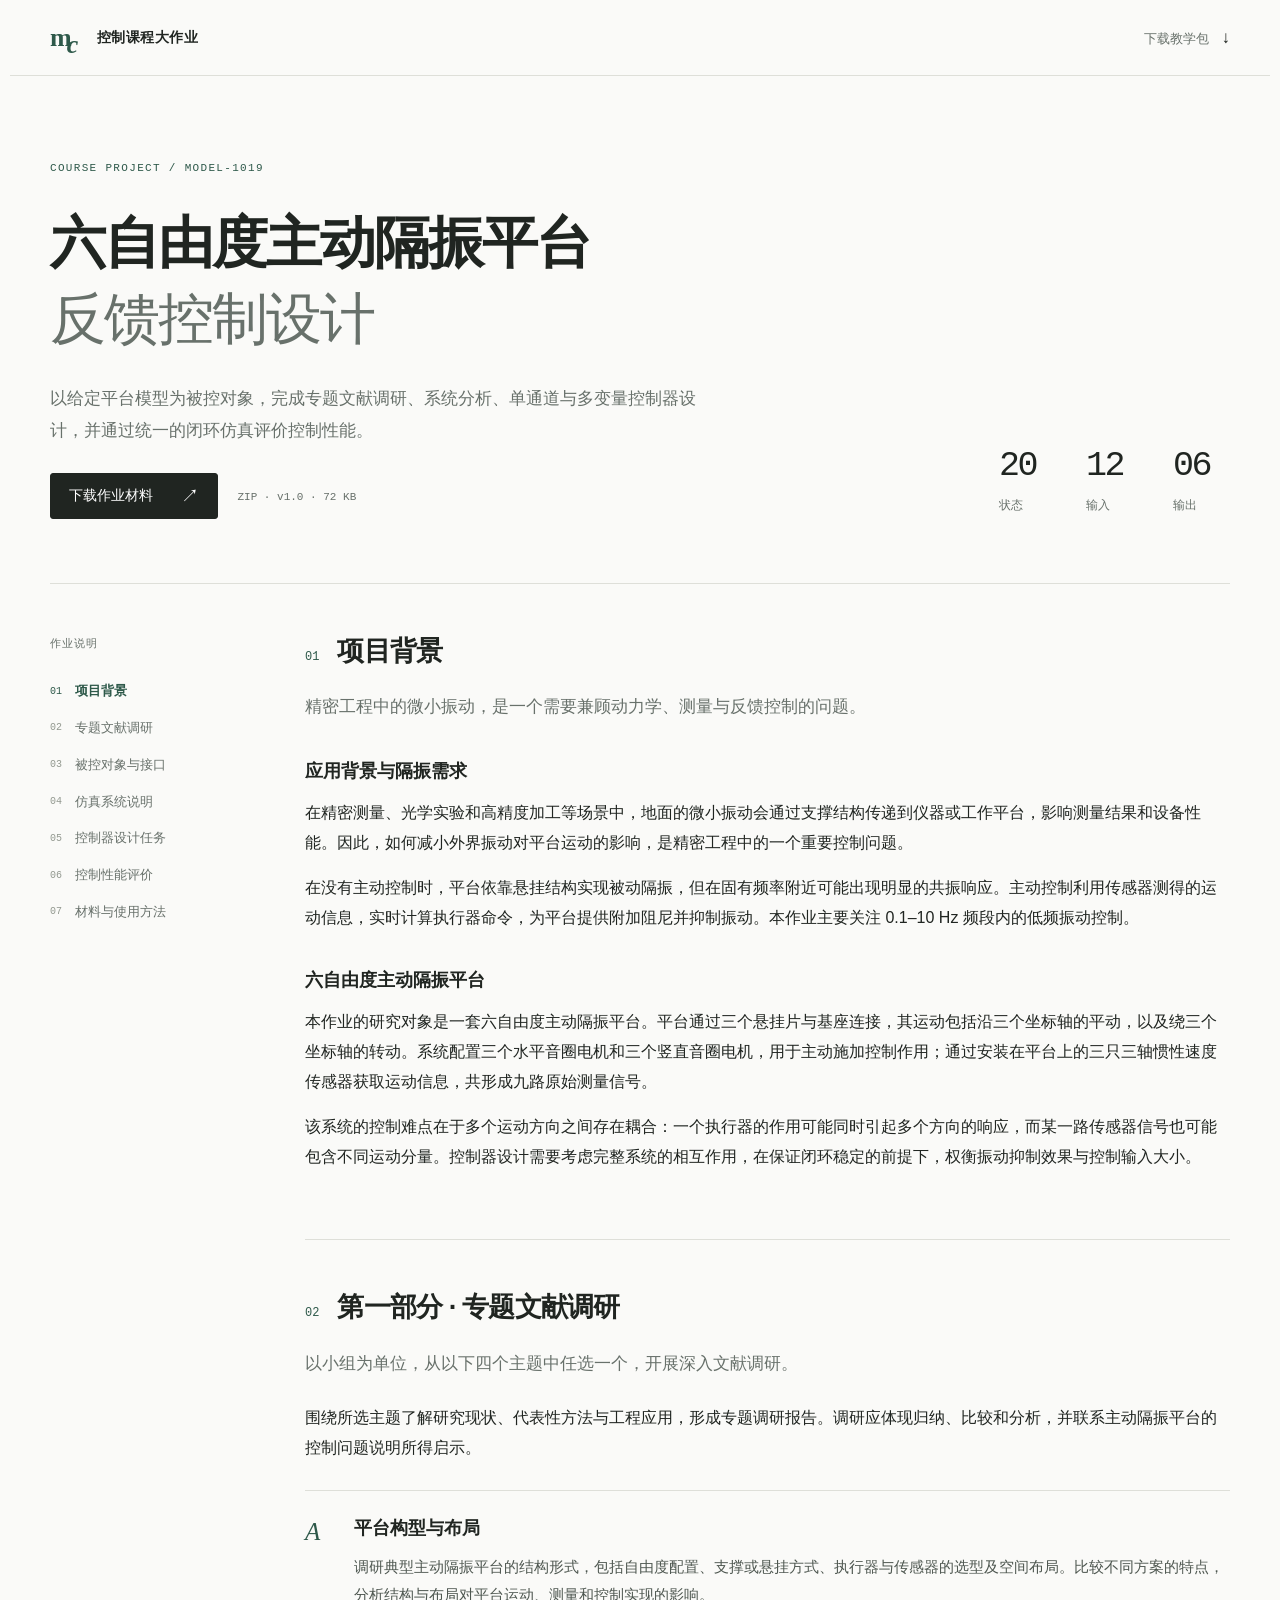
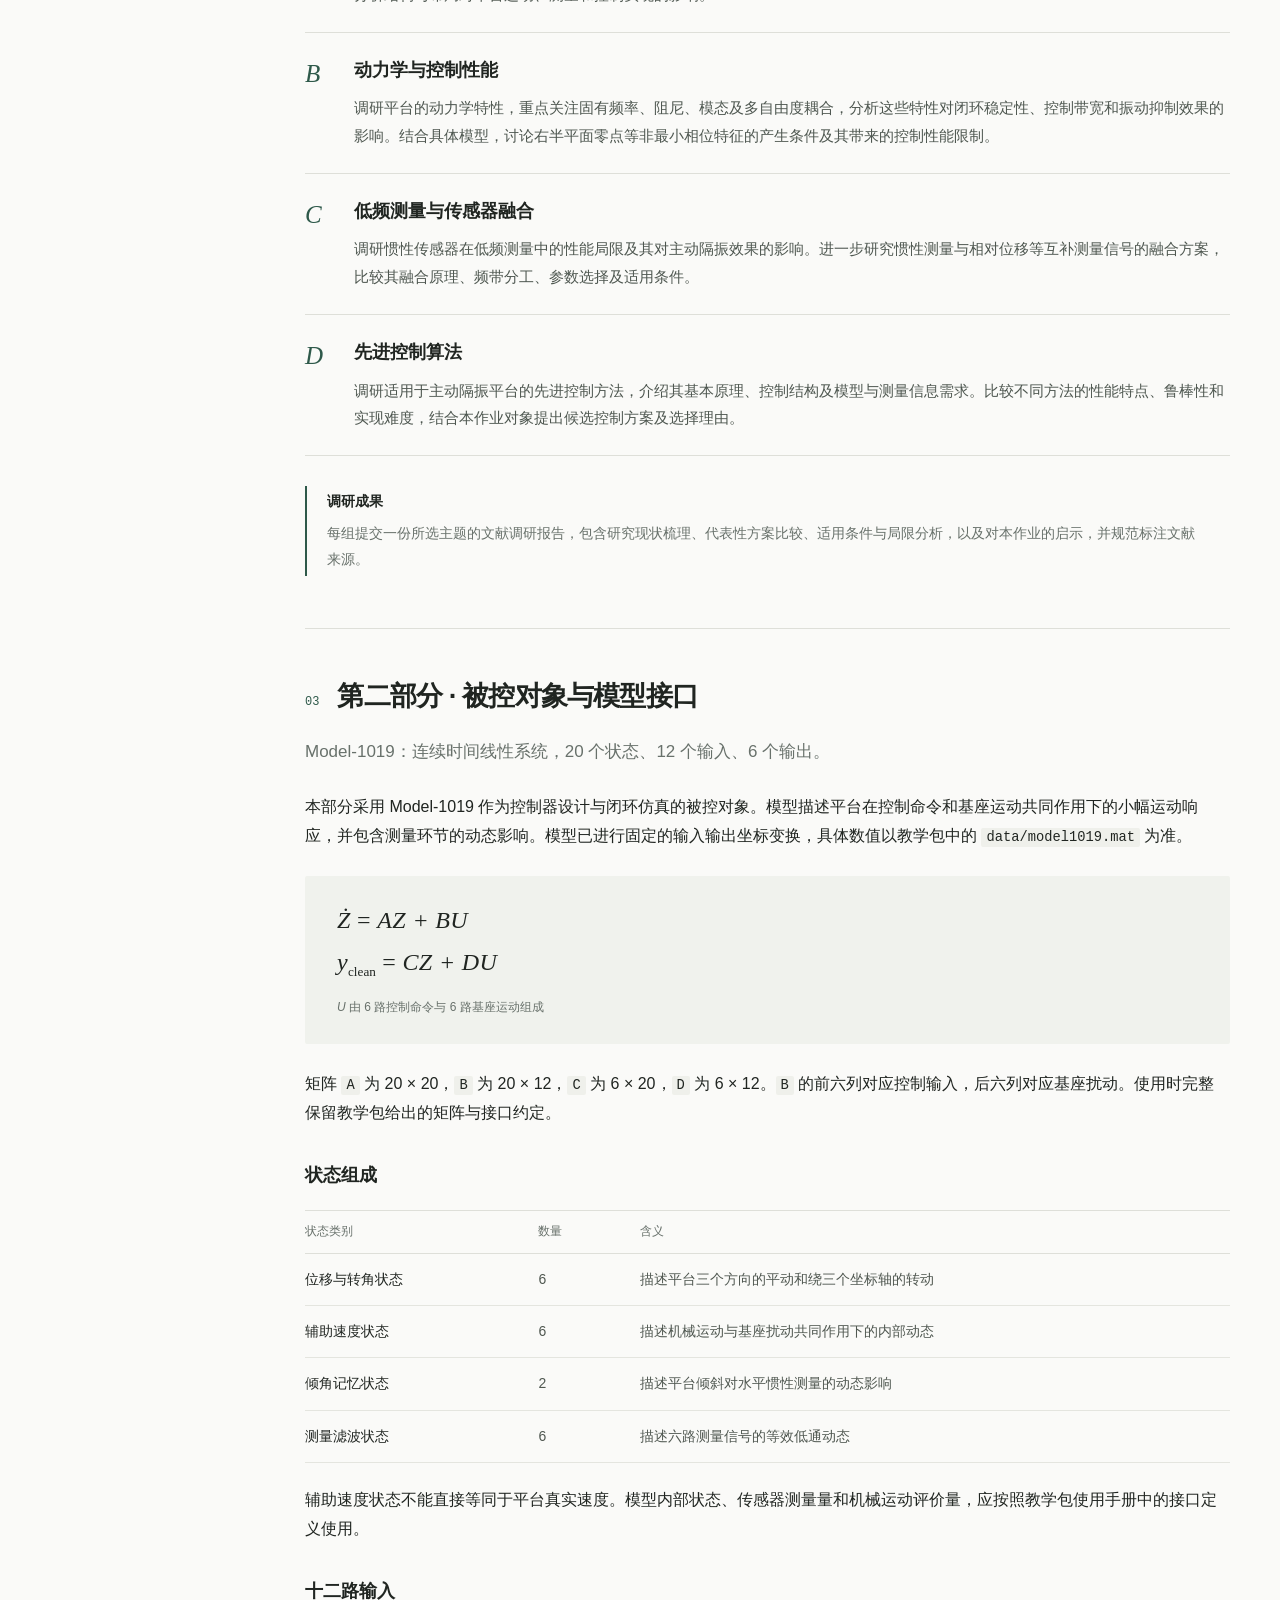
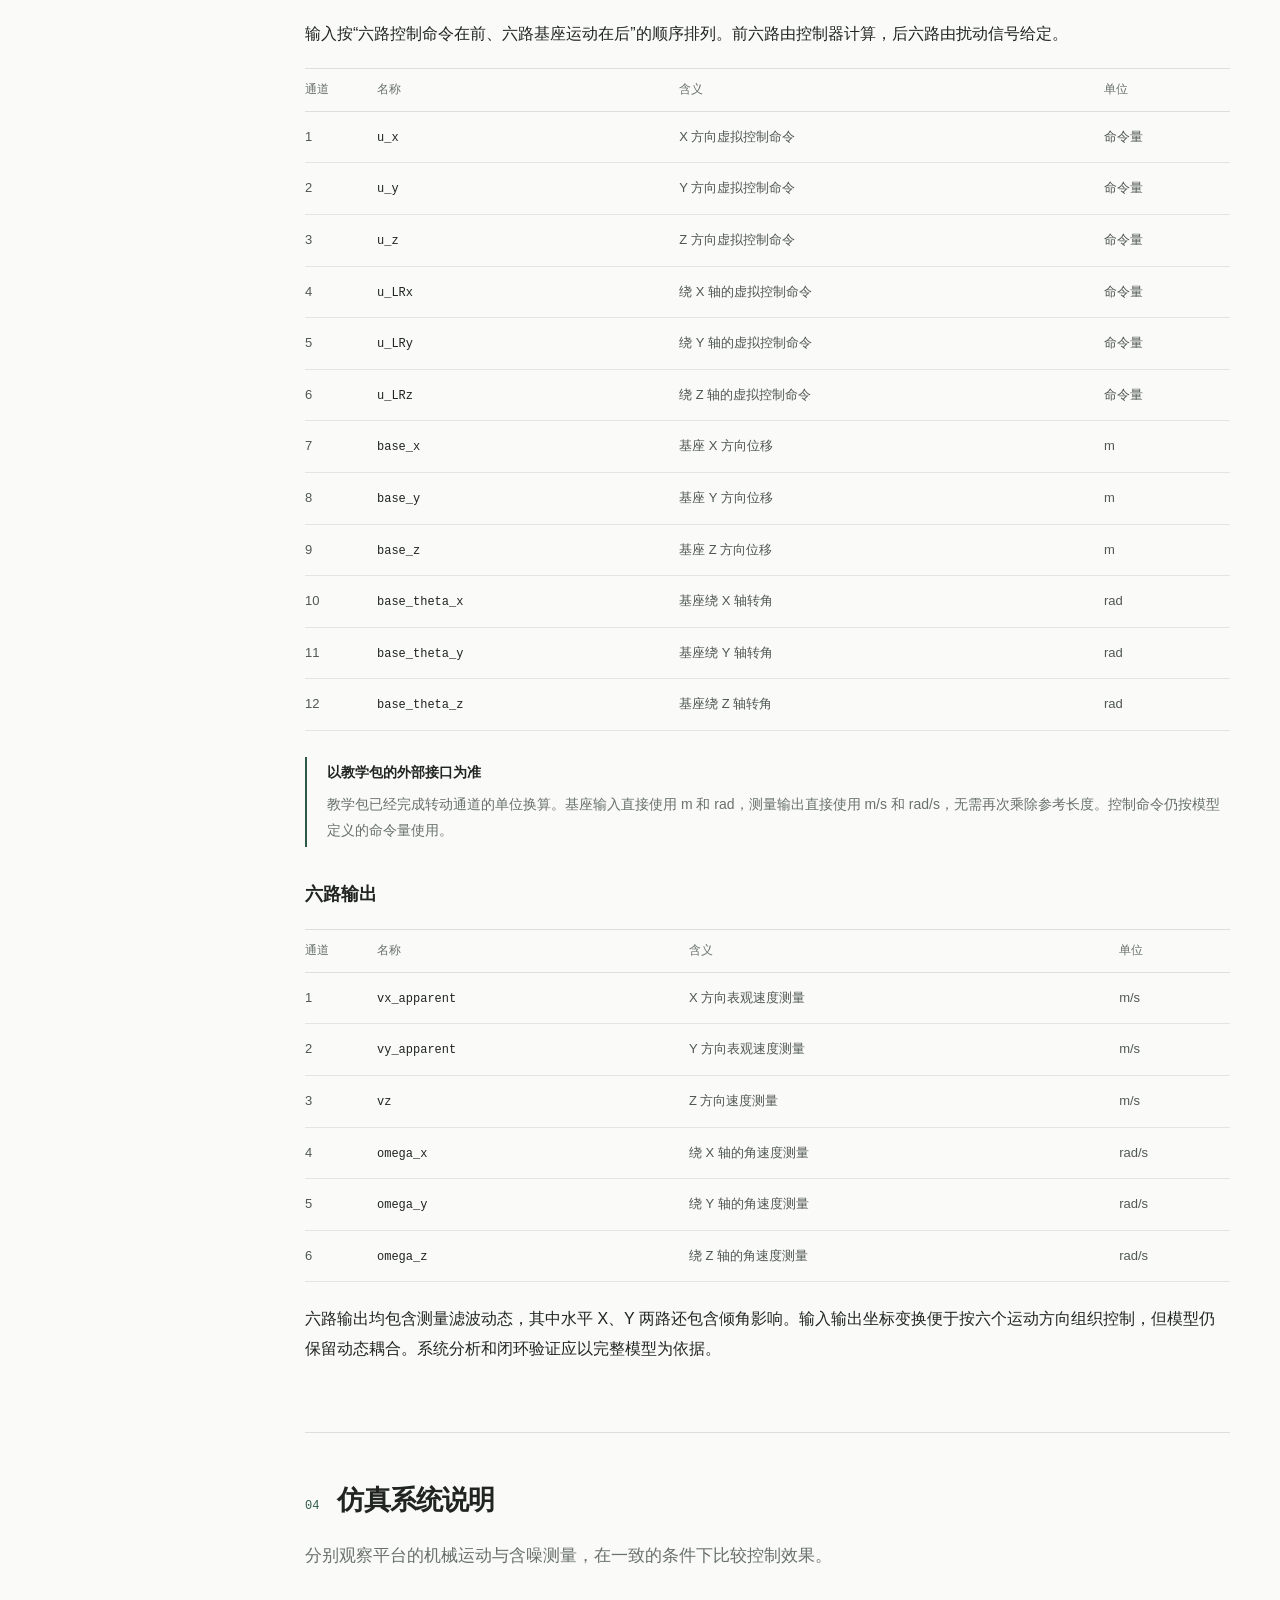
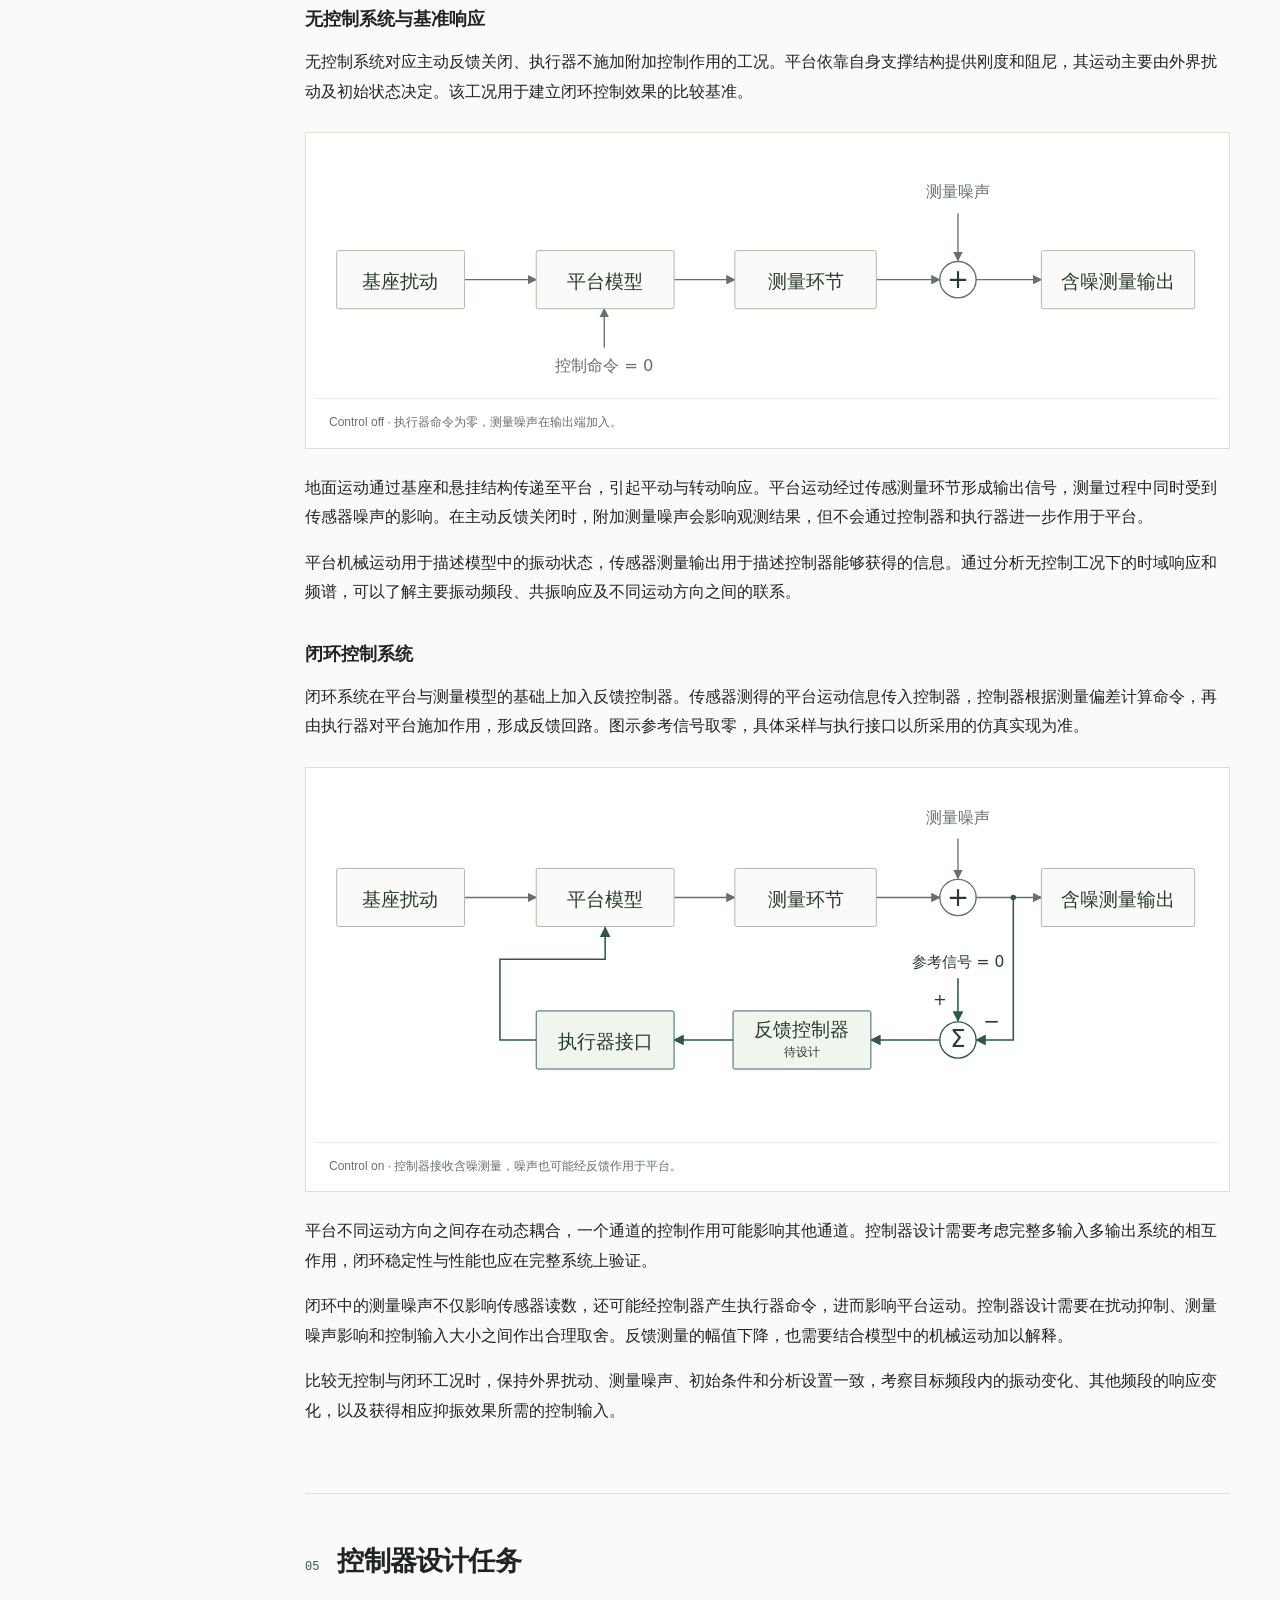
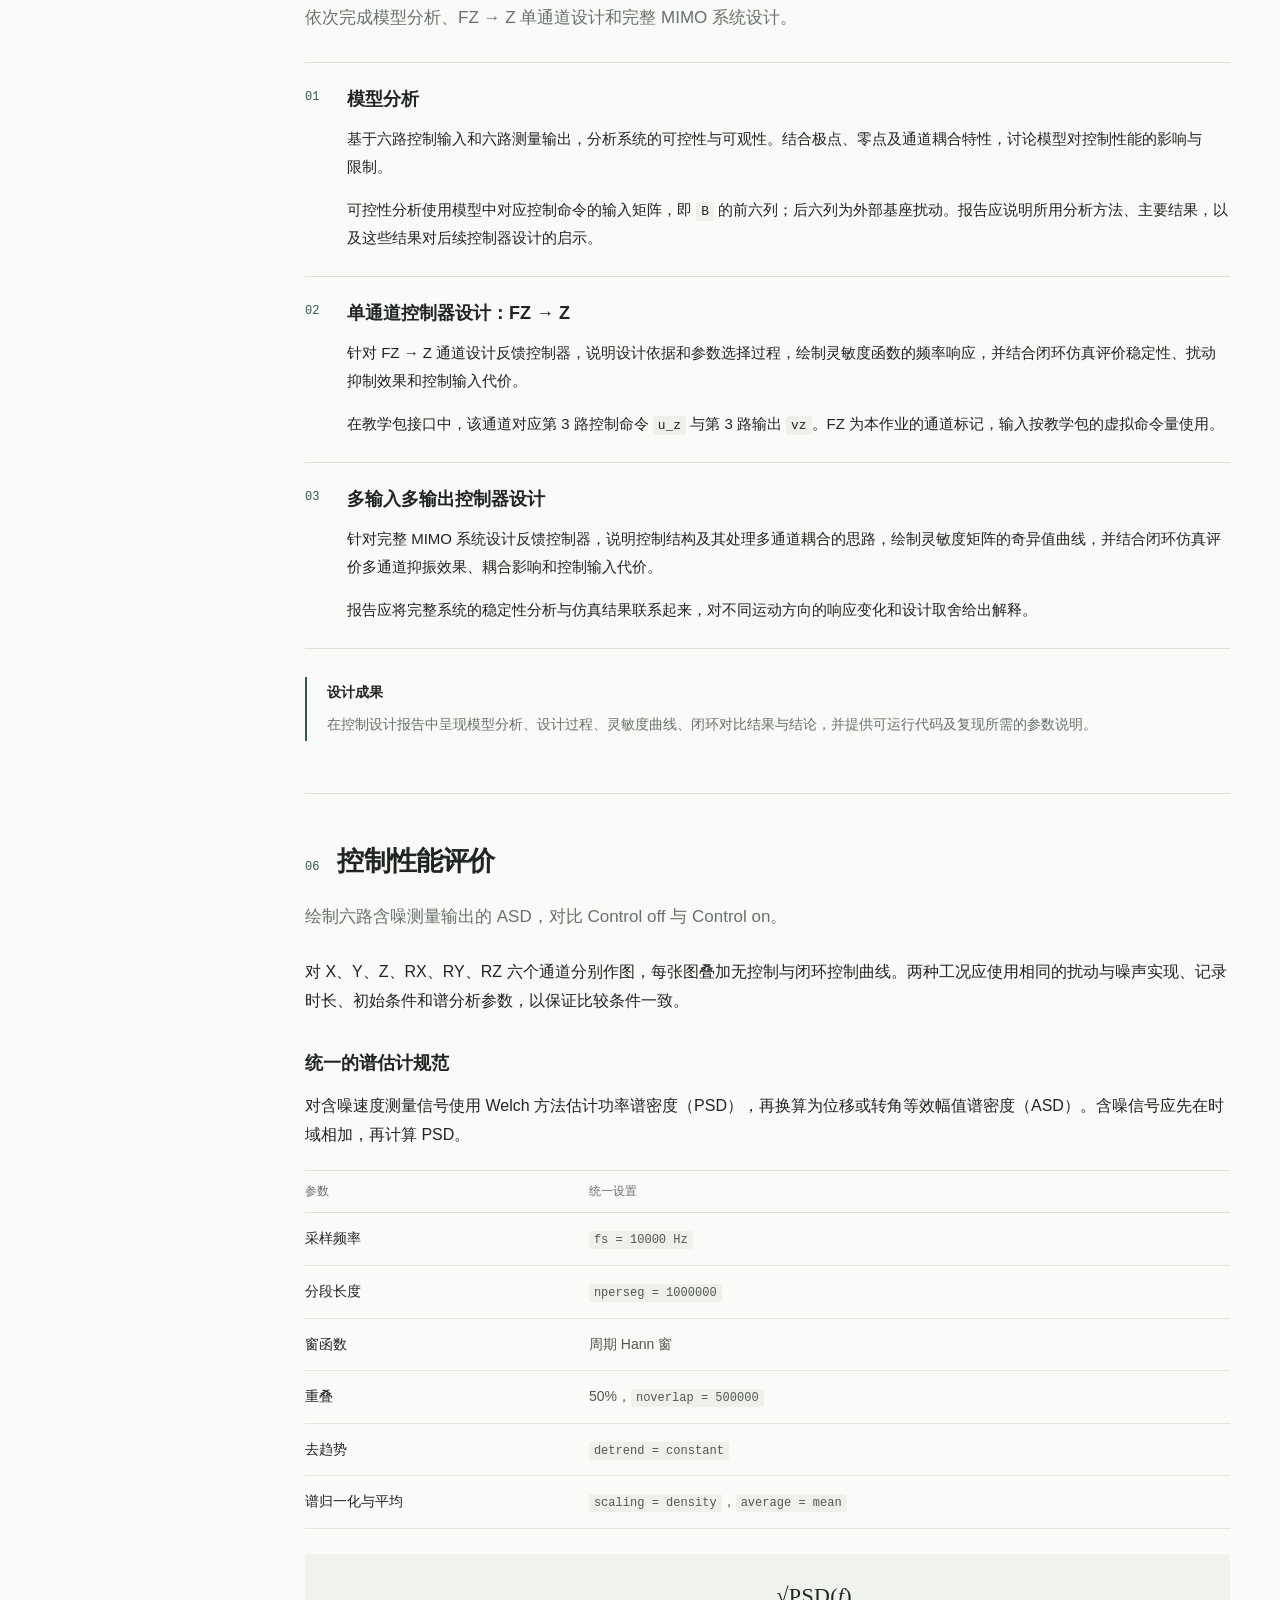
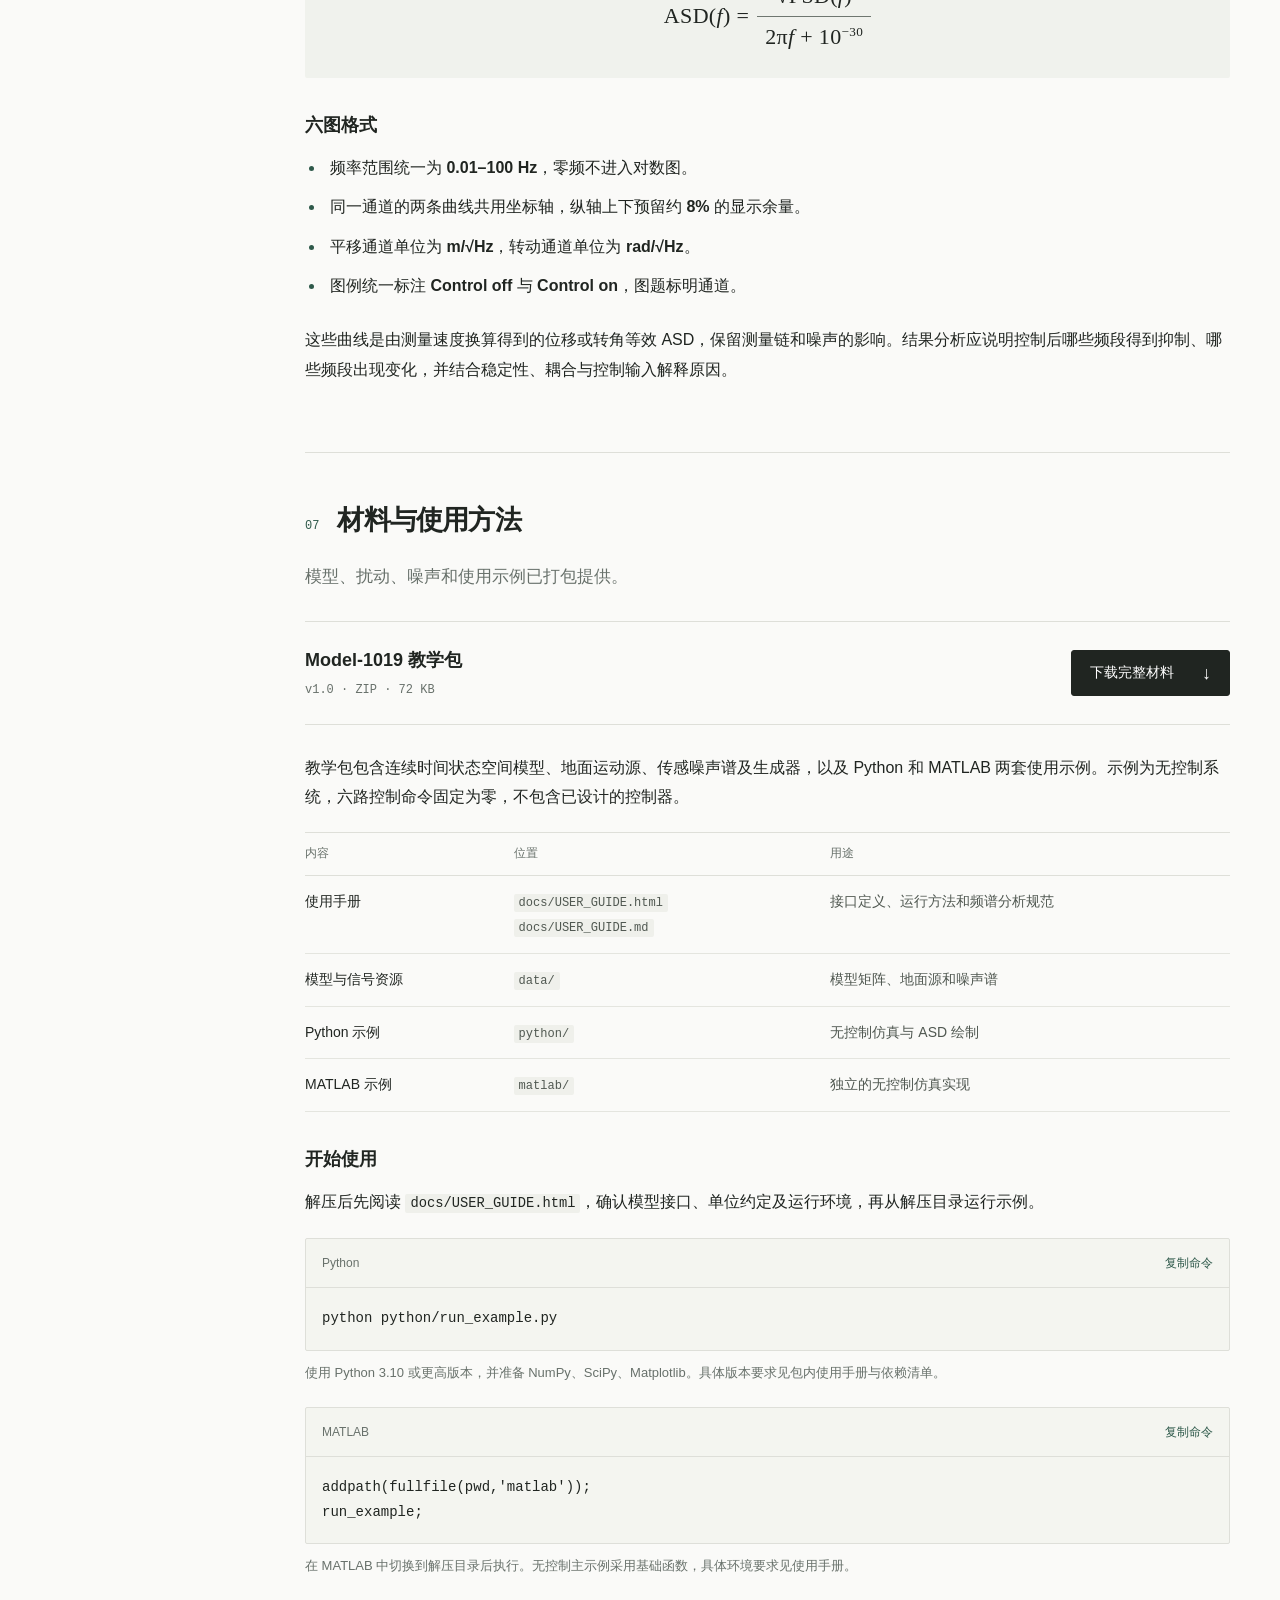
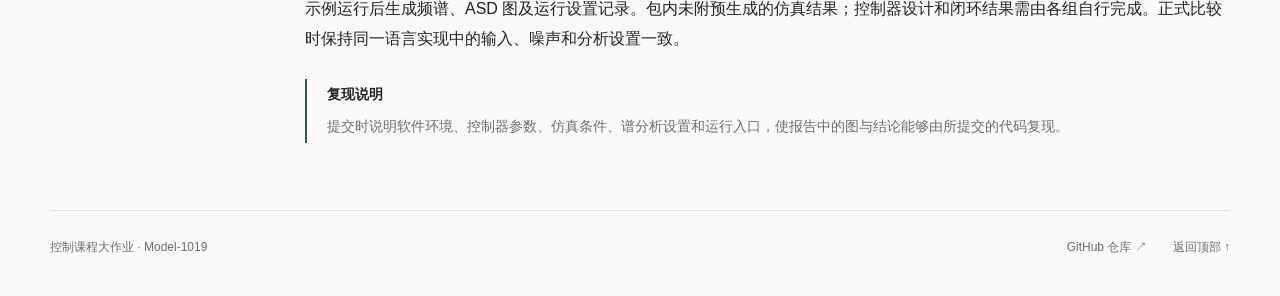
==== site/index.html @ 9e930eb0 "feat(coursework): publish Model-1019 assignment website Background: - Prepare a formal course assign" ====
<!doctype html>
<html lang="zh-CN">
<head>
  <meta charset="utf-8">
  <meta name="viewport" content="width=device-width, initial-scale=1">
  <meta name="theme-color" content="#fafaf8">
  <meta name="description" content="控制课程大作业：以六自由度主动隔振平台 Model-1019 为对象，开展专题文献调研、系统分析、SISO 与 MIMO 控制器设计及闭环性能评价。">
  <title>六自由度主动隔振平台 · 控制课程大作业</title>
  <link rel="icon" href="favicon.svg" type="image/svg+xml">
  <link rel="stylesheet" href="styles.css">
  <script src="script.js" defer></script>
</head>
<body>
  <a class="skip-link" href="#main-content">跳转到作业正文</a>
  <header class="site-header">
    <a class="wordmark" href="#top" aria-label="控制课程大作业，返回顶部"><span class="brand-mark" aria-hidden="true">m<span>c</span></span><span>控制课程大作业</span></a>
    <a class="header-download" href="downloads/model1019_coursework_v1.zip" download>下载教学包 <span aria-hidden="true">↓</span></a>
  </header>

  <main id="main-content">
    <section class="hero" id="top" aria-labelledby="page-title">
      <p class="eyebrow">COURSE PROJECT / MODEL-1019</p>
      <h1 id="page-title">六自由度主动隔振平台<br><span>反馈控制设计</span></h1>
      <div class="hero-bottom">
        <div class="hero-description">
          <p>以给定平台模型为被控对象，完成专题文献调研、系统分析、单通道与多变量控制器设计，并通过统一的闭环仿真评价控制性能。</p>
          <a class="button" href="downloads/model1019_coursework_v1.zip" download>下载作业材料 <span aria-hidden="true">↗</span></a>
          <span class="download-meta">ZIP · v1.0 · 72 KB</span>
        </div>
        <dl class="hero-stats" aria-label="模型规模">
          <div><dt>状态</dt><dd>20</dd></div>
          <div><dt>输入</dt><dd>12</dd></div>
          <div><dt>输出</dt><dd>06</dd></div>
        </dl>
      </div>
    </section>

    <div class="document-layout">
      <aside class="contents">
        <nav aria-label="页面目录">
          <p class="contents-label">作业说明</p>
          <a href="#background"><span>01</span>项目背景</a>
          <a href="#literature"><span>02</span>专题文献调研</a>
          <a href="#model"><span>03</span>被控对象与接口</a>
          <a href="#simulation"><span>04</span>仿真系统说明</a>
          <a href="#design"><span>05</span>控制器设计任务</a>
          <a href="#evaluation"><span>06</span>控制性能评价</a>
          <a href="#materials"><span>07</span>材料与使用方法</a>
        </nav>
      </aside>

      <article class="document">
        <section id="background" class="document-section" aria-labelledby="background-title">
          <div class="section-heading"><span class="section-number">01</span><h2 id="background-title">项目背景</h2></div>
          <p class="section-lead">精密工程中的微小振动，是一个需要兼顾动力学、测量与反馈控制的问题。</p>
          <h3>应用背景与隔振需求</h3>
          <p>在精密测量、光学实验和高精度加工等场景中，地面的微小振动会通过支撑结构传递到仪器或工作平台，影响测量结果和设备性能。因此，如何减小外界振动对平台运动的影响，是精密工程中的一个重要控制问题。</p>
          <p>在没有主动控制时，平台依靠悬挂结构实现被动隔振，但在固有频率附近可能出现明显的共振响应。主动控制利用传感器测得的运动信息，实时计算执行器命令，为平台提供附加阻尼并抑制振动。本作业主要关注 0.1–10 Hz 频段内的低频振动控制。</p>
          <h3>六自由度主动隔振平台</h3>
          <p>本作业的研究对象是一套六自由度主动隔振平台。平台通过三个悬挂片与基座连接，其运动包括沿三个坐标轴的平动，以及绕三个坐标轴的转动。系统配置三个水平音圈电机和三个竖直音圈电机，用于主动施加控制作用；通过安装在平台上的三只三轴惯性速度传感器获取运动信息，共形成九路原始测量信号。</p>
          <p>该系统的控制难点在于多个运动方向之间存在耦合：一个执行器的作用可能同时引起多个方向的响应，而某一路传感器信号也可能包含不同运动分量。控制器设计需要考虑完整系统的相互作用，在保证闭环稳定的前提下，权衡振动抑制效果与控制输入大小。</p>
        </section>

        <section id="literature" class="document-section" aria-labelledby="literature-title">
          <div class="section-heading"><span class="section-number">02</span><h2 id="literature-title">第一部分 · 专题文献调研</h2></div>
          <p class="section-lead">以小组为单位，从以下四个主题中任选一个，开展深入文献调研。</p>
          <p>围绕所选主题了解研究现状、代表性方法与工程应用，形成专题调研报告。调研应体现归纳、比较和分析，并联系主动隔振平台的控制问题说明所得启示。</p>
          <div class="topic-list">
            <section class="topic"><span class="topic-index">A</span><div><h3>平台构型与布局</h3><p>调研典型主动隔振平台的结构形式，包括自由度配置、支撑或悬挂方式、执行器与传感器的选型及空间布局。比较不同方案的特点，分析结构与布局对平台运动、测量和控制实现的影响。</p></div></section>
            <section class="topic"><span class="topic-index">B</span><div><h3>动力学与控制性能</h3><p>调研平台的动力学特性，重点关注固有频率、阻尼、模态及多自由度耦合，分析这些特性对闭环稳定性、控制带宽和振动抑制效果的影响。结合具体模型，讨论右半平面零点等非最小相位特征的产生条件及其带来的控制性能限制。</p></div></section>
            <section class="topic"><span class="topic-index">C</span><div><h3>低频测量与传感器融合</h3><p>调研惯性传感器在低频测量中的性能局限及其对主动隔振效果的影响。进一步研究惯性测量与相对位移等互补测量信号的融合方案，比较其融合原理、频带分工、参数选择及适用条件。</p></div></section>
            <section class="topic"><span class="topic-index">D</span><div><h3>先进控制算法</h3><p>调研适用于主动隔振平台的先进控制方法，介绍其基本原理、控制结构及模型与测量信息需求。比较不同方法的性能特点、鲁棒性和实现难度，结合本作业对象提出候选控制方案及选择理由。</p></div></section>
          </div>
          <div class="note"><strong>调研成果</strong><p>每组提交一份所选主题的文献调研报告，包含研究现状梳理、代表性方案比较、适用条件与局限分析，以及对本作业的启示，并规范标注文献来源。</p></div>
        </section>

        <section id="model" class="document-section" aria-labelledby="model-title">
          <div class="section-heading"><span class="section-number">03</span><h2 id="model-title">第二部分 · 被控对象与模型接口</h2></div>
          <p class="section-lead">Model-1019：连续时间线性系统，20 个状态、12 个输入、6 个输出。</p>
          <p>本部分采用 Model-1019 作为控制器设计与闭环仿真的被控对象。模型描述平台在控制命令和基座运动共同作用下的小幅运动响应，并包含测量环节的动态影响。模型已进行固定的输入输出坐标变换，具体数值以教学包中的 <code>data/model1019.mat</code> 为准。</p>
          <div class="equation" aria-label="状态方程：Z 的时间导数等于 A Z 加 B U。无附加噪声输出等于 C Z 加 D U。">
            <div><span class="math-variable">Ż</span> = <span class="math-variable">AZ + BU</span></div>
            <div><span class="math-variable">y</span><sub>clean</sub> = <span class="math-variable">CZ + DU</span></div>
            <p><span class="math-variable">U</span> 由 6 路控制命令与 6 路基座运动组成</p>
          </div>
          <p>矩阵 <code>A</code> 为 20 × 20，<code>B</code> 为 20 × 12，<code>C</code> 为 6 × 20，<code>D</code> 为 6 × 12。<code>B</code> 的前六列对应控制输入，后六列对应基座扰动。使用时完整保留教学包给出的矩阵与接口约定。</p>

          <h3>状态组成</h3>
          <div class="table-scroll" role="region" aria-label="模型状态组成" tabindex="0"><table><thead><tr><th scope="col">状态类别</th><th scope="col">数量</th><th scope="col">含义</th></tr></thead><tbody>
            <tr><th scope="row">位移与转角状态</th><td>6</td><td>描述平台三个方向的平动和绕三个坐标轴的转动</td></tr>
            <tr><th scope="row">辅助速度状态</th><td>6</td><td>描述机械运动与基座扰动共同作用下的内部动态</td></tr>
            <tr><th scope="row">倾角记忆状态</th><td>2</td><td>描述平台倾斜对水平惯性测量的动态影响</td></tr>
            <tr><th scope="row">测量滤波状态</th><td>6</td><td>描述六路测量信号的等效低通动态</td></tr>
          </tbody></table></div>
          <p>辅助速度状态不能直接等同于平台真实速度。模型内部状态、传感器测量量和机械运动评价量，应按照教学包使用手册中的接口定义使用。</p>

          <h3>十二路输入</h3>
          <p>输入按“六路控制命令在前、六路基座运动在后”的顺序排列。前六路由控制器计算，后六路由扰动信号给定。</p>
          <div class="table-scroll" role="region" aria-label="十二路输入定义" tabindex="0"><table class="channel-table"><thead><tr><th scope="col">通道</th><th scope="col">名称</th><th scope="col">含义</th><th scope="col">单位</th></tr></thead><tbody>
            <tr><td>1</td><th scope="row"><code>u_x</code></th><td>X 方向虚拟控制命令</td><td>命令量</td></tr>
            <tr><td>2</td><th scope="row"><code>u_y</code></th><td>Y 方向虚拟控制命令</td><td>命令量</td></tr>
            <tr><td>3</td><th scope="row"><code>u_z</code></th><td>Z 方向虚拟控制命令</td><td>命令量</td></tr>
            <tr><td>4</td><th scope="row"><code>u_LRx</code></th><td>绕 X 轴的虚拟控制命令</td><td>命令量</td></tr>
            <tr><td>5</td><th scope="row"><code>u_LRy</code></th><td>绕 Y 轴的虚拟控制命令</td><td>命令量</td></tr>
            <tr><td>6</td><th scope="row"><code>u_LRz</code></th><td>绕 Z 轴的虚拟控制命令</td><td>命令量</td></tr>
            <tr class="group-start"><td>7</td><th scope="row"><code>base_x</code></th><td>基座 X 方向位移</td><td>m</td></tr>
            <tr><td>8</td><th scope="row"><code>base_y</code></th><td>基座 Y 方向位移</td><td>m</td></tr>
            <tr><td>9</td><th scope="row"><code>base_z</code></th><td>基座 Z 方向位移</td><td>m</td></tr>
            <tr><td>10</td><th scope="row"><code>base_theta_x</code></th><td>基座绕 X 轴转角</td><td>rad</td></tr>
            <tr><td>11</td><th scope="row"><code>base_theta_y</code></th><td>基座绕 Y 轴转角</td><td>rad</td></tr>
            <tr><td>12</td><th scope="row"><code>base_theta_z</code></th><td>基座绕 Z 轴转角</td><td>rad</td></tr>
          </tbody></table></div>
          <div class="note"><strong>以教学包的外部接口为准</strong><p>教学包已经完成转动通道的单位换算。基座输入直接使用 m 和 rad，测量输出直接使用 m/s 和 rad/s，无需再次乘除参考长度。控制命令仍按模型定义的命令量使用。</p></div>

          <h3>六路输出</h3>
          <div class="table-scroll" role="region" aria-label="六路输出定义" tabindex="0"><table class="channel-table"><thead><tr><th scope="col">通道</th><th scope="col">名称</th><th scope="col">含义</th><th scope="col">单位</th></tr></thead><tbody>
            <tr><td>1</td><th scope="row"><code>vx_apparent</code></th><td>X 方向表观速度测量</td><td>m/s</td></tr>
            <tr><td>2</td><th scope="row"><code>vy_apparent</code></th><td>Y 方向表观速度测量</td><td>m/s</td></tr>
            <tr><td>3</td><th scope="row"><code>vz</code></th><td>Z 方向速度测量</td><td>m/s</td></tr>
            <tr><td>4</td><th scope="row"><code>omega_x</code></th><td>绕 X 轴的角速度测量</td><td>rad/s</td></tr>
            <tr><td>5</td><th scope="row"><code>omega_y</code></th><td>绕 Y 轴的角速度测量</td><td>rad/s</td></tr>
            <tr><td>6</td><th scope="row"><code>omega_z</code></th><td>绕 Z 轴的角速度测量</td><td>rad/s</td></tr>
          </tbody></table></div>
          <p>六路输出均包含测量滤波动态，其中水平 X、Y 两路还包含倾角影响。输入输出坐标变换便于按六个运动方向组织控制，但模型仍保留动态耦合。系统分析和闭环验证应以完整模型为依据。</p>
        </section>

        <section id="simulation" class="document-section" aria-labelledby="simulation-title">
          <div class="section-heading"><span class="section-number">04</span><h2 id="simulation-title">仿真系统说明</h2></div>
          <p class="section-lead">分别观察平台的机械运动与含噪测量，在一致的条件下比较控制效果。</p>
          <h3>无控制系统与基准响应</h3>
          <p>无控制系统对应主动反馈关闭、执行器不施加附加控制作用的工况。平台依靠自身支撑结构提供刚度和阻尼，其运动主要由外界扰动及初始状态决定。该工况用于建立闭环控制效果的比较基准。</p>
          <figure class="system-figure"><img src="assets/control-off.svg" width="1000" height="270" loading="lazy" alt="无控制信号路径：基座扰动作用于平台模型，平台响应经过测量环节，再叠加测量噪声形成含噪输出；控制命令为零。"><figcaption>Control off · 执行器命令为零，测量噪声在输出端加入。</figcaption></figure>
          <p>地面运动通过基座和悬挂结构传递至平台，引起平动与转动响应。平台运动经过传感测量环节形成输出信号，测量过程中同时受到传感器噪声的影响。在主动反馈关闭时，附加测量噪声会影响观测结果，但不会通过控制器和执行器进一步作用于平台。</p>
          <p>平台机械运动用于描述模型中的振动状态，传感器测量输出用于描述控制器能够获得的信息。通过分析无控制工况下的时域响应和频谱，可以了解主要振动频段、共振响应及不同运动方向之间的联系。</p>
          <h3>闭环控制系统</h3>
          <p>闭环系统在平台与测量模型的基础上加入反馈控制器。传感器测得的平台运动信息传入控制器，控制器根据测量偏差计算命令，再由执行器对平台施加作用，形成反馈回路。图示参考信号取零，具体采样与执行接口以所采用的仿真实现为准。</p>
          <figure class="system-figure"><img src="assets/closed-loop.svg" width="1000" height="390" loading="lazy" alt="闭环信号路径：含噪测量输出与零参考形成误差，经待设计控制器及执行器接口作用于平台；基座扰动和测量噪声分别进入系统。"><figcaption>Control on · 控制器接收含噪测量，噪声也可能经反馈作用于平台。</figcaption></figure>
          <p>平台不同运动方向之间存在动态耦合，一个通道的控制作用可能影响其他通道。控制器设计需要考虑完整多输入多输出系统的相互作用，闭环稳定性与性能也应在完整系统上验证。</p>
          <p>闭环中的测量噪声不仅影响传感器读数，还可能经控制器产生执行器命令，进而影响平台运动。控制器设计需要在扰动抑制、测量噪声影响和控制输入大小之间作出合理取舍。反馈测量的幅值下降，也需要结合模型中的机械运动加以解释。</p>
          <p>比较无控制与闭环工况时，保持外界扰动、测量噪声、初始条件和分析设置一致，考察目标频段内的振动变化、其他频段的响应变化，以及获得相应抑振效果所需的控制输入。</p>
        </section>

        <section id="design" class="document-section" aria-labelledby="design-title">
          <div class="section-heading"><span class="section-number">05</span><h2 id="design-title">控制器设计任务</h2></div>
          <p class="section-lead">依次完成模型分析、FZ → Z 单通道设计和完整 MIMO 系统设计。</p>
          <ol class="task-list">
            <li><h3>模型分析</h3><p>基于六路控制输入和六路测量输出，分析系统的可控性与可观性。结合极点、零点及通道耦合特性，讨论模型对控制性能的影响与限制。</p><p>可控性分析使用模型中对应控制命令的输入矩阵，即 <code>B</code> 的前六列；后六列为外部基座扰动。报告应说明所用分析方法、主要结果，以及这些结果对后续控制器设计的启示。</p></li>
            <li><h3>单通道控制器设计：FZ → Z</h3><p>针对 FZ → Z 通道设计反馈控制器，说明设计依据和参数选择过程，绘制灵敏度函数的频率响应，并结合闭环仿真评价稳定性、扰动抑制效果和控制输入代价。</p><p>在教学包接口中，该通道对应第 3 路控制命令 <code>u_z</code> 与第 3 路输出 <code>vz</code>。FZ 为本作业的通道标记，输入按教学包的虚拟命令量使用。</p></li>
            <li><h3>多输入多输出控制器设计</h3><p>针对完整 MIMO 系统设计反馈控制器，说明控制结构及其处理多通道耦合的思路，绘制灵敏度矩阵的奇异值曲线，并结合闭环仿真评价多通道抑振效果、耦合影响和控制输入代价。</p><p>报告应将完整系统的稳定性分析与仿真结果联系起来，对不同运动方向的响应变化和设计取舍给出解释。</p></li>
          </ol>
          <div class="note"><strong>设计成果</strong><p>在控制设计报告中呈现模型分析、设计过程、灵敏度曲线、闭环对比结果与结论，并提供可运行代码及复现所需的参数说明。</p></div>
        </section>

        <section id="evaluation" class="document-section" aria-labelledby="evaluation-title">
          <div class="section-heading"><span class="section-number">06</span><h2 id="evaluation-title">控制性能评价</h2></div>
          <p class="section-lead">绘制六路含噪测量输出的 ASD，对比 Control off 与 Control on。</p>
          <p>对 X、Y、Z、RX、RY、RZ 六个通道分别作图，每张图叠加无控制与闭环控制曲线。两种工况应使用相同的扰动与噪声实现、记录时长、初始条件和谱分析参数，以保证比较条件一致。</p>
          <h3>统一的谱估计规范</h3>
          <p>对含噪速度测量信号使用 Welch 方法估计功率谱密度（PSD），再换算为位移或转角等效幅值谱密度（ASD）。含噪信号应先在时域相加，再计算 PSD。</p>
          <div class="table-scroll" role="region" aria-label="Welch 参数" tabindex="0"><table><thead><tr><th scope="col">参数</th><th scope="col">统一设置</th></tr></thead><tbody>
            <tr><th scope="row">采样频率</th><td><code>fs = 10000 Hz</code></td></tr>
            <tr><th scope="row">分段长度</th><td><code>nperseg = 1000000</code></td></tr>
            <tr><th scope="row">窗函数</th><td>周期 Hann 窗</td></tr>
            <tr><th scope="row">重叠</th><td>50%，<code>noverlap = 500000</code></td></tr>
            <tr><th scope="row">去趋势</th><td><code>detrend = constant</code></td></tr>
            <tr><th scope="row">谱归一化与平均</th><td><code>scaling = density</code>，<code>average = mean</code></td></tr>
          </tbody></table></div>
          <div class="equation asd-equation" aria-label="ASD 等于 PSD 的平方根，除以二乘以圆周率乘以频率加十的负三十次方">
            <span>ASD(<var>f</var>) = </span><span class="fraction"><span>√PSD(<var>f</var>)</span><span>2π<var>f</var> + 10<sup>−30</sup></span></span>
          </div>
          <h3>六图格式</h3>
          <ul class="prose-list">
            <li>频率范围统一为 <strong>0.01–100 Hz</strong>，零频不进入对数图。</li>
            <li>同一通道的两条曲线共用坐标轴，纵轴上下预留约 <strong>8%</strong> 的显示余量。</li>
            <li>平移通道单位为 <strong>m/√Hz</strong>，转动通道单位为 <strong>rad/√Hz</strong>。</li>
            <li>图例统一标注 <strong>Control off</strong> 与 <strong>Control on</strong>，图题标明通道。</li>
          </ul>
          <p>这些曲线是由测量速度换算得到的位移或转角等效 ASD，保留测量链和噪声的影响。结果分析应说明控制后哪些频段得到抑制、哪些频段出现变化，并结合稳定性、耦合与控制输入解释原因。</p>
        </section>

        <section id="materials" class="document-section" aria-labelledby="materials-title">
          <div class="section-heading"><span class="section-number">07</span><h2 id="materials-title">材料与使用方法</h2></div>
          <p class="section-lead">模型、扰动、噪声和使用示例已打包提供。</p>
          <div class="download-row"><div><h3>Model-1019 教学包</h3><p>v1.0 · ZIP · 72 KB</p></div><a class="button" href="downloads/model1019_coursework_v1.zip" download>下载完整材料 <span aria-hidden="true">↓</span></a></div>
          <p>教学包包含连续时间状态空间模型、地面运动源、传感噪声谱及生成器，以及 Python 和 MATLAB 两套使用示例。示例为无控制系统，六路控制命令固定为零，不包含已设计的控制器。</p>
          <div class="table-scroll" role="region" aria-label="教学包文件说明" tabindex="0"><table><thead><tr><th scope="col">内容</th><th scope="col">位置</th><th scope="col">用途</th></tr></thead><tbody>
            <tr><th scope="row">使用手册</th><td><code>docs/USER_GUIDE.html</code><br><code>docs/USER_GUIDE.md</code></td><td>接口定义、运行方法和频谱分析规范</td></tr>
            <tr><th scope="row">模型与信号资源</th><td><code>data/</code></td><td>模型矩阵、地面源和噪声谱</td></tr>
            <tr><th scope="row">Python 示例</th><td><code>python/</code></td><td>无控制仿真与 ASD 绘制</td></tr>
            <tr><th scope="row">MATLAB 示例</th><td><code>matlab/</code></td><td>独立的无控制仿真实现</td></tr>
          </tbody></table></div>
          <h3>开始使用</h3>
          <p>解压后先阅读 <code>docs/USER_GUIDE.html</code>，确认模型接口、单位约定及运行环境，再从解压目录运行示例。</p>
          <div class="command"><div class="command-header"><span>Python</span><button class="copy-button" type="button" data-copy="python python/run_example.py" aria-label="复制 Python 运行命令">复制命令</button></div><pre><code>python python/run_example.py</code></pre></div>
          <p class="small-text">使用 Python 3.10 或更高版本，并准备 NumPy、SciPy、Matplotlib。具体版本要求见包内使用手册与依赖清单。</p>
          <div class="command"><div class="command-header"><span>MATLAB</span><button class="copy-button" type="button" data-copy="addpath(fullfile(pwd,'matlab'));&#10;run_example;" aria-label="复制 MATLAB 运行命令">复制命令</button></div><pre><code>addpath(fullfile(pwd,'matlab'));
run_example;</code></pre></div>
          <p class="small-text">在 MATLAB 中切换到解压目录后执行。无控制主示例采用基础函数，具体环境要求见使用手册。</p>
          <p>示例运行后生成频谱、ASD 图及运行设置记录。包内未附预生成的仿真结果；控制器设计和闭环结果需由各组自行完成。正式比较时保持同一语言实现中的输入、噪声和分析设置一致。</p>
          <div class="note"><strong>复现说明</strong><p>提交时说明软件环境、控制器参数、仿真条件、谱分析设置和运行入口，使报告中的图与结论能够由所提交的代码复现。</p></div>
        </section>
      </article>
    </div>
  </main>
  <footer class="site-footer"><span>控制课程大作业 · Model-1019</span><div><a href="https://github.com/pifuyuini/modern-control-project">GitHub 仓库 ↗</a><a href="#top">返回顶部 ↑</a></div></footer>
  <p class="sr-only" id="copy-status" role="status" aria-live="polite"></p>
</body>
</html>
---- site/styles.css ----
:root{--paper:#fafaf8;--ink:#202521;--muted:#68716b;--line:#dedfd9;--accent:#2e594a;--soft:#f0f2ed;--page:1180px;--header:76px}
*{box-sizing:border-box}
html{scroll-behavior:smooth;scroll-padding-top:110px}
body{margin:0;background:var(--paper);color:var(--ink);font:16px/1.85 -apple-system,BlinkMacSystemFont,"Segoe UI","PingFang SC","Hiragino Sans GB","Microsoft YaHei",sans-serif;-webkit-font-smoothing:antialiased}
::selection{background:#dce8dd;color:#153c2c}
a{color:inherit;text-decoration-thickness:1px;text-underline-offset:5px}
button,a{-webkit-tap-highlight-color:transparent}
a:focus-visible,button:focus-visible,[tabindex]:focus-visible{outline:2px solid var(--accent);outline-offset:5px}
button{font:inherit}
.site-header{height:var(--header);max-width:calc(var(--page) + 80px);padding:0 40px;margin:0 auto;display:flex;align-items:center;justify-content:space-between;border-bottom:1px solid var(--line)}
.wordmark{display:flex;align-items:center;gap:15px;text-decoration:none;font-size:14px;font-weight:600;letter-spacing:.03em}
.brand-mark{display:inline-flex;position:relative;align-items:center;font:600 26px/1 Georgia,serif;letter-spacing:-5px;width:32px;color:var(--accent)}
.brand-mark span{position:relative;top:7px;font-style:italic}
.header-download{font-size:13px;text-decoration:none;color:var(--muted);padding:8px 0}
.header-download span{margin-left:9px;font-size:17px;color:var(--ink)}
.header-download:hover{color:var(--ink)}
.hero{max-width:var(--page);margin:auto;padding:84px 0 64px}
.eyebrow{font:11px/1.5 ui-monospace,SFMono-Regular,Consolas,monospace;letter-spacing:.12em;color:var(--accent);margin:0 0 28px}
h1{font-size:clamp(38px,4.4vw,61px);font-weight:600;line-height:1.35;letter-spacing:-.035em;margin:0}
h1 span{color:var(--muted);font-weight:400}
.hero-bottom{display:flex;align-items:flex-end;justify-content:space-between;gap:50px;margin-top:26px}
.hero-description{max-width:670px}
.hero-description>p{color:var(--muted);font-size:17px;line-height:1.9;margin:0 0 26px}
.button{display:inline-flex;align-items:center;gap:28px;border:1px solid var(--ink);border-radius:3px;padding:11px 18px;background:var(--ink);color:#fff;font-size:14px;line-height:1.55;font-weight:500;text-decoration:none;transition:background .15s}
.button:hover{background:var(--accent);border-color:var(--accent)}
.button span{font-size:18px;line-height:1}
.download-meta{display:inline-block;margin-left:15px;color:var(--muted);font:11px/1.5 ui-monospace,SFMono-Regular,Consolas,monospace}
.hero-stats{display:flex;gap:30px;margin:0 0 3px;flex-shrink:0}
.hero-stats div{display:flex;flex-direction:column-reverse;min-width:57px}
.hero-stats dt{color:var(--muted);font-size:12px;margin-top:10px}
.hero-stats dd{margin:0;font:400 35px/1 ui-monospace,SFMono-Regular,Consolas,monospace;letter-spacing:-.07em}
.document-layout{max-width:var(--page);margin:auto;border-top:1px solid var(--line);display:grid;grid-template-columns:185px minmax(0,1fr);column-gap:70px}
.contents{padding-top:49px}
.contents nav{position:sticky;top:34px}
.contents-label{font-size:11px;color:var(--muted);margin:0 0 20px;letter-spacing:.1em}
.contents a{display:flex;align-items:center;gap:13px;font-size:13px;text-decoration:none;color:var(--muted);padding:8px 0;line-height:1.6}
.contents a span{font:10px/1 ui-monospace,SFMono-Regular,Consolas,monospace;color:#92988f}
.contents a:hover,.contents a[aria-current="location"]{color:var(--accent)}
.contents a[aria-current="location"]{font-weight:650}
.contents a[aria-current="location"] span{color:var(--accent)}
.document{min-width:0;padding-bottom:15px}
.document-section{padding:47px 0 52px;border-bottom:1px solid var(--line);scroll-margin-top:0}
.document-section:last-child{border-bottom:0}
.section-heading{display:flex;gap:18px;align-items:baseline;margin-bottom:20px}
.section-number{font:12px/1.6 ui-monospace,SFMono-Regular,Consolas,monospace;color:var(--accent);flex-shrink:0}
h2{font-size:27px;letter-spacing:-.03em;line-height:1.5;font-weight:600;margin:0}
.section-lead{font-size:17px;color:var(--muted);line-height:1.9;margin-bottom:23px}
h3{font-size:18px;font-weight:600;line-height:1.65;margin:33px 0 12px}
p{margin:0 0 16px}
.document p{max-width:100%;text-wrap:pretty}
strong{font-weight:600}
.topic-list{margin:28px 0 30px;border-top:1px solid var(--line)}
.topic{display:grid;grid-template-columns:34px 1fr;column-gap:15px;padding:23px 0;border-bottom:1px solid var(--line)}
.topic-index{font:italic 25px/1.4 Georgia,serif;color:var(--accent)}
.topic h3{margin:0 0 9px;font-size:18px}
.topic p{margin:0;color:#4e5750;font-size:15px}
.note{border-left:2px solid var(--accent);padding:3px 0 3px 20px;margin:26px 0 0}
.note>strong{display:block;font-size:14px;margin-bottom:6px}
.note p{font-size:14px;color:var(--muted);margin:0}
.table-scroll{overflow-x:auto;margin:20px 0 22px;scrollbar-width:thin}
table{width:100%;border-collapse:collapse;text-align:left;font-size:14px;line-height:1.8}
th,td{padding:13px 14px;border-bottom:1px solid #e4e5df;vertical-align:top}
th:first-child,td:first-child{padding-left:0}
th:last-child,td:last-child{padding-right:0}
thead th{font-weight:500;color:var(--muted);font-size:12px;border-top:1px solid var(--line);border-bottom:1px solid var(--line);padding-top:10px;padding-bottom:10px;white-space:nowrap}
tbody th{font-weight:500}
td{color:#505851}
.channel-table{font-size:13px;min-width:560px}
.channel-table th:first-child{width:58px}
.channel-table td:last-child{white-space:nowrap}
.group-start td,.group-start th{border-top:1px solid #a9afa8}
code{font-family:ui-monospace,SFMono-Regular,Consolas,"Liberation Mono",monospace;font-size:.86em;background:#eff0eb;padding:2px 5px;border-radius:2px;overflow-wrap:anywhere}
.channel-table code{background:none;padding:0;font-size:12px}
.equation{padding:25px 32px;background:var(--soft);border-radius:2px;margin:25px 0;font:24px/1.65 "Times New Roman",serif;letter-spacing:.015em}
.equation>div+div{margin-top:3px}
.math-variable{font-style:italic}
.equation sub{font-size:55%;letter-spacing:0}
.equation p{font:12px/1.8 -apple-system,BlinkMacSystemFont,"PingFang SC",sans-serif;color:var(--muted);margin:14px 0 0;letter-spacing:0}
.asd-equation{display:flex;justify-content:center;gap:8px;align-items:center;padding:25px 20px;font-size:22px}
.fraction{display:inline-flex;flex-direction:column;text-align:center;line-height:1.5}
.fraction>span:first-child{padding:0 12px 4px;border-bottom:1px solid #6f7770}
.fraction>span:last-child{padding:3px 8px 0}
.fraction sup{font-size:60%}
.system-figure{margin:26px 0 24px;border:1px solid var(--line);background:#fff;padding:16px 8px 0}
.system-figure img{display:block;width:100%;height:auto}
figcaption{color:var(--muted);font-size:12px;line-height:1.7;padding:13px 15px 15px;border-top:1px solid #eeeeea;margin-top:4px}
.task-list{list-style:none;counter-reset:task;padding:0;margin:28px 0}
.task-list>li{counter-increment:task;position:relative;padding:22px 0 24px 42px;border-top:1px solid var(--line)}
.task-list>li:last-child{border-bottom:1px solid var(--line)}
.task-list>li::before{content:counter(task,decimal-leading-zero);position:absolute;left:0;top:28px;font:12px/1 ui-monospace,SFMono-Regular,Consolas,monospace;color:var(--accent)}
.task-list h3{margin:0 0 10px}
.task-list p:last-child{margin-bottom:0}
.task-list p{font-size:15px}
.prose-list{padding-left:20px;margin:12px 0 24px}
.prose-list li{padding-left:5px;margin-bottom:10px}
.prose-list li::marker{color:var(--accent)}
.download-row{display:flex;justify-content:space-between;align-items:center;gap:24px;border-top:1px solid var(--line);border-bottom:1px solid var(--line);padding:24px 0;margin:28px 0}
.download-row h3{margin:0 0 5px}
.download-row p{font:12px/1.6 ui-monospace,SFMono-Regular,Consolas,monospace;color:var(--muted);margin:0}
.download-row .button{flex-shrink:0}
.command{border:1px solid var(--line);border-radius:2px;background:#f4f5f0;margin-top:22px}
.command-header{display:flex;justify-content:space-between;align-items:center;padding:9px 16px;border-bottom:1px solid var(--line);font-size:12px;color:var(--muted)}
.copy-button{background:none;border:0;font-size:12px;cursor:pointer;color:var(--accent);padding:4px 0;min-width:56px;text-align:right}
.copy-button:hover{text-decoration:underline;text-underline-offset:4px}
pre{margin:0;padding:18px 16px;overflow-x:auto;font-size:14px;line-height:1.8}
pre code{background:none;padding:0;white-space:pre;font-size:inherit}
.small-text{font-size:13px;color:var(--muted);margin-top:10px!important}
.site-footer{max-width:var(--page);margin:0 auto;padding:25px 0 35px;border-top:1px solid var(--line);display:flex;align-items:center;justify-content:space-between;color:var(--muted);font-size:12px}
.site-footer>div{display:flex;gap:26px}
.site-footer a{text-decoration:none}
.site-footer a:hover{color:var(--accent)}
.sr-only{position:absolute;width:1px;height:1px;padding:0;margin:-1px;overflow:hidden;clip:rect(0,0,0,0);white-space:nowrap;border:0}
.skip-link{position:fixed;top:8px;left:8px;z-index:100;padding:10px 18px;background:var(--ink);color:#fff;transform:translateY(-150%)}
.skip-link:focus{transform:translateY(0)}
@media(min-width:1440px){:root{--page:1220px}.hero{padding-top:100px;padding-bottom:76px}.document-layout{grid-template-columns:190px minmax(0,1fr);column-gap:85px}}
@media(max-width:1270px){.hero,.document-layout,.site-footer{margin-left:40px;margin-right:40px}.document-layout{column-gap:45px;grid-template-columns:170px minmax(0,1fr)}}
@media(max-width:950px){.hero-bottom{align-items:flex-start;gap:24px}.hero-description{max-width:540px}.hero-stats{gap:16px}.hero-stats dd{font-size:30px}.hero-stats div{min-width:42px}.document-layout{grid-template-columns:145px minmax(0,1fr);column-gap:30px}.contents a{font-size:12px;gap:9px}h2{font-size:24px}body{font-size:15px}}
@media(max-width:760px){:root{--header:66px}.site-header{padding:0 22px}.hero,.document-layout,.site-footer{margin-left:22px;margin-right:22px}.hero{padding:54px 0 40px}.eyebrow{font-size:10px;margin-bottom:22px}h1{font-size:clamp(30px,5.8vw,43px);line-height:1.4;letter-spacing:-.04em}.hero-bottom{flex-direction:column;gap:30px;margin-top:22px}.hero-description>p{font-size:15px}.hero-stats{gap:36px;width:100%;border-top:1px solid var(--line);padding-top:23px}.hero-stats div{flex-direction:row;align-items:baseline;gap:12px}.hero-stats dd{font-size:27px}.hero-stats dt{margin:0}.document-layout{display:block}.contents{padding:18px 0 16px;border-bottom:1px solid var(--line)}.contents nav{position:static;display:flex;overflow-x:auto;gap:20px;padding-bottom:4px;scrollbar-width:thin}.contents-label{display:none}.contents a{white-space:nowrap;font-size:12px;gap:6px;padding:6px 0}.document-section{padding:35px 0 38px}.section-heading{gap:12px;margin-bottom:17px}h2{font-size:23px;letter-spacing:-.04em}.section-lead{font-size:16px}h3{margin-top:29px;font-size:17px}.topic{column-gap:8px;grid-template-columns:28px 1fr}.topic p{font-size:14px}.note{padding-left:15px}.table-scroll{margin:19px 0}table{font-size:13px}th,td{padding:11px 10px}.equation{padding:21px 20px;font-size:22px}.task-list>li{padding-left:33px}.task-list p{font-size:14px}.system-figure{padding:10px 0 0;overflow-x:auto}.system-figure img{min-width:610px;max-width:none}.system-figure figcaption{min-width:610px;font-size:11px}.site-footer{padding-top:22px;gap:15px;align-items:flex-start}.site-footer>div{gap:14px}.download-meta{font-size:10px;margin-left:10px}.download-row{gap:14px}.download-row h3{font-size:16px}.download-row .button{font-size:12px;padding:10px 12px;gap:14px}html{scroll-padding-top:24px}}
@media(max-width:400px){.hero,.document-layout,.site-footer{margin-left:18px;margin-right:18px}.site-header{padding:0 18px}.wordmark{gap:10px;font-size:13px}.header-download{font-size:12px}h1{font-size:29px}.hero-stats{gap:25px}.download-meta{display:block;margin:11px 0 0}.site-footer{flex-direction:column}.section-heading{gap:10px}h2{font-size:21px}}
@media(prefers-reduced-motion:reduce){html{scroll-behavior:auto}*{transition:none!important}}
@media print{body{background:#fff;font-size:11pt;line-height:1.65}.site-header,.contents,.hero .button,.download-meta,.copy-button,.site-footer,.skip-link{display:none}.hero,.document-layout{margin:0;max-width:none;display:block}.hero{padding:0 0 20px}.hero-bottom{display:block}.hero-stats{margin-top:15px;gap:35px}.hero-stats dd{font-size:25px}h1{font-size:30pt}.document-section{padding:25px 0;break-inside:auto}.section-heading,h3{break-after:avoid}.table-scroll{overflow:visible}thead{display:table-header-group}tr,.note,.equation,.system-figure{break-inside:avoid}.channel-table{min-width:0}.system-figure img{min-width:0;max-width:100%}.system-figure figcaption{min-width:0}.download-row .button{color:#222;background:none;border:0}.button{padding:0}a{text-decoration:none}pre{white-space:pre-wrap}p{orphans:3;widows:3}}
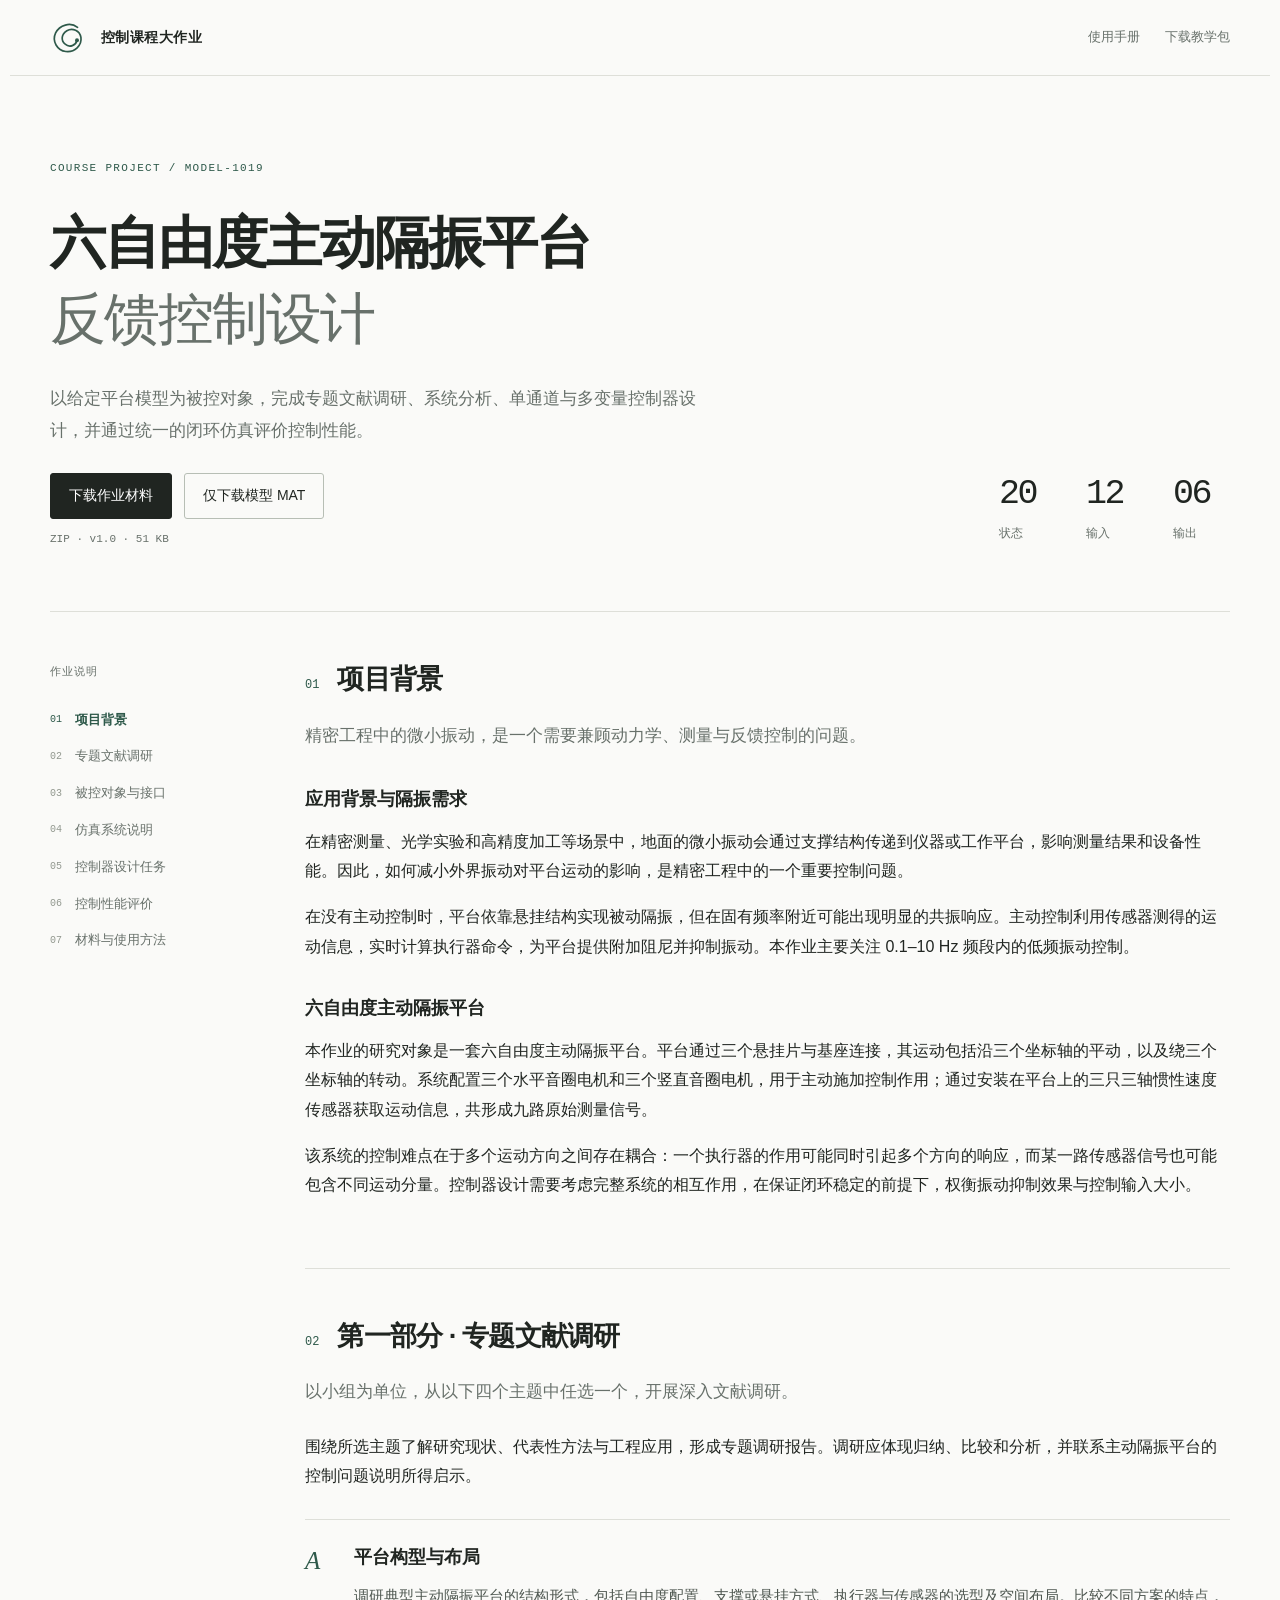
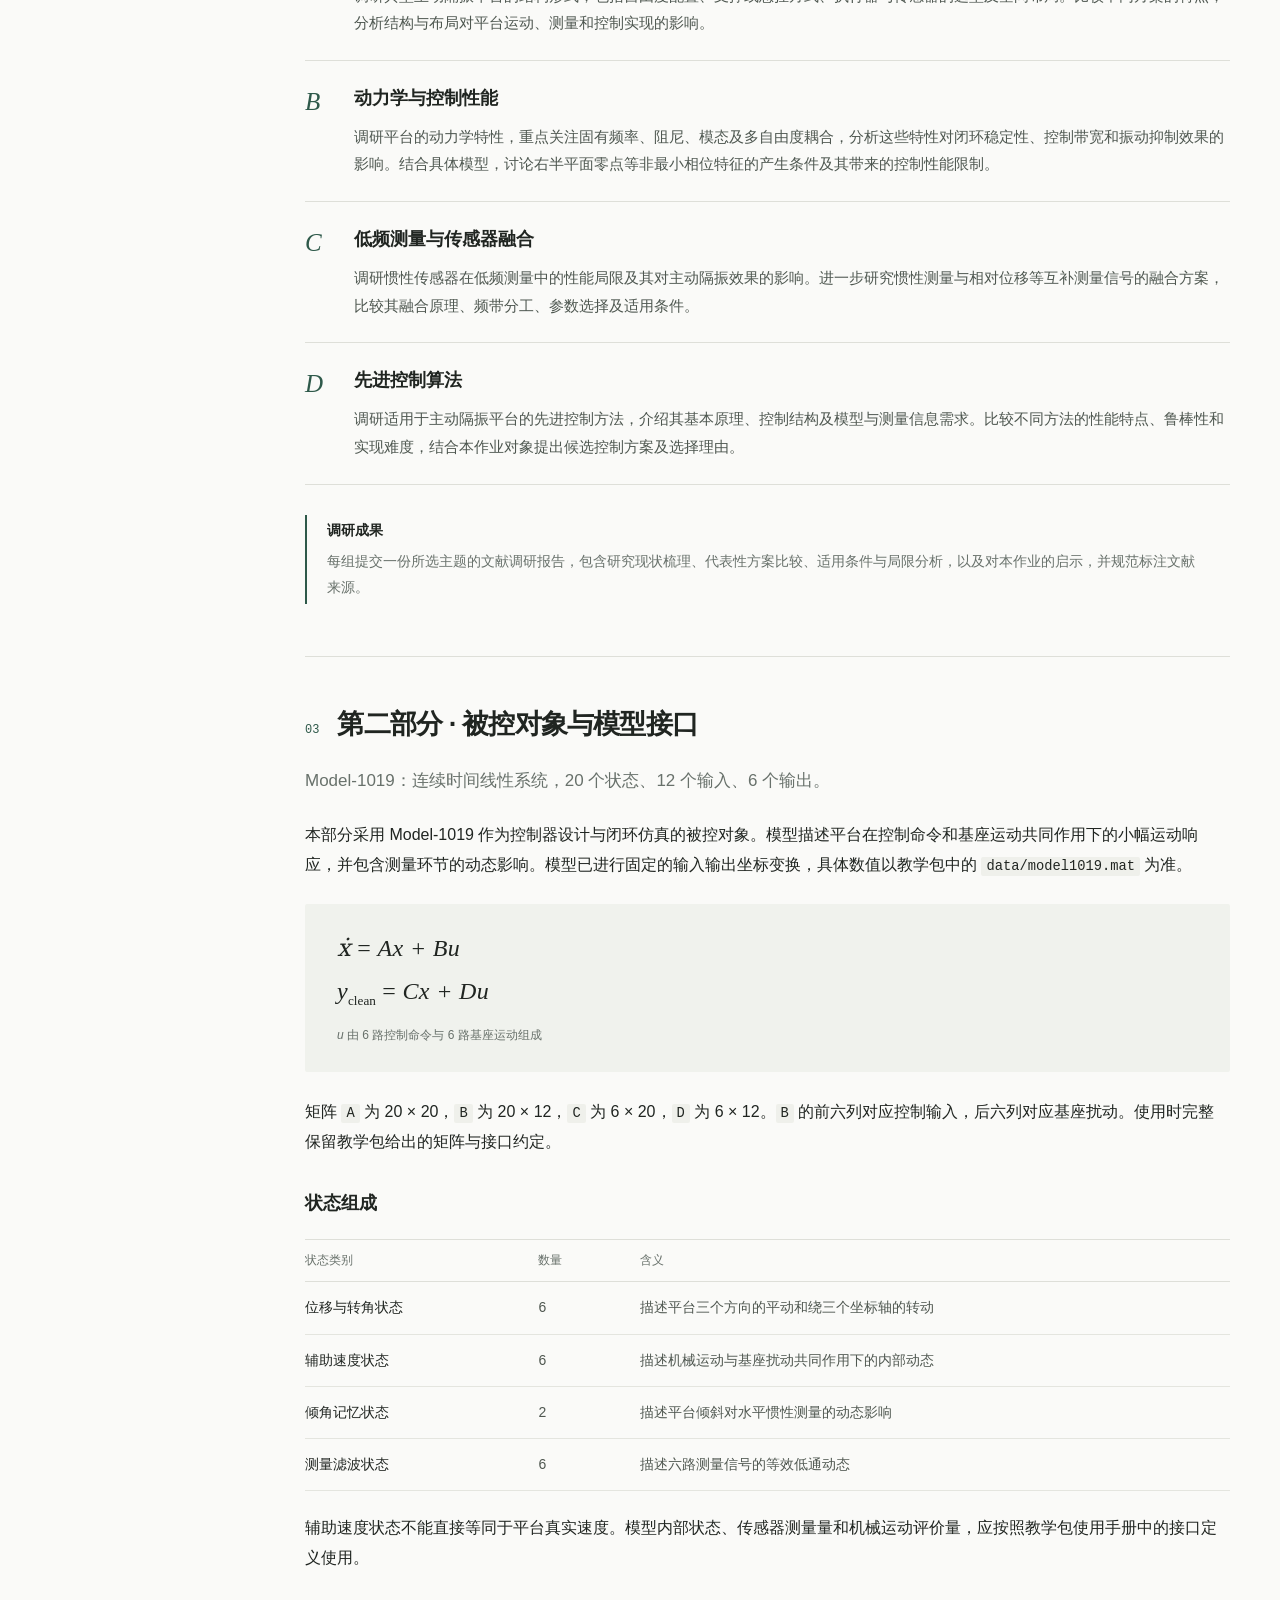
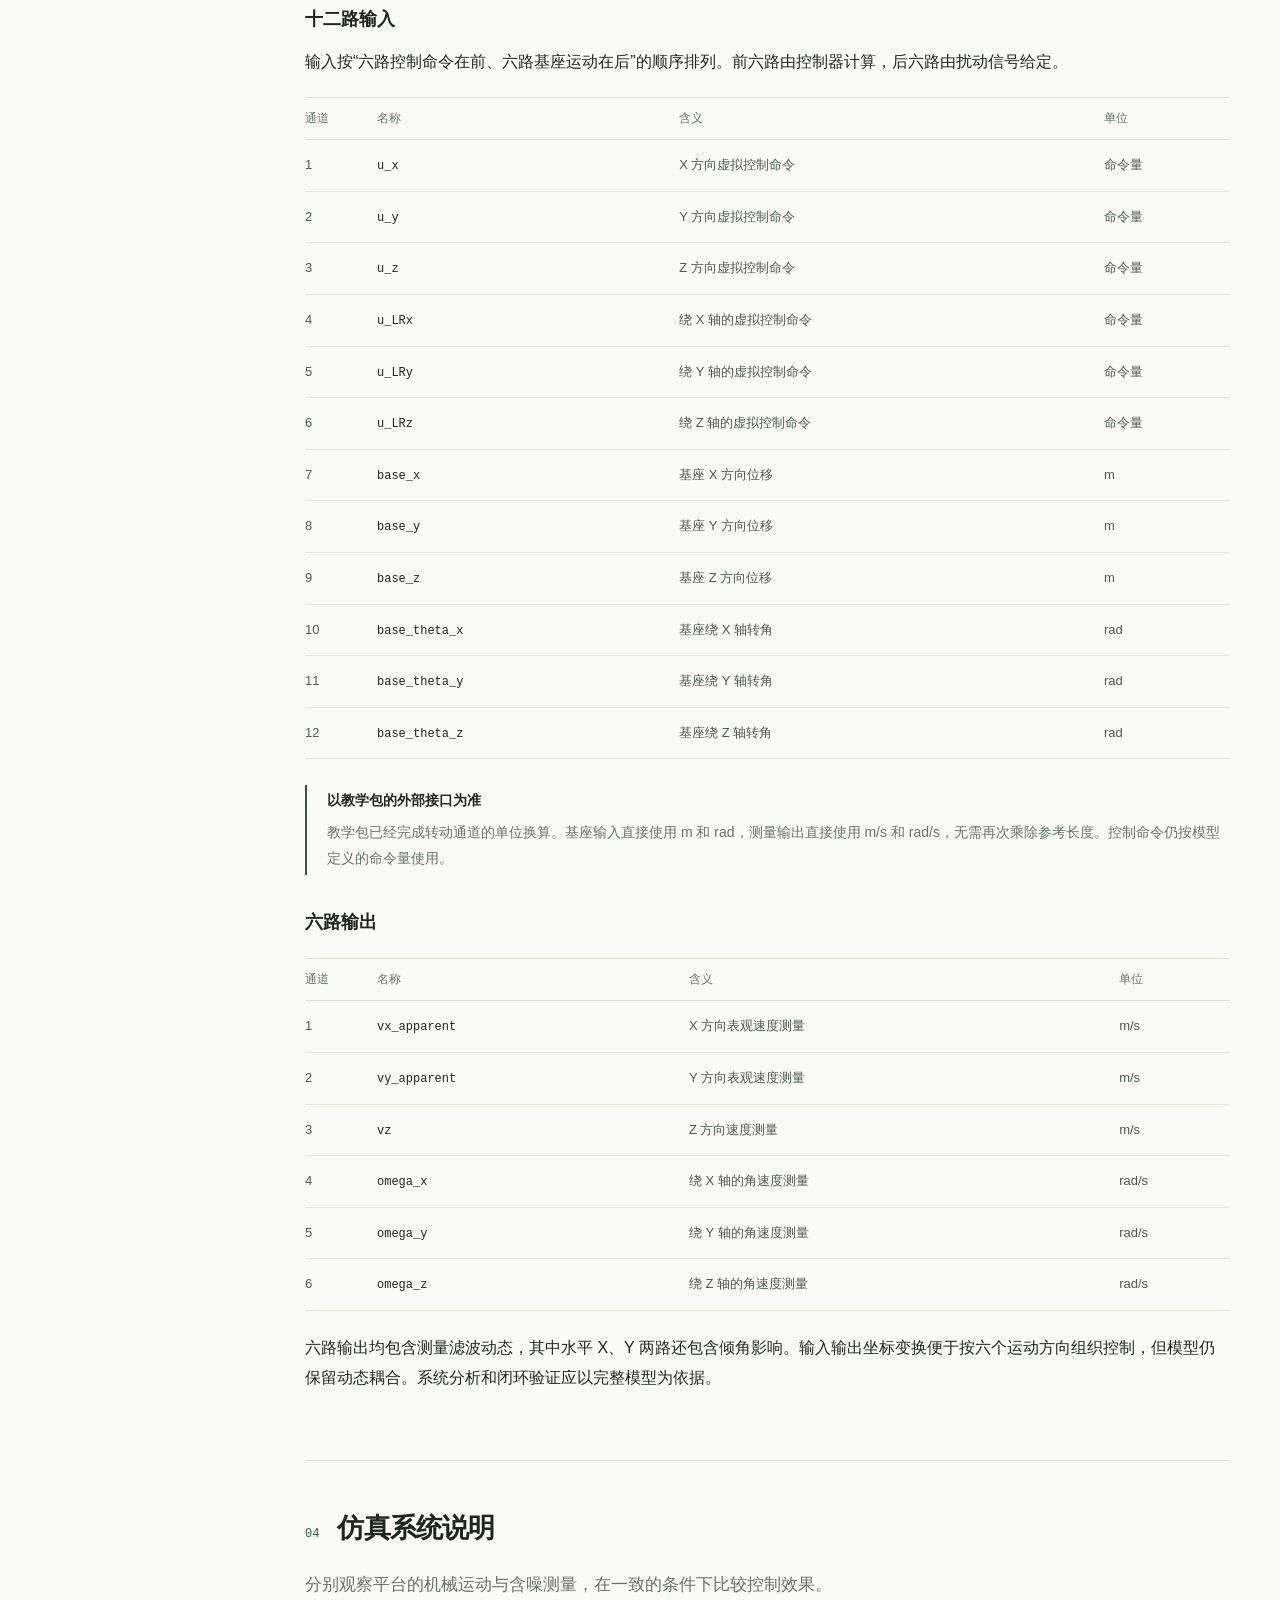
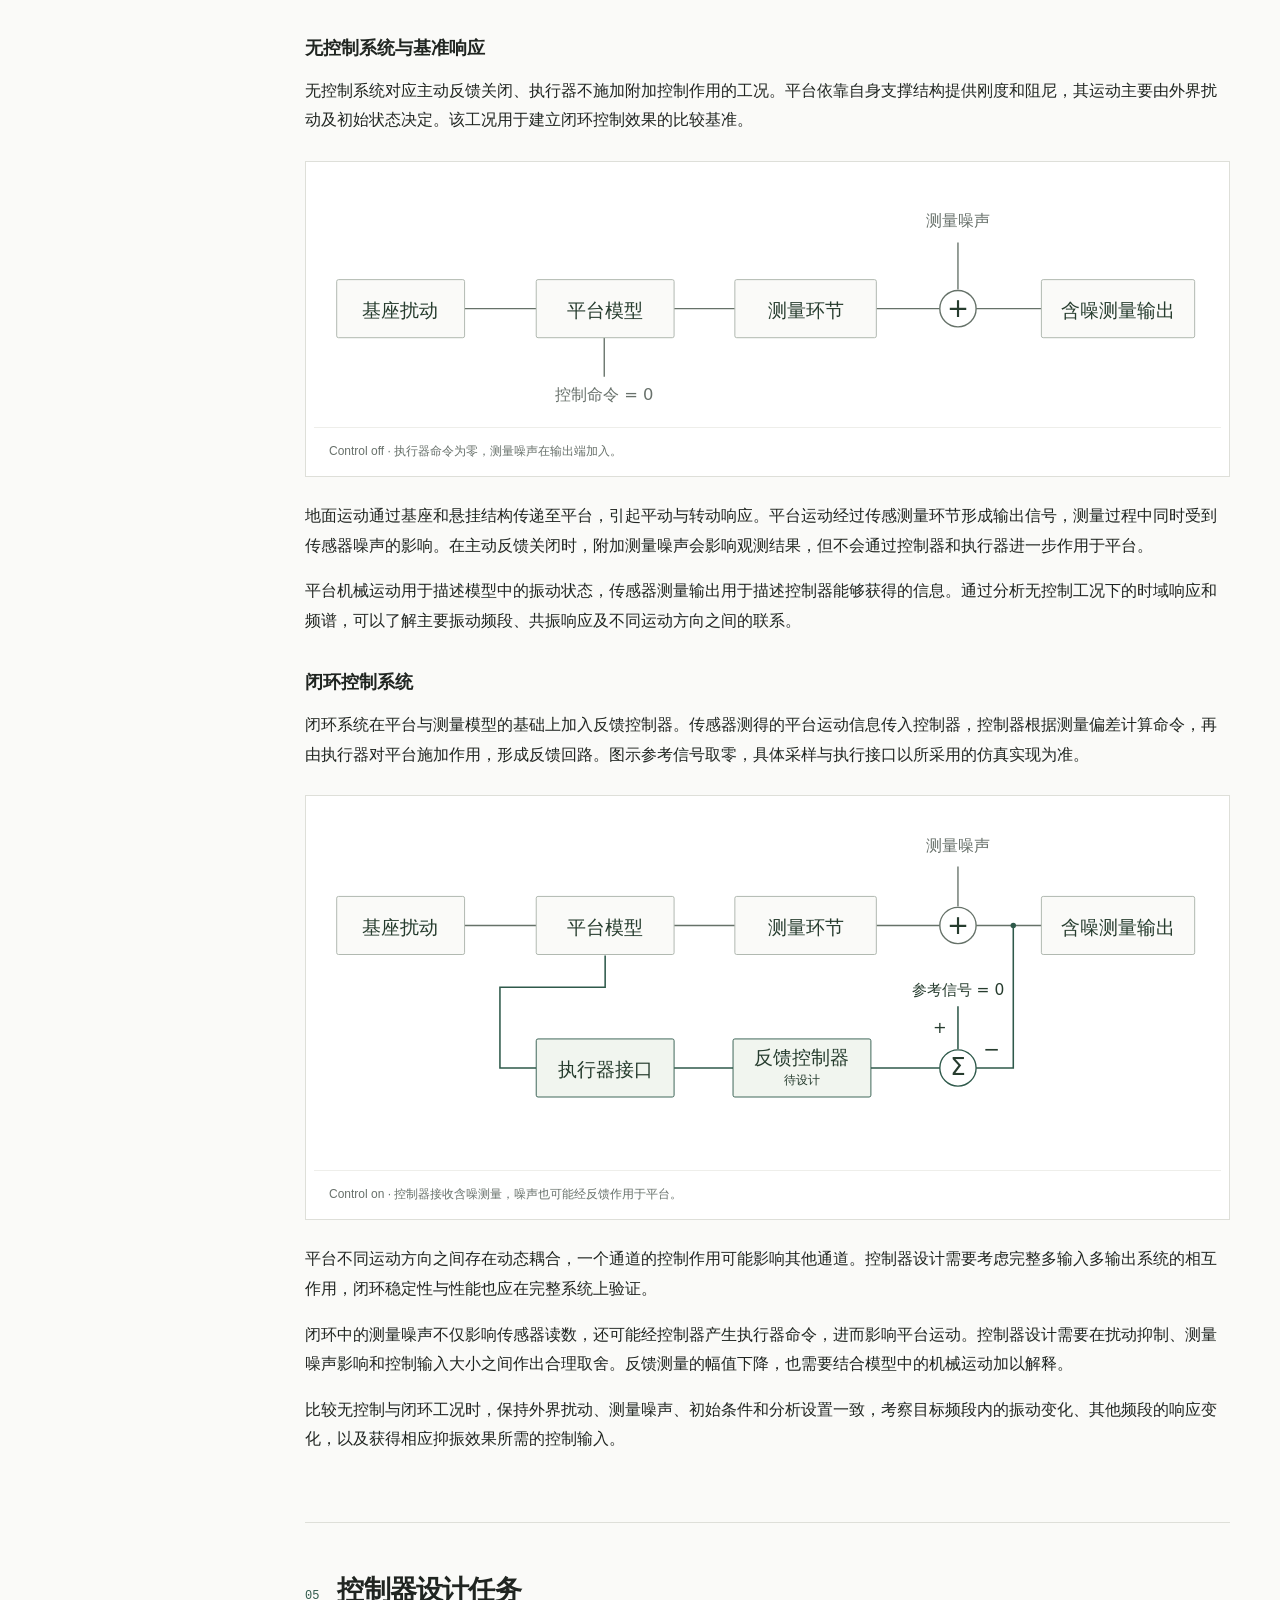
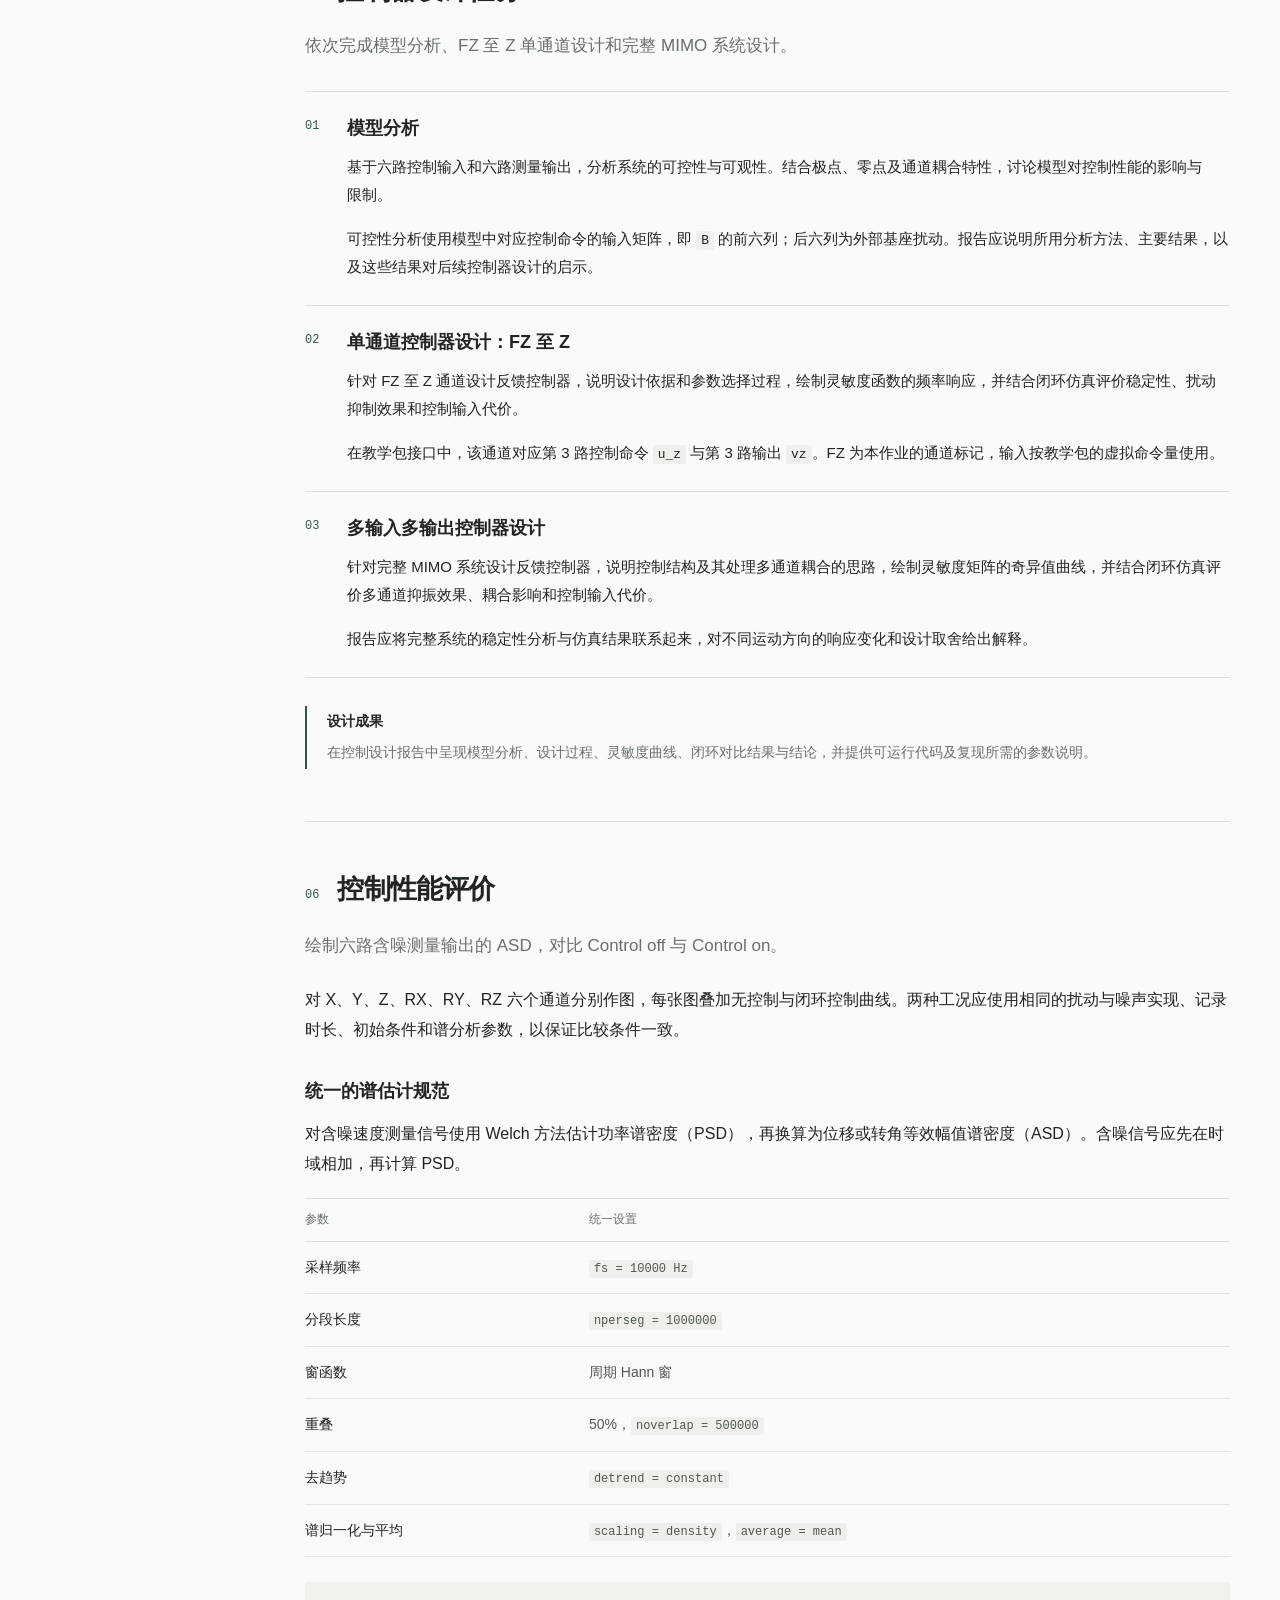
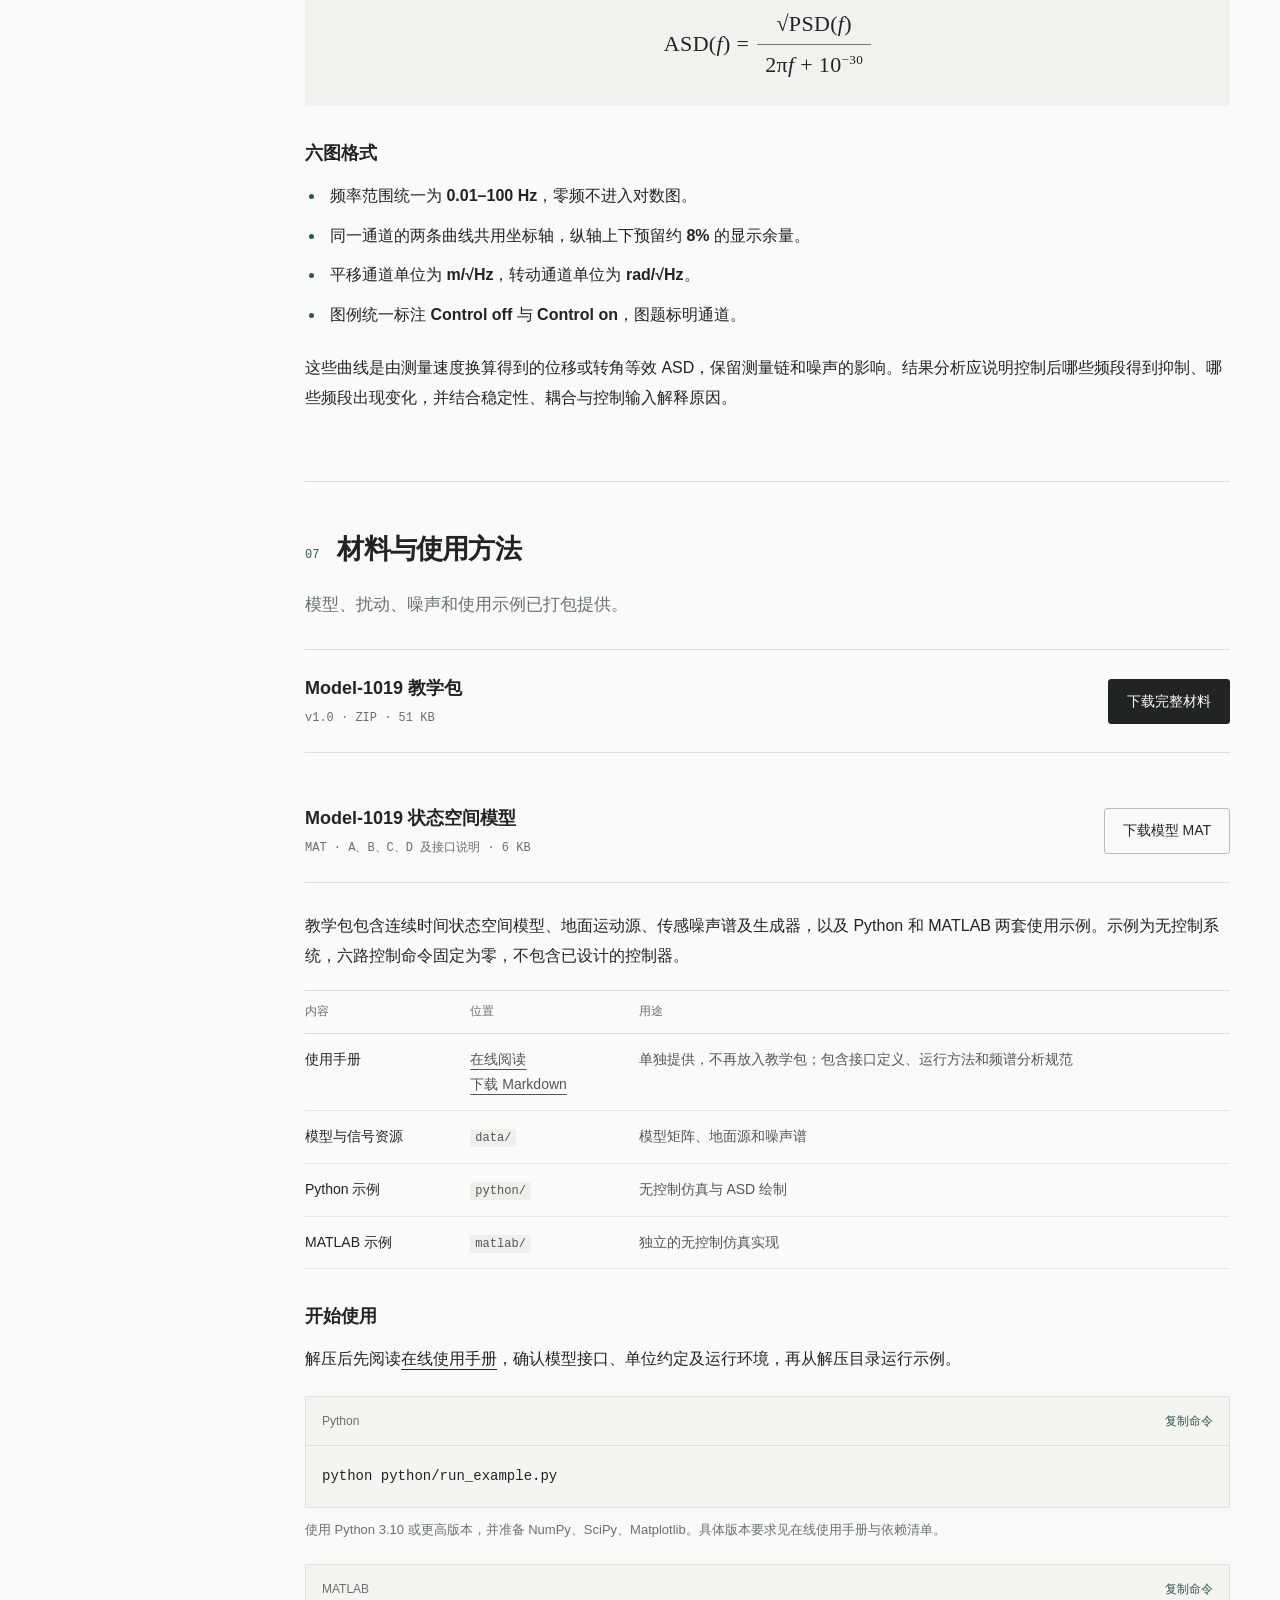
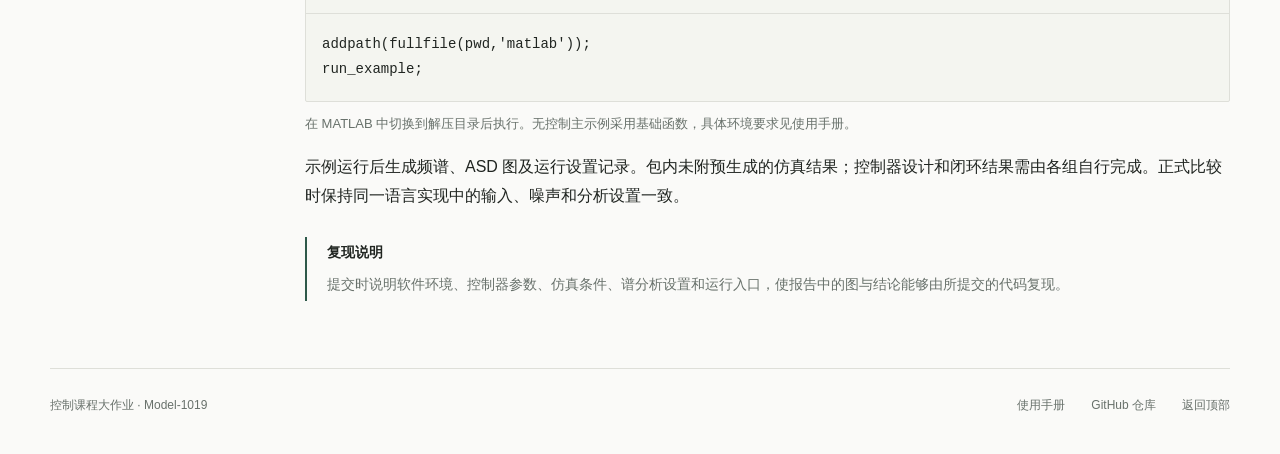
==== commit f8556bcd: "feat(coursework): publish reviewed handbook and standalone model download Background: - Refine the c" ====
--- a/site/index.html
+++ b/site/index.html
@@ -6,15 +6,15 @@
   <meta name="theme-color" content="#fafaf8">
   <meta name="description" content="控制课程大作业：以六自由度主动隔振平台 Model-1019 为对象，开展专题文献调研、系统分析、SISO 与 MIMO 控制器设计及闭环性能评价。">
   <title>六自由度主动隔振平台 · 控制课程大作业</title>
-  <link rel="icon" href="favicon.svg" type="image/svg+xml">
+  <link rel="icon" href="favicon.svg?v=2" type="image/svg+xml">
   <link rel="stylesheet" href="styles.css">
   <script src="script.js" defer></script>
 </head>
 <body>
   <a class="skip-link" href="#main-content">跳转到作业正文</a>
   <header class="site-header">
-    <a class="wordmark" href="#top" aria-label="控制课程大作业，返回顶部"><span class="brand-mark" aria-hidden="true">m<span>c</span></span><span>控制课程大作业</span></a>
-    <a class="header-download" href="downloads/model1019_coursework_v1.zip" download>下载教学包 <span aria-hidden="true">↓</span></a>
+    <a class="wordmark" href="#top" aria-label="控制课程大作业，返回顶部"><img class="brand-mark" src="assets/brandmark.svg" alt=""><span>控制课程大作业</span></a>
+    <nav class="header-links" aria-label="站点导航"><a href="docs/">使用手册</a><a href="downloads/model1019_coursework_v1.zip" download>下载教学包</a></nav>
   </header>
 
   <main id="main-content">
@@ -24,8 +24,8 @@
       <div class="hero-bottom">
         <div class="hero-description">
           <p>以给定平台模型为被控对象，完成专题文献调研、系统分析、单通道与多变量控制器设计，并通过统一的闭环仿真评价控制性能。</p>
-          <a class="button" href="downloads/model1019_coursework_v1.zip" download>下载作业材料 <span aria-hidden="true">↗</span></a>
-          <span class="download-meta">ZIP · v1.0 · 72 KB</span>
+          <div class="hero-actions"><a class="button" href="downloads/model1019_coursework_v1.zip" download>下载作业材料</a><a class="button button-secondary" href="downloads/model1019.mat" download>仅下载模型 MAT</a></div>
+          <span class="download-meta">ZIP · v1.0 · 51 KB</span>
         </div>
         <dl class="hero-stats" aria-label="模型规模">
           <div><dt>状态</dt><dd>20</dd></div>
@@ -78,10 +78,10 @@
           <div class="section-heading"><span class="section-number">03</span><h2 id="model-title">第二部分 · 被控对象与模型接口</h2></div>
           <p class="section-lead">Model-1019：连续时间线性系统，20 个状态、12 个输入、6 个输出。</p>
           <p>本部分采用 Model-1019 作为控制器设计与闭环仿真的被控对象。模型描述平台在控制命令和基座运动共同作用下的小幅运动响应，并包含测量环节的动态影响。模型已进行固定的输入输出坐标变换，具体数值以教学包中的 <code>data/model1019.mat</code> 为准。</p>
-          <div class="equation" aria-label="状态方程：Z 的时间导数等于 A Z 加 B U。无附加噪声输出等于 C Z 加 D U。">
-            <div><span class="math-variable">Ż</span> = <span class="math-variable">AZ + BU</span></div>
-            <div><span class="math-variable">y</span><sub>clean</sub> = <span class="math-variable">CZ + DU</span></div>
-            <p><span class="math-variable">U</span> 由 6 路控制命令与 6 路基座运动组成</p>
+          <div class="equation" aria-label="状态方程：x 的时间导数等于 A x 加 B u。无附加噪声输出等于 C x 加 D u。">
+            <div><span class="math-variable">ẋ</span> = <span class="math-variable">Ax + Bu</span></div>
+            <div><span class="math-variable">y</span><sub>clean</sub> = <span class="math-variable">Cx + Du</span></div>
+            <p><span class="math-variable">u</span> 由 6 路控制命令与 6 路基座运动组成</p>
           </div>
           <p>矩阵 <code>A</code> 为 20 × 20，<code>B</code> 为 20 × 12，<code>C</code> 为 6 × 20，<code>D</code> 为 6 × 12。<code>B</code> 的前六列对应控制输入，后六列对应基座扰动。使用时完整保留教学包给出的矩阵与接口约定。</p>
 
@@ -142,10 +142,10 @@
 
         <section id="design" class="document-section" aria-labelledby="design-title">
           <div class="section-heading"><span class="section-number">05</span><h2 id="design-title">控制器设计任务</h2></div>
-          <p class="section-lead">依次完成模型分析、FZ → Z 单通道设计和完整 MIMO 系统设计。</p>
+          <p class="section-lead">依次完成模型分析、FZ 至 Z 单通道设计和完整 MIMO 系统设计。</p>
           <ol class="task-list">
             <li><h3>模型分析</h3><p>基于六路控制输入和六路测量输出，分析系统的可控性与可观性。结合极点、零点及通道耦合特性，讨论模型对控制性能的影响与限制。</p><p>可控性分析使用模型中对应控制命令的输入矩阵，即 <code>B</code> 的前六列；后六列为外部基座扰动。报告应说明所用分析方法、主要结果，以及这些结果对后续控制器设计的启示。</p></li>
-            <li><h3>单通道控制器设计：FZ → Z</h3><p>针对 FZ → Z 通道设计反馈控制器，说明设计依据和参数选择过程，绘制灵敏度函数的频率响应，并结合闭环仿真评价稳定性、扰动抑制效果和控制输入代价。</p><p>在教学包接口中，该通道对应第 3 路控制命令 <code>u_z</code> 与第 3 路输出 <code>vz</code>。FZ 为本作业的通道标记，输入按教学包的虚拟命令量使用。</p></li>
+            <li><h3>单通道控制器设计：FZ 至 Z</h3><p>针对 FZ 至 Z 通道设计反馈控制器，说明设计依据和参数选择过程，绘制灵敏度函数的频率响应，并结合闭环仿真评价稳定性、扰动抑制效果和控制输入代价。</p><p>在教学包接口中，该通道对应第 3 路控制命令 <code>u_z</code> 与第 3 路输出 <code>vz</code>。FZ 为本作业的通道标记，输入按教学包的虚拟命令量使用。</p></li>
             <li><h3>多输入多输出控制器设计</h3><p>针对完整 MIMO 系统设计反馈控制器，说明控制结构及其处理多通道耦合的思路，绘制灵敏度矩阵的奇异值曲线，并结合闭环仿真评价多通道抑振效果、耦合影响和控制输入代价。</p><p>报告应将完整系统的稳定性分析与仿真结果联系起来，对不同运动方向的响应变化和设计取舍给出解释。</p></li>
           </ol>
           <div class="note"><strong>设计成果</strong><p>在控制设计报告中呈现模型分析、设计过程、灵敏度曲线、闭环对比结果与结论，并提供可运行代码及复现所需的参数说明。</p></div>
@@ -181,18 +181,19 @@
         <section id="materials" class="document-section" aria-labelledby="materials-title">
           <div class="section-heading"><span class="section-number">07</span><h2 id="materials-title">材料与使用方法</h2></div>
           <p class="section-lead">模型、扰动、噪声和使用示例已打包提供。</p>
-          <div class="download-row"><div><h3>Model-1019 教学包</h3><p>v1.0 · ZIP · 72 KB</p></div><a class="button" href="downloads/model1019_coursework_v1.zip" download>下载完整材料 <span aria-hidden="true">↓</span></a></div>
+          <div class="download-row"><div><h3>Model-1019 教学包</h3><p>v1.0 · ZIP · 51 KB</p></div><a class="button" href="downloads/model1019_coursework_v1.zip" download>下载完整材料</a></div>
+          <div class="download-row model-download"><div><h3>Model-1019 状态空间模型</h3><p>MAT · A、B、C、D 及接口说明 · 6 KB</p></div><a class="button button-secondary" href="downloads/model1019.mat" download>下载模型 MAT</a></div>
           <p>教学包包含连续时间状态空间模型、地面运动源、传感噪声谱及生成器，以及 Python 和 MATLAB 两套使用示例。示例为无控制系统，六路控制命令固定为零，不包含已设计的控制器。</p>
           <div class="table-scroll" role="region" aria-label="教学包文件说明" tabindex="0"><table><thead><tr><th scope="col">内容</th><th scope="col">位置</th><th scope="col">用途</th></tr></thead><tbody>
-            <tr><th scope="row">使用手册</th><td><code>docs/USER_GUIDE.html</code><br><code>docs/USER_GUIDE.md</code></td><td>接口定义、运行方法和频谱分析规范</td></tr>
+            <tr><th scope="row">使用手册</th><td><a href="docs/">在线阅读</a><br><a href="docs/USER_GUIDE.md" download>下载 Markdown</a></td><td>单独提供，不再放入教学包；包含接口定义、运行方法和频谱分析规范</td></tr>
             <tr><th scope="row">模型与信号资源</th><td><code>data/</code></td><td>模型矩阵、地面源和噪声谱</td></tr>
             <tr><th scope="row">Python 示例</th><td><code>python/</code></td><td>无控制仿真与 ASD 绘制</td></tr>
             <tr><th scope="row">MATLAB 示例</th><td><code>matlab/</code></td><td>独立的无控制仿真实现</td></tr>
           </tbody></table></div>
           <h3>开始使用</h3>
-          <p>解压后先阅读 <code>docs/USER_GUIDE.html</code>，确认模型接口、单位约定及运行环境，再从解压目录运行示例。</p>
+          <p>解压后先阅读<a href="docs/">在线使用手册</a>，确认模型接口、单位约定及运行环境，再从解压目录运行示例。</p>
           <div class="command"><div class="command-header"><span>Python</span><button class="copy-button" type="button" data-copy="python python/run_example.py" aria-label="复制 Python 运行命令">复制命令</button></div><pre><code>python python/run_example.py</code></pre></div>
-          <p class="small-text">使用 Python 3.10 或更高版本，并准备 NumPy、SciPy、Matplotlib。具体版本要求见包内使用手册与依赖清单。</p>
+          <p class="small-text">使用 Python 3.10 或更高版本，并准备 NumPy、SciPy、Matplotlib。具体版本要求见在线使用手册与依赖清单。</p>
           <div class="command"><div class="command-header"><span>MATLAB</span><button class="copy-button" type="button" data-copy="addpath(fullfile(pwd,'matlab'));&#10;run_example;" aria-label="复制 MATLAB 运行命令">复制命令</button></div><pre><code>addpath(fullfile(pwd,'matlab'));
 run_example;</code></pre></div>
           <p class="small-text">在 MATLAB 中切换到解压目录后执行。无控制主示例采用基础函数，具体环境要求见使用手册。</p>
@@ -202,7 +203,7 @@
       </article>
     </div>
   </main>
-  <footer class="site-footer"><span>控制课程大作业 · Model-1019</span><div><a href="https://github.com/pifuyuini/modern-control-project">GitHub 仓库 ↗</a><a href="#top">返回顶部 ↑</a></div></footer>
+  <footer class="site-footer"><span>控制课程大作业 · Model-1019</span><div><a href="docs/">使用手册</a><a href="https://github.com/pifuyuini/modern-control-project">GitHub 仓库</a><a href="#top">返回顶部</a></div></footer>
   <p class="sr-only" id="copy-status" role="status" aria-live="polite"></p>
 </body>
 </html>
--- a/site/styles.css
+++ b/site/styles.css
@@ -9,11 +9,10 @@
 button{font:inherit}
 .site-header{height:var(--header);max-width:calc(var(--page) + 80px);padding:0 40px;margin:0 auto;display:flex;align-items:center;justify-content:space-between;border-bottom:1px solid var(--line)}
 .wordmark{display:flex;align-items:center;gap:15px;text-decoration:none;font-size:14px;font-weight:600;letter-spacing:.03em}
-.brand-mark{display:inline-flex;position:relative;align-items:center;font:600 26px/1 Georgia,serif;letter-spacing:-5px;width:32px;color:var(--accent)}
-.brand-mark span{position:relative;top:7px;font-style:italic}
-.header-download{font-size:13px;text-decoration:none;color:var(--muted);padding:8px 0}
-.header-download span{margin-left:9px;font-size:17px;color:var(--ink)}
-.header-download:hover{color:var(--ink)}
+.brand-mark{display:block;width:36px;height:36px;flex-shrink:0}
+.header-links{display:flex;align-items:center;gap:25px}
+.header-links a{font-size:13px;text-decoration:none;color:var(--muted);padding:8px 0}
+.header-links a:hover{color:var(--ink)}
 .hero{max-width:var(--page);margin:auto;padding:84px 0 64px}
 .eyebrow{font:11px/1.5 ui-monospace,SFMono-Regular,Consolas,monospace;letter-spacing:.12em;color:var(--accent);margin:0 0 28px}
 h1{font-size:clamp(38px,4.4vw,61px);font-weight:600;line-height:1.35;letter-spacing:-.035em;margin:0}
@@ -23,7 +22,11 @@
 .hero-description>p{color:var(--muted);font-size:17px;line-height:1.9;margin:0 0 26px}
 .button{display:inline-flex;align-items:center;gap:28px;border:1px solid var(--ink);border-radius:3px;padding:11px 18px;background:var(--ink);color:#fff;font-size:14px;line-height:1.55;font-weight:500;text-decoration:none;transition:background .15s}
 .button:hover{background:var(--accent);border-color:var(--accent)}
-.button span{font-size:18px;line-height:1}
+.button-secondary{background:transparent;color:var(--ink);border-color:#b7beb5}
+.button-secondary:hover{background:var(--soft);color:var(--accent);border-color:var(--accent)}
+.hero-actions{display:flex;align-items:center;flex-wrap:wrap;gap:12px}
+.hero-actions+.download-meta{display:block;margin:12px 0 0}
+.text-link{font-size:13px;color:var(--muted)}
 .download-meta{display:inline-block;margin-left:15px;color:var(--muted);font:11px/1.5 ui-monospace,SFMono-Regular,Consolas,monospace}
 .hero-stats{display:flex;gap:30px;margin:0 0 3px;flex-shrink:0}
 .hero-stats div{display:flex;flex-direction:column-reverse;min-width:57px}
@@ -105,6 +108,19 @@
 pre{margin:0;padding:18px 16px;overflow-x:auto;font-size:14px;line-height:1.8}
 pre code{background:none;padding:0;white-space:pre;font-size:inherit}
 .small-text{font-size:13px;color:var(--muted);margin-top:10px!important}
+.guide-hero{padding:62px 0 48px}
+.guide-hero h1{font-size:clamp(34px,4vw,49px)}
+.guide-hero .hero-description{max-width:760px}
+.guide-page .contents nav{max-height:calc(100vh - 65px);overflow-y:auto;scrollbar-width:thin;padding-right:8px}
+.guide-page .contents a{font-size:12px;padding:6px 0}
+.guide-document h4{font-size:15px;font-weight:600;margin:25px 0 10px}
+.guide-document table{min-width:540px}
+.guide-document td code,.guide-document th code{overflow-wrap:anywhere}
+.guide-document pre code{font-size:12px}
+.guide-document ul,.guide-document ol{padding-left:22px}
+.guide-document li{margin-bottom:6px}
+.guide-document .command{margin-bottom:19px}
+.model-download{margin-top:-1px;border-top:0}
 .site-footer{max-width:var(--page);margin:0 auto;padding:25px 0 35px;border-top:1px solid var(--line);display:flex;align-items:center;justify-content:space-between;color:var(--muted);font-size:12px}
 .site-footer>div{display:flex;gap:26px}
 .site-footer a{text-decoration:none}
@@ -116,6 +132,7 @@
 @media(max-width:1270px){.hero,.document-layout,.site-footer{margin-left:40px;margin-right:40px}.document-layout{column-gap:45px;grid-template-columns:170px minmax(0,1fr)}}
 @media(max-width:950px){.hero-bottom{align-items:flex-start;gap:24px}.hero-description{max-width:540px}.hero-stats{gap:16px}.hero-stats dd{font-size:30px}.hero-stats div{min-width:42px}.document-layout{grid-template-columns:145px minmax(0,1fr);column-gap:30px}.contents a{font-size:12px;gap:9px}h2{font-size:24px}body{font-size:15px}}
 @media(max-width:760px){:root{--header:66px}.site-header{padding:0 22px}.hero,.document-layout,.site-footer{margin-left:22px;margin-right:22px}.hero{padding:54px 0 40px}.eyebrow{font-size:10px;margin-bottom:22px}h1{font-size:clamp(30px,5.8vw,43px);line-height:1.4;letter-spacing:-.04em}.hero-bottom{flex-direction:column;gap:30px;margin-top:22px}.hero-description>p{font-size:15px}.hero-stats{gap:36px;width:100%;border-top:1px solid var(--line);padding-top:23px}.hero-stats div{flex-direction:row;align-items:baseline;gap:12px}.hero-stats dd{font-size:27px}.hero-stats dt{margin:0}.document-layout{display:block}.contents{padding:18px 0 16px;border-bottom:1px solid var(--line)}.contents nav{position:static;display:flex;overflow-x:auto;gap:20px;padding-bottom:4px;scrollbar-width:thin}.contents-label{display:none}.contents a{white-space:nowrap;font-size:12px;gap:6px;padding:6px 0}.document-section{padding:35px 0 38px}.section-heading{gap:12px;margin-bottom:17px}h2{font-size:23px;letter-spacing:-.04em}.section-lead{font-size:16px}h3{margin-top:29px;font-size:17px}.topic{column-gap:8px;grid-template-columns:28px 1fr}.topic p{font-size:14px}.note{padding-left:15px}.table-scroll{margin:19px 0}table{font-size:13px}th,td{padding:11px 10px}.equation{padding:21px 20px;font-size:22px}.task-list>li{padding-left:33px}.task-list p{font-size:14px}.system-figure{padding:10px 0 0;overflow-x:auto}.system-figure img{min-width:610px;max-width:none}.system-figure figcaption{min-width:610px;font-size:11px}.site-footer{padding-top:22px;gap:15px;align-items:flex-start}.site-footer>div{gap:14px}.download-meta{font-size:10px;margin-left:10px}.download-row{gap:14px}.download-row h3{font-size:16px}.download-row .button{font-size:12px;padding:10px 12px;gap:14px}html{scroll-padding-top:24px}}
-@media(max-width:400px){.hero,.document-layout,.site-footer{margin-left:18px;margin-right:18px}.site-header{padding:0 18px}.wordmark{gap:10px;font-size:13px}.header-download{font-size:12px}h1{font-size:29px}.hero-stats{gap:25px}.download-meta{display:block;margin:11px 0 0}.site-footer{flex-direction:column}.section-heading{gap:10px}h2{font-size:21px}}
+@media(max-width:760px){.header-links{gap:16px}.header-links a{font-size:12px}.guide-hero{padding-top:44px}.guide-page .contents nav{max-height:none;padding-right:0}.guide-page .contents a{font-size:12px}.guide-hero .hero-actions{gap:10px}.hero-actions .button{font-size:13px;padding:10px 14px}.hero-actions .text-link{flex-basis:100%;margin-top:3px}.guide-document pre code{font-size:12px}.site-footer>div{flex-wrap:wrap;row-gap:10px}}
+@media(max-width:400px){.hero,.document-layout,.site-footer{margin-left:18px;margin-right:18px}.site-header{padding:0 18px}.wordmark{gap:9px;font-size:12px}.brand-mark{width:30px;height:30px}.header-links{gap:12px}.header-links a{font-size:11px}h1{font-size:29px}.hero-stats{gap:25px}.download-meta{display:block;margin:11px 0 0}.site-footer{flex-direction:column}.section-heading{gap:10px}h2{font-size:21px}}
 @media(prefers-reduced-motion:reduce){html{scroll-behavior:auto}*{transition:none!important}}
 @media print{body{background:#fff;font-size:11pt;line-height:1.65}.site-header,.contents,.hero .button,.download-meta,.copy-button,.site-footer,.skip-link{display:none}.hero,.document-layout{margin:0;max-width:none;display:block}.hero{padding:0 0 20px}.hero-bottom{display:block}.hero-stats{margin-top:15px;gap:35px}.hero-stats dd{font-size:25px}h1{font-size:30pt}.document-section{padding:25px 0;break-inside:auto}.section-heading,h3{break-after:avoid}.table-scroll{overflow:visible}thead{display:table-header-group}tr,.note,.equation,.system-figure{break-inside:avoid}.channel-table{min-width:0}.system-figure img{min-width:0;max-width:100%}.system-figure figcaption{min-width:0}.download-row .button{color:#222;background:none;border:0}.button{padding:0}a{text-decoration:none}pre{white-space:pre-wrap}p{orphans:3;widows:3}}
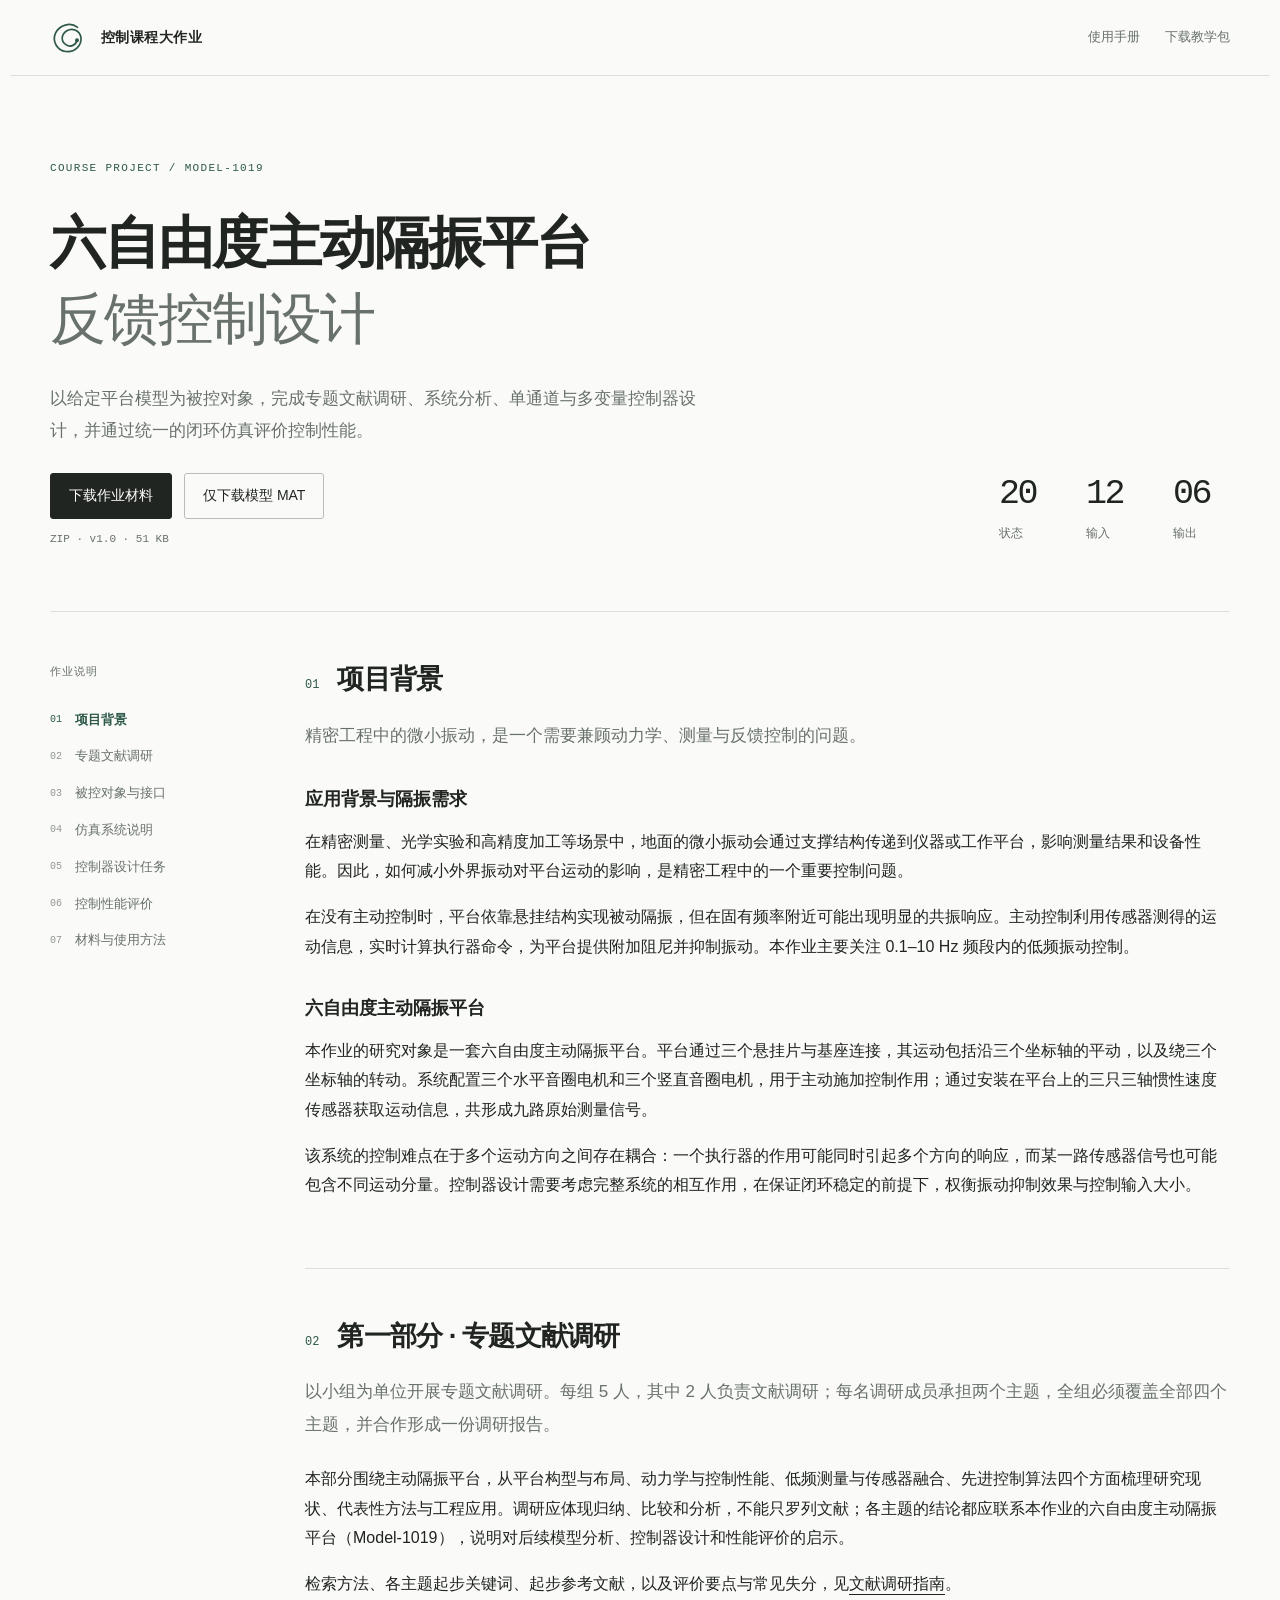
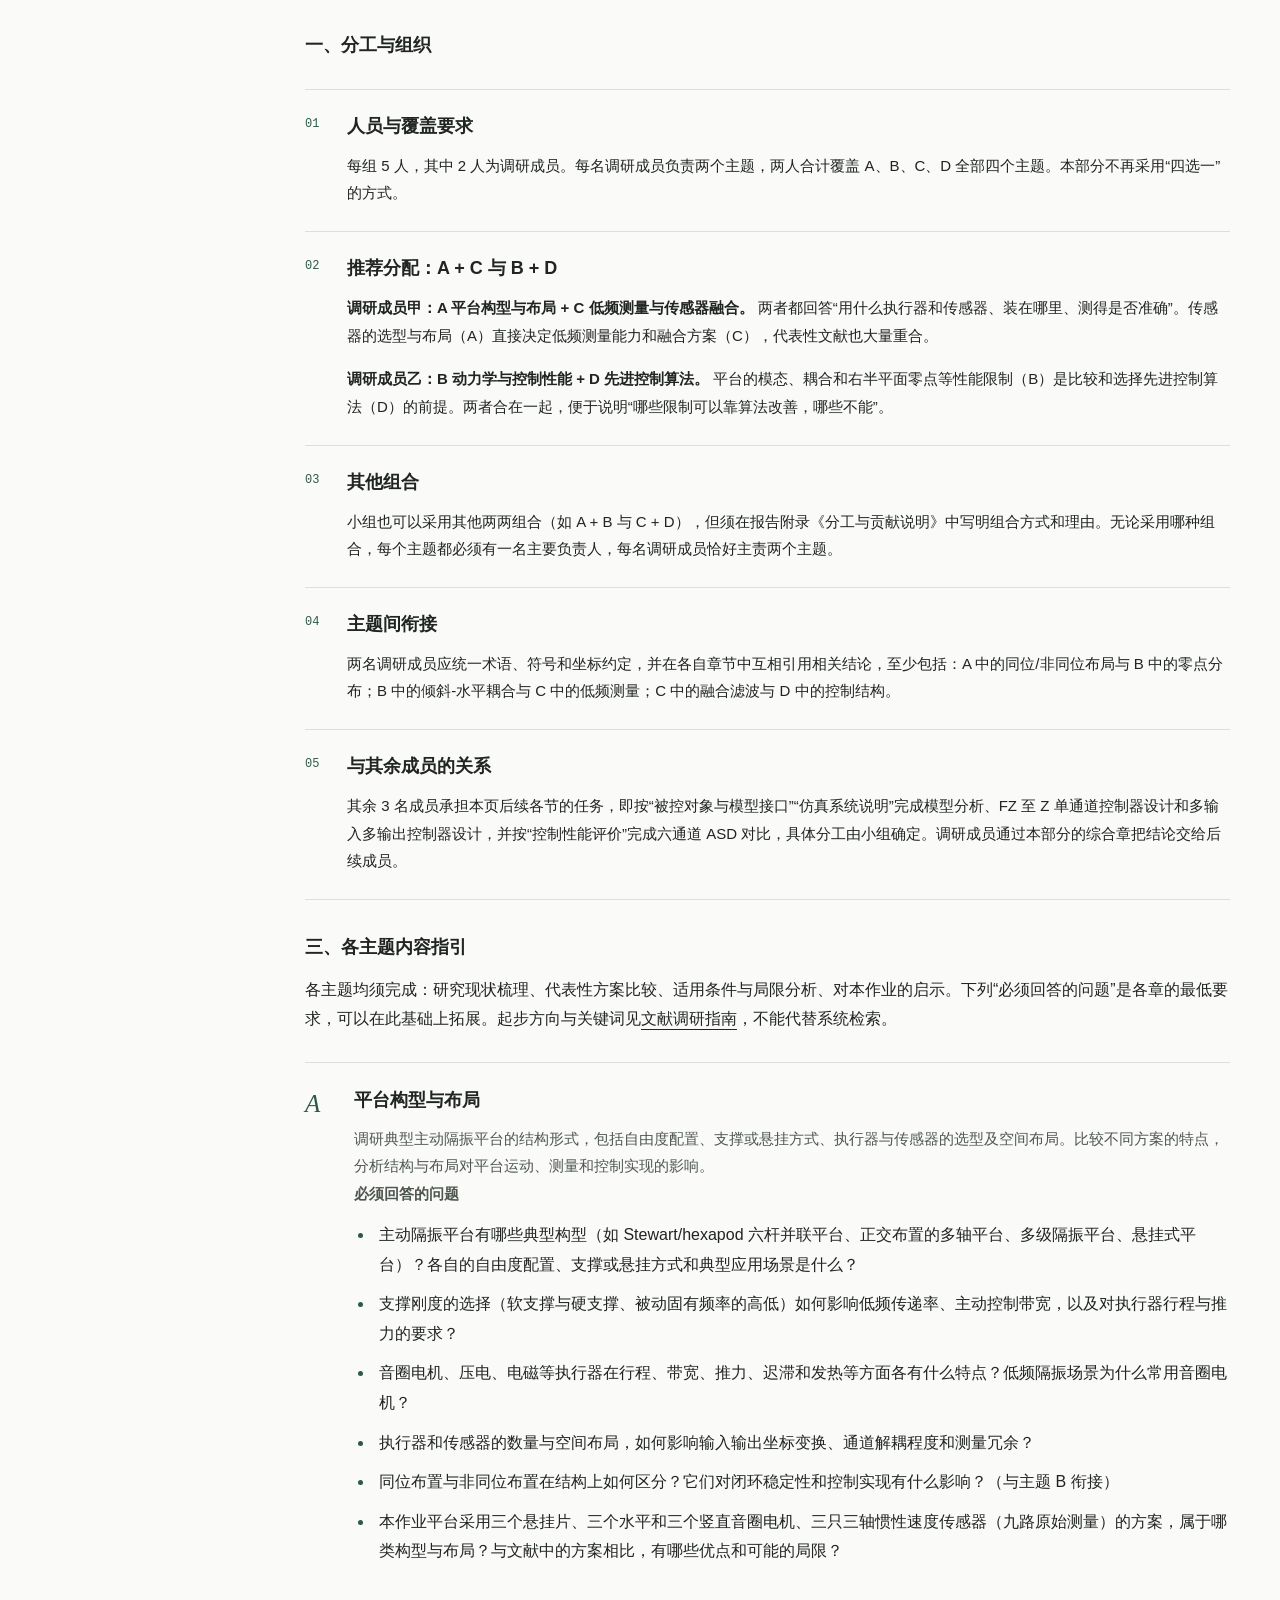
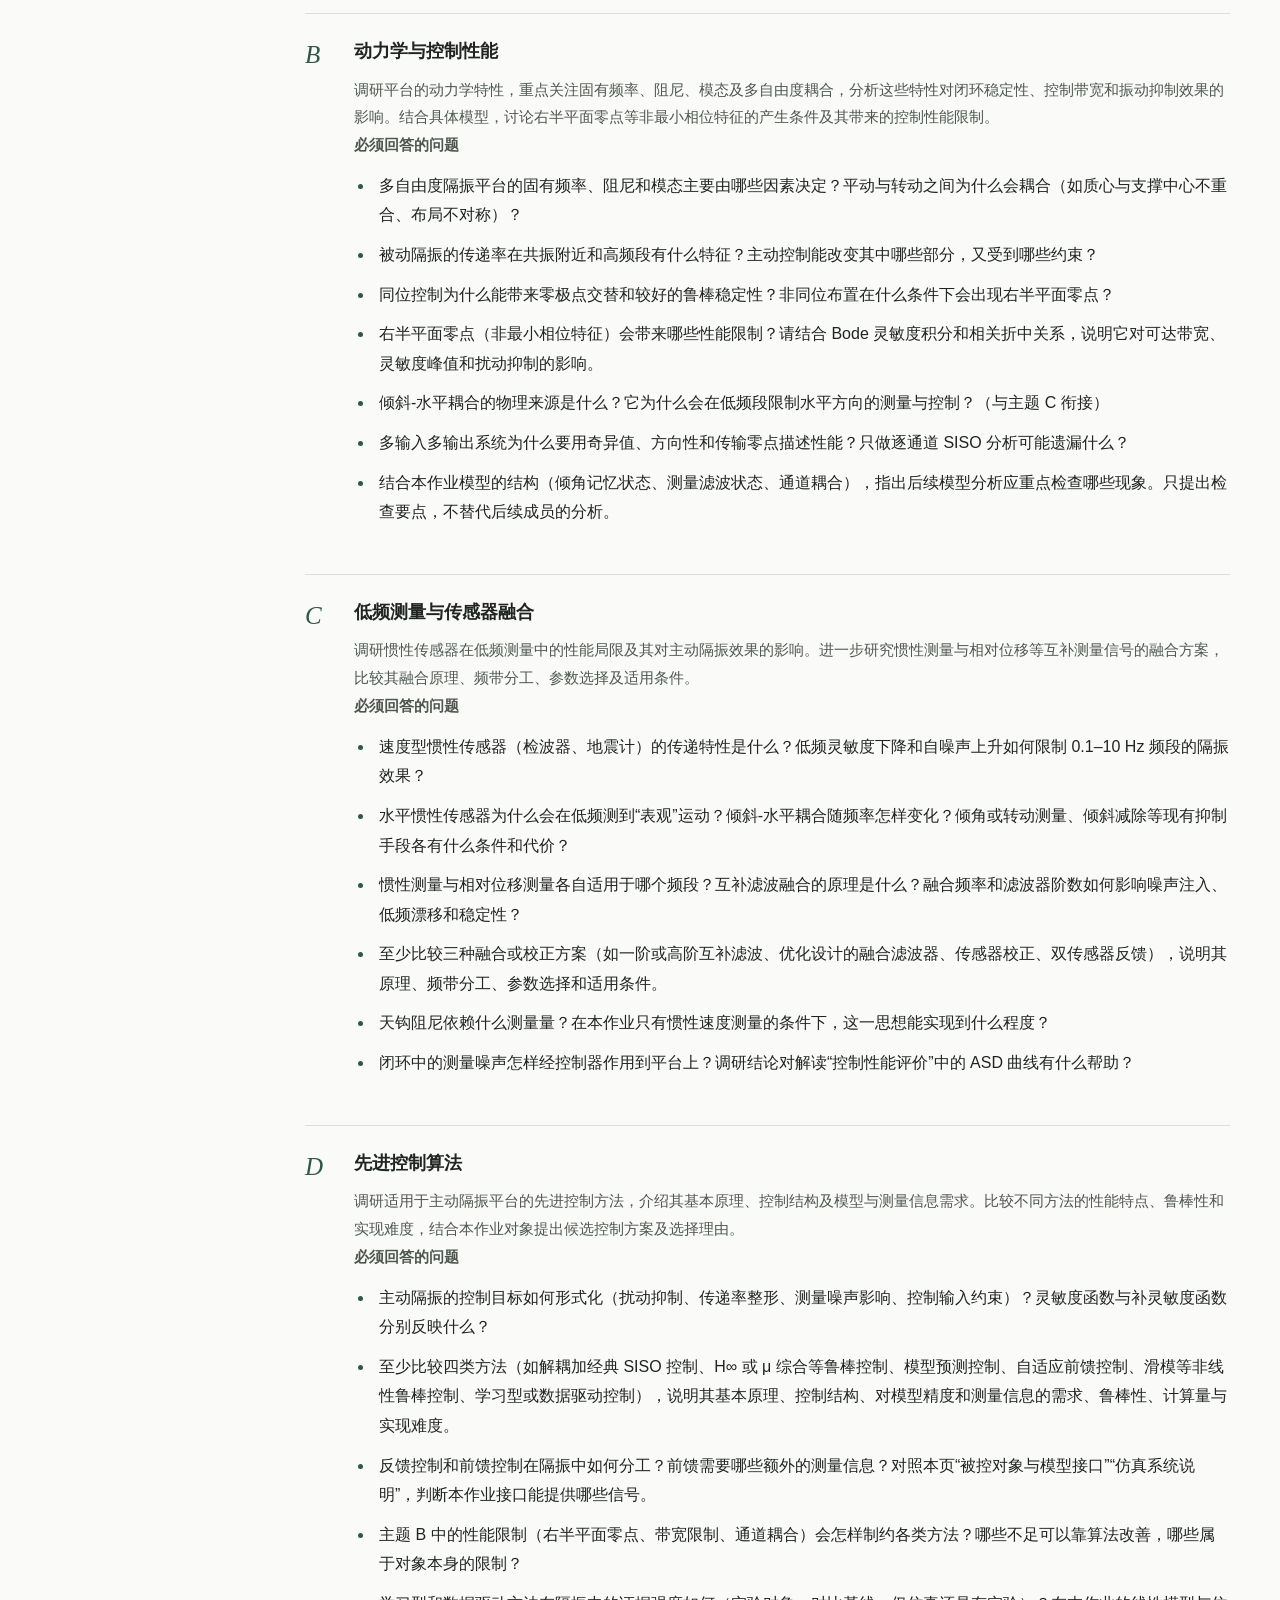
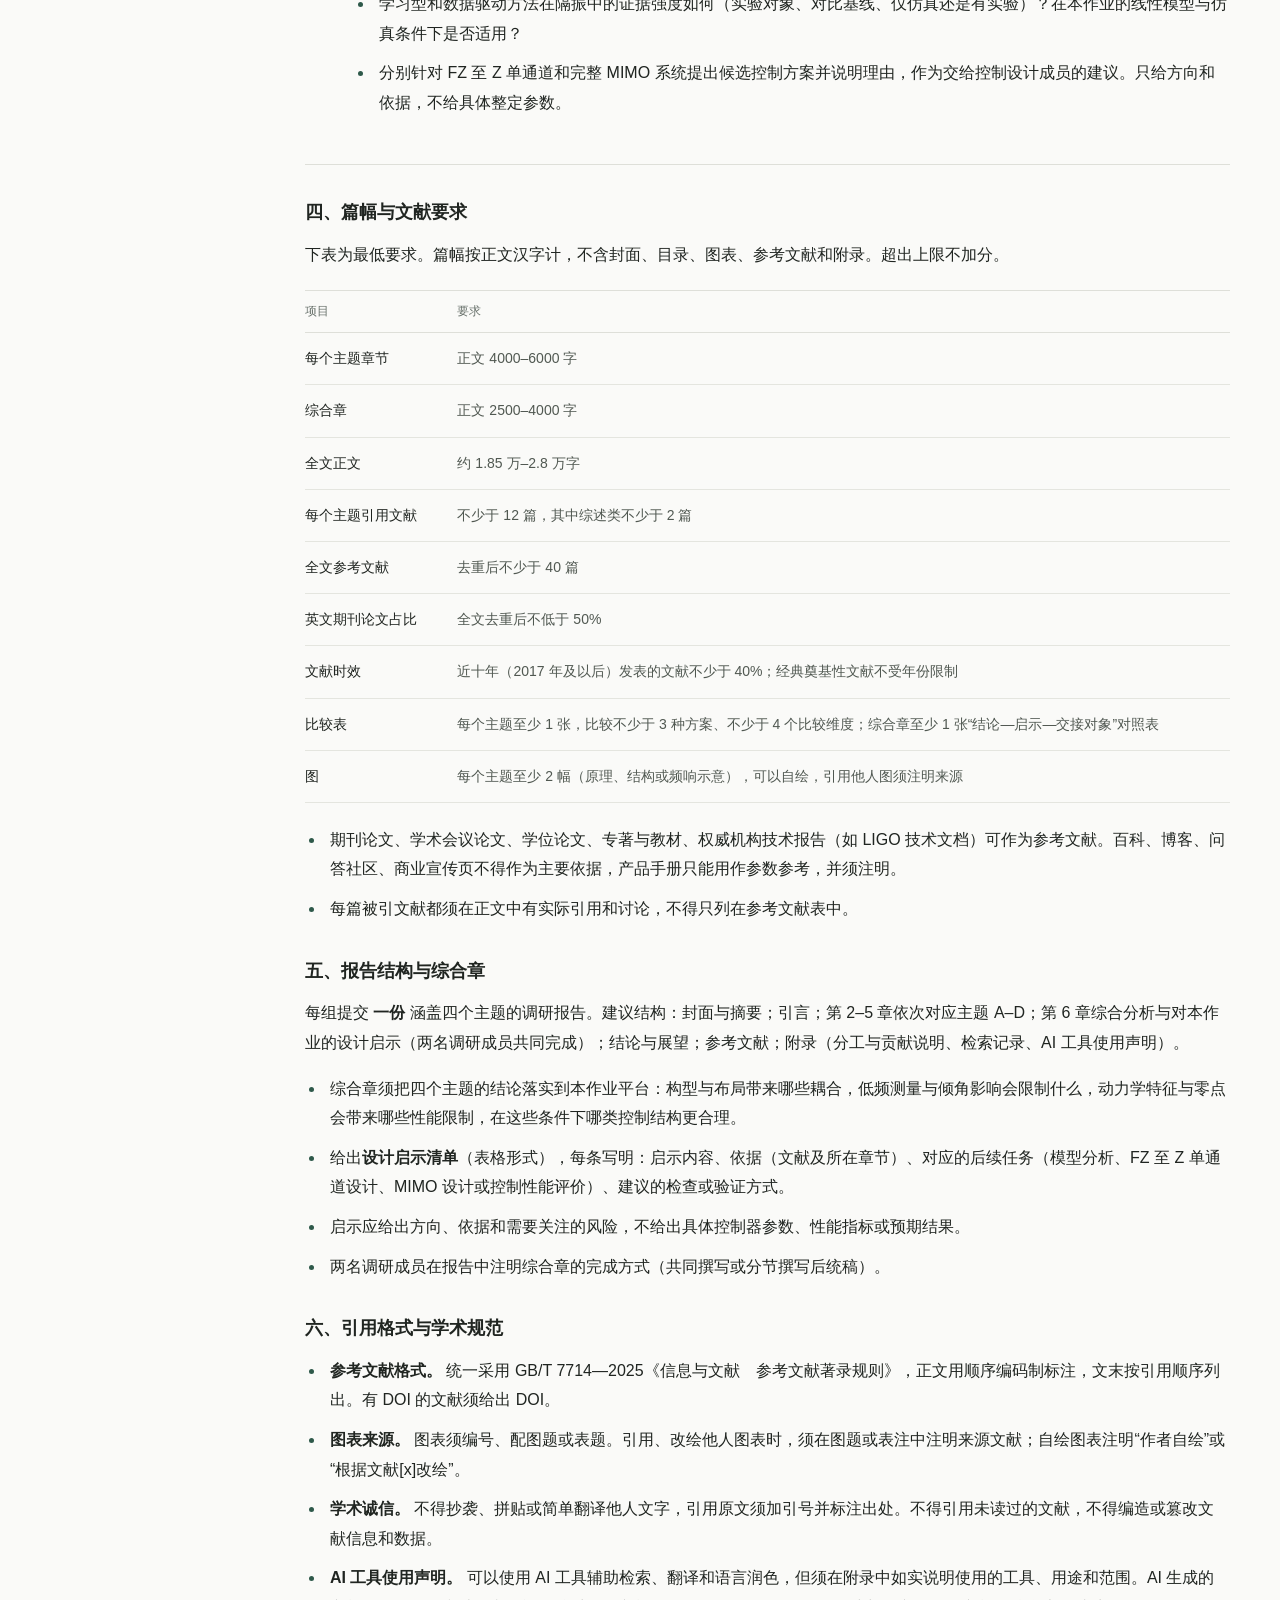
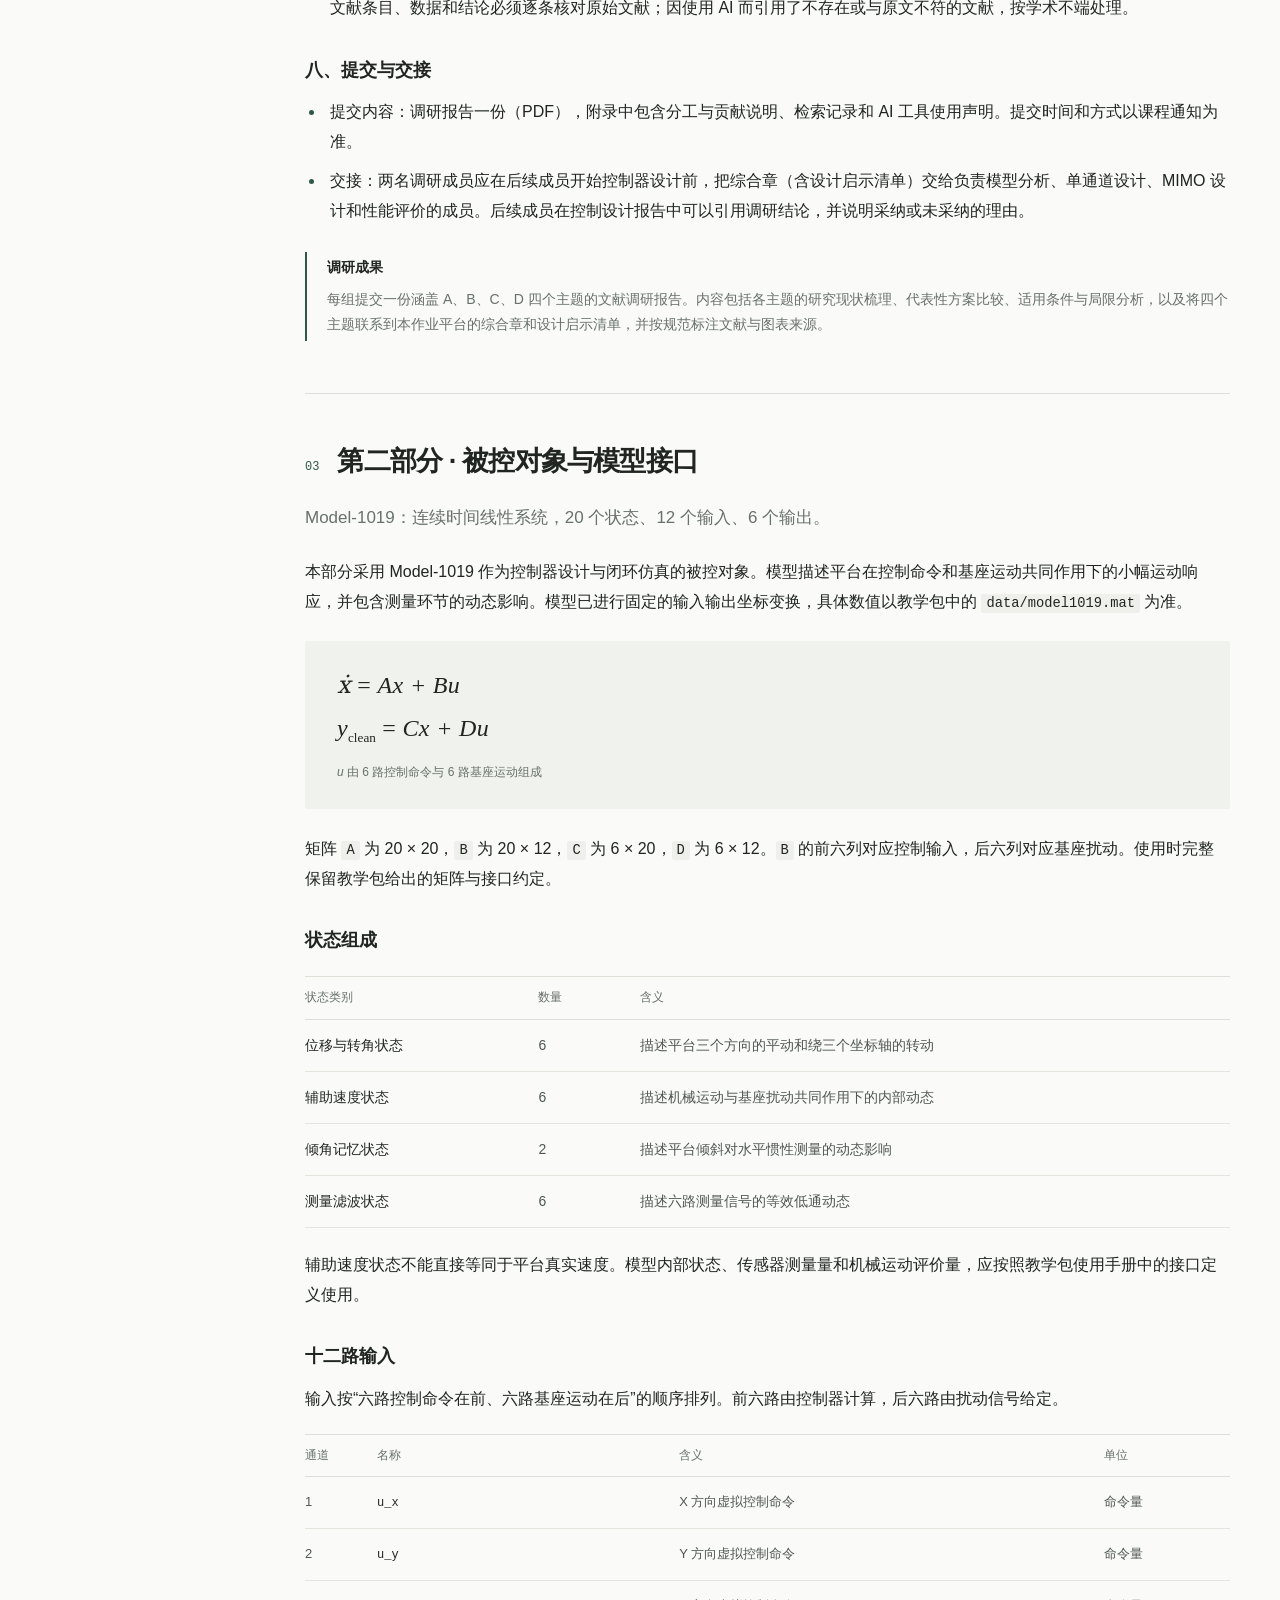
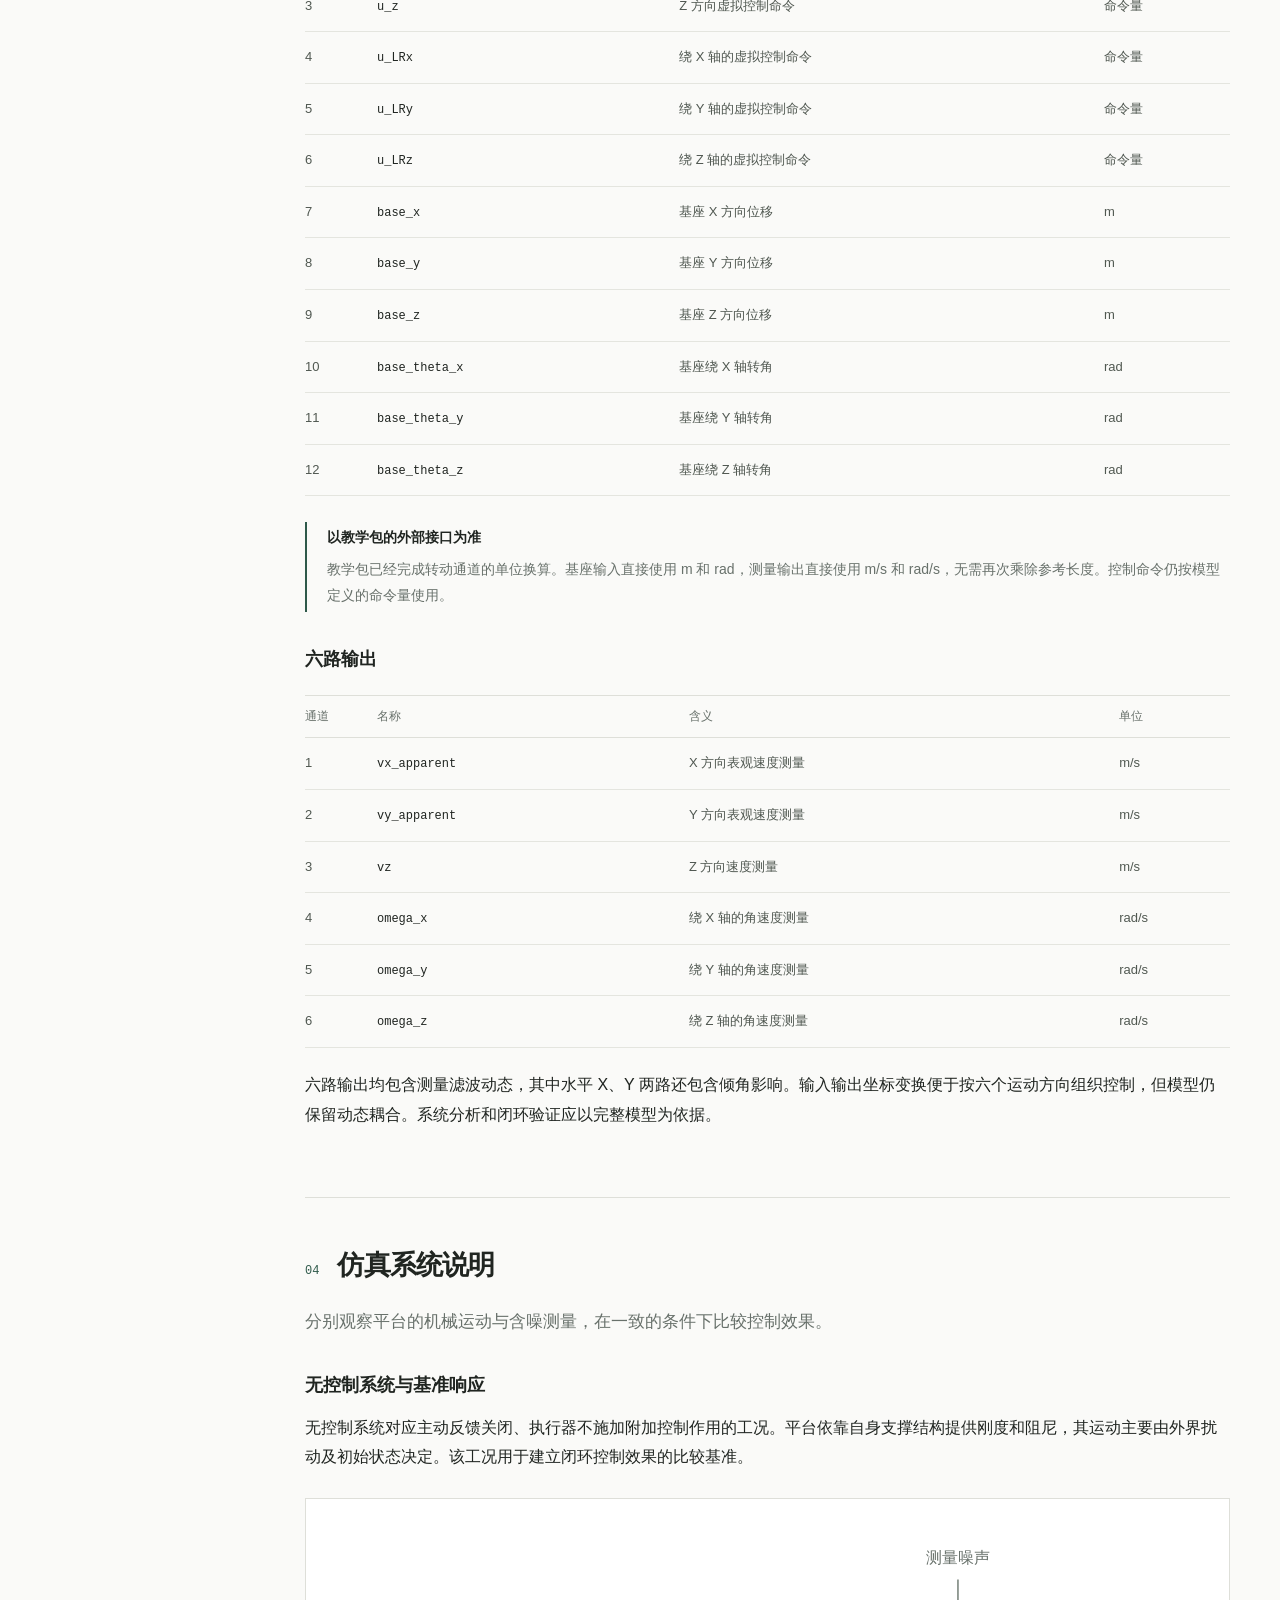
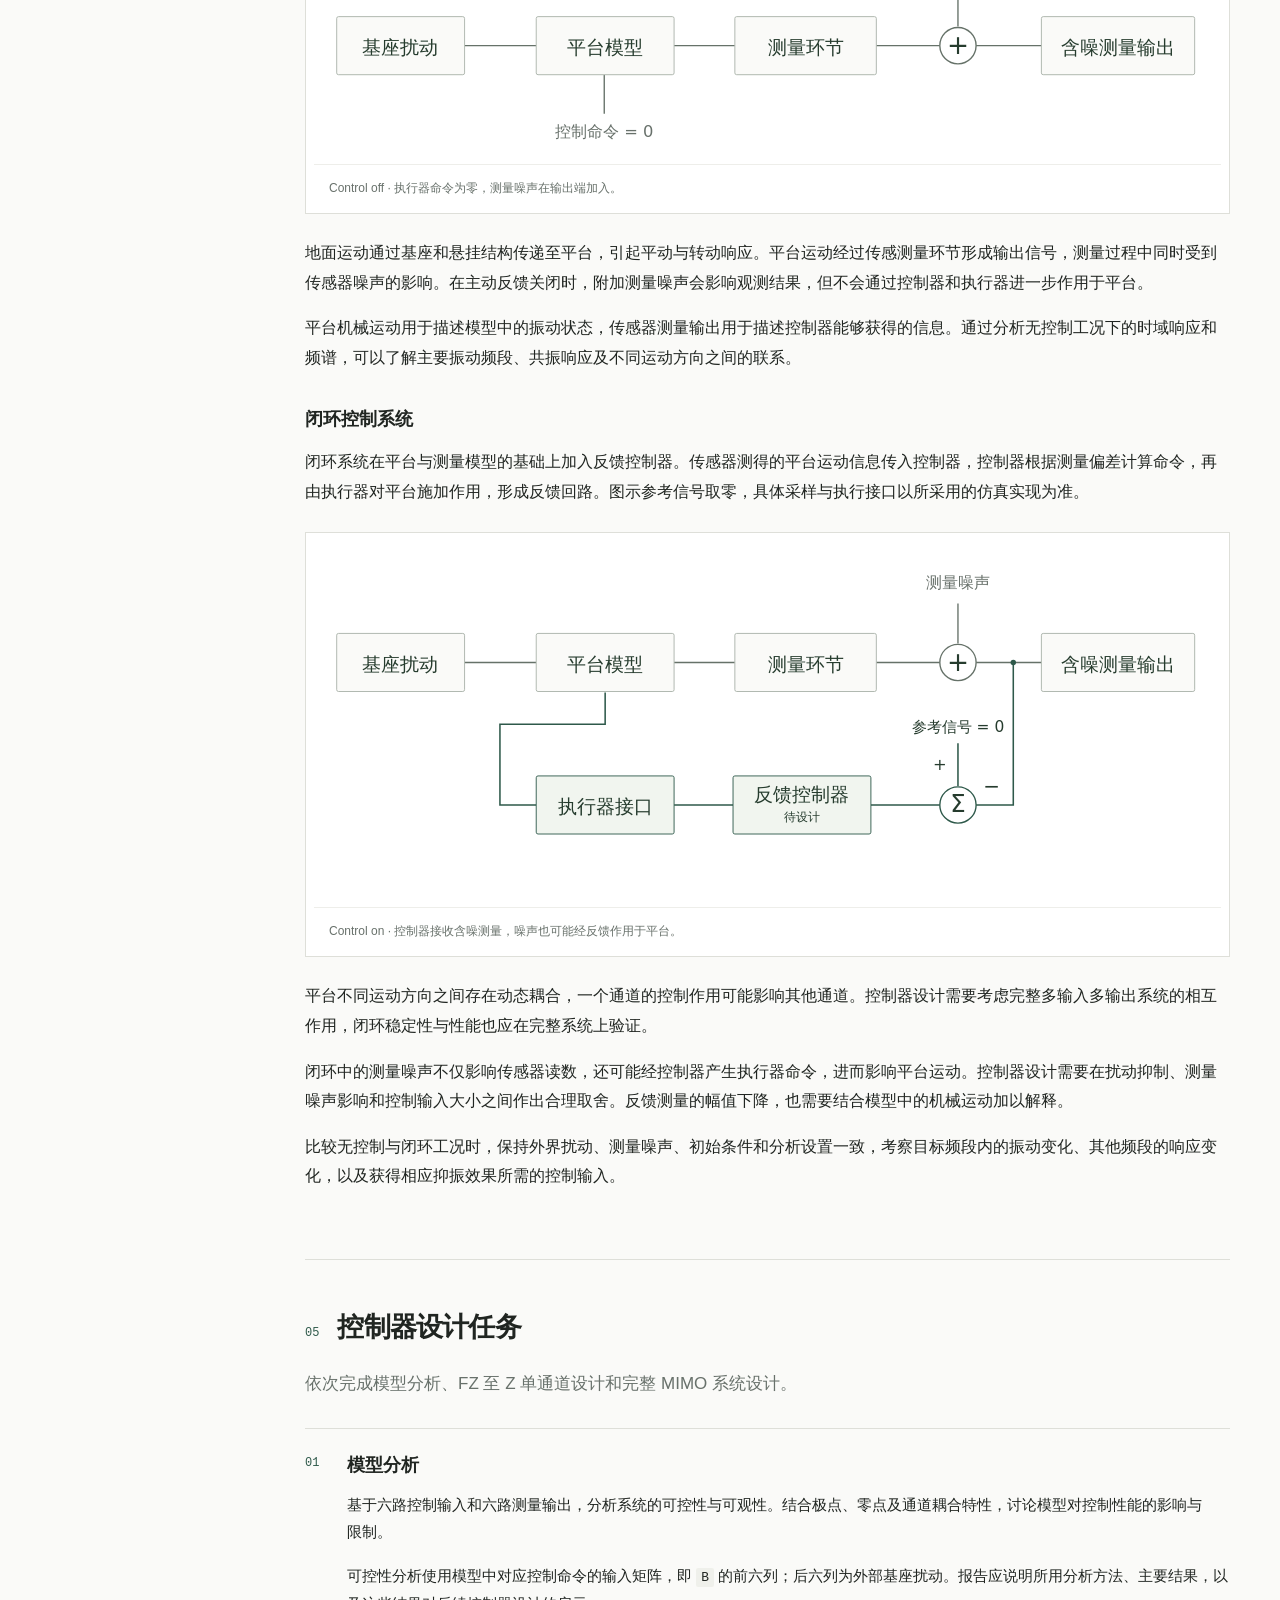
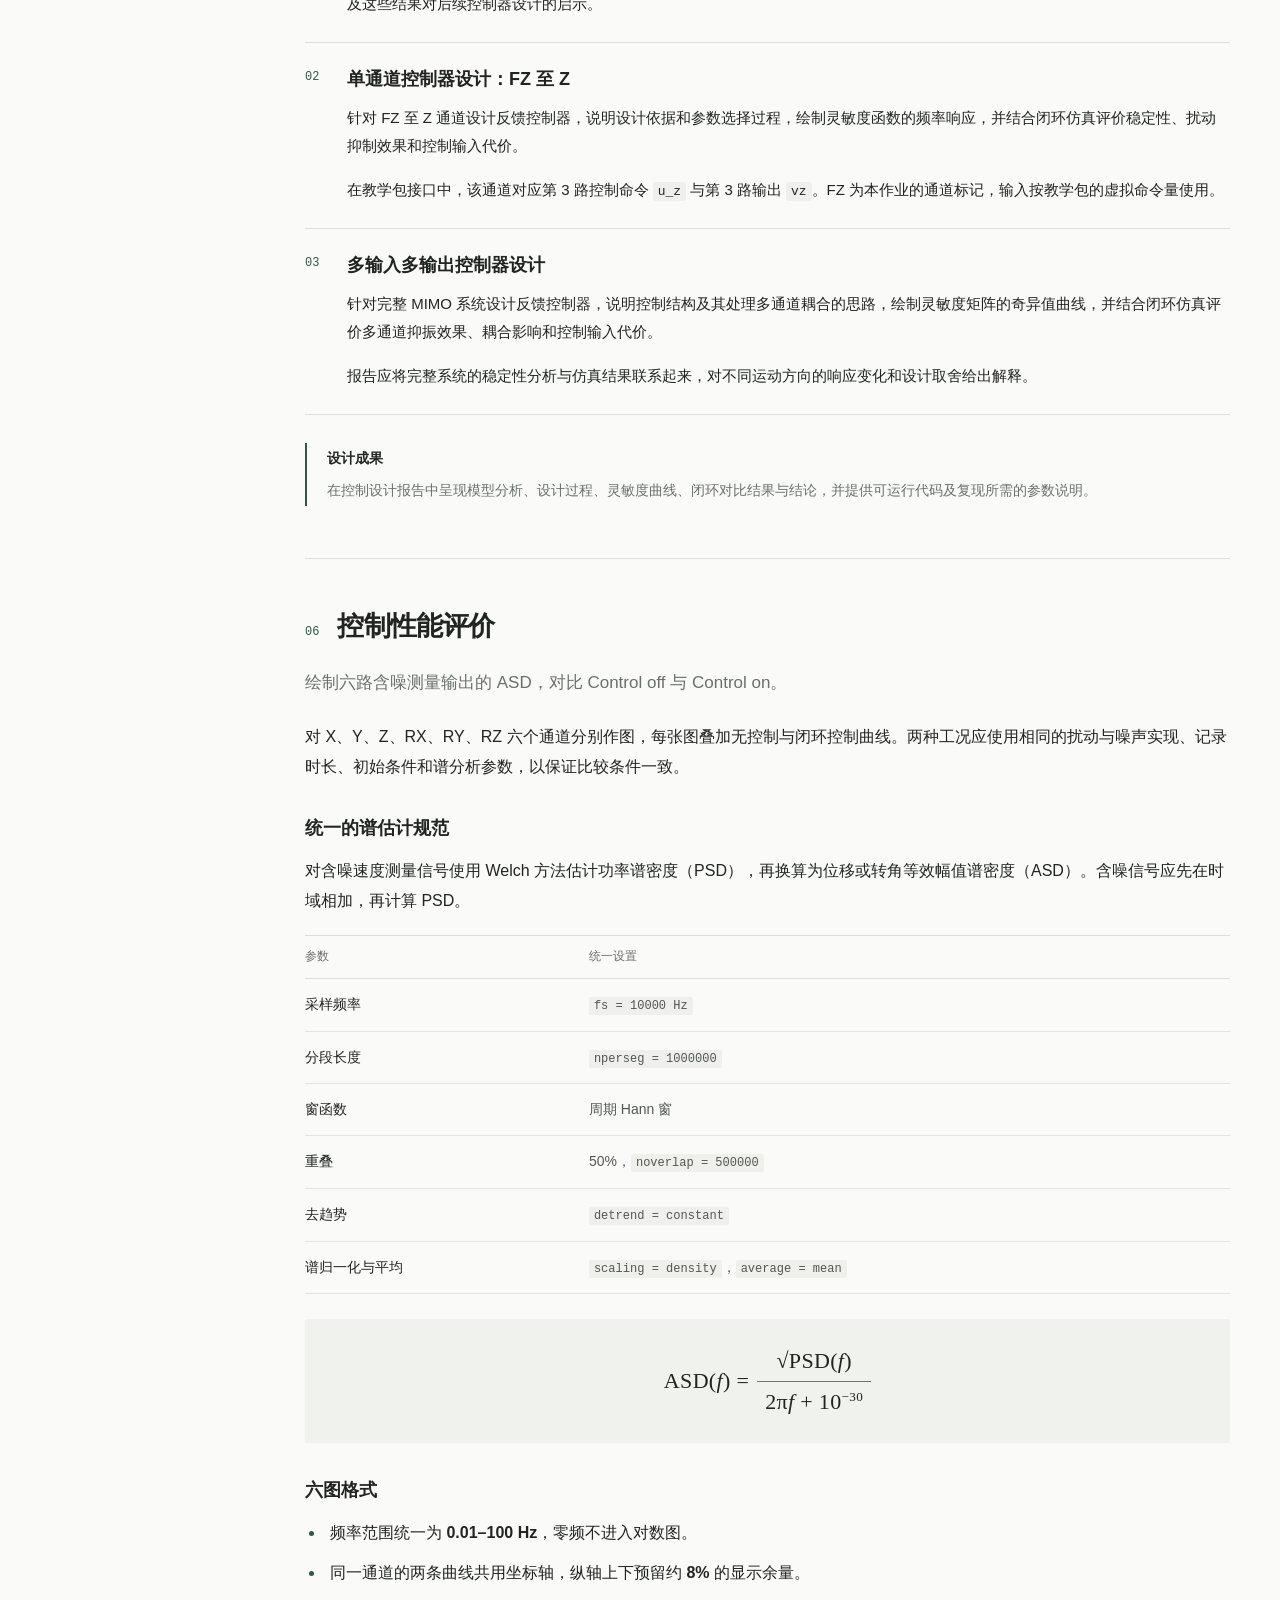
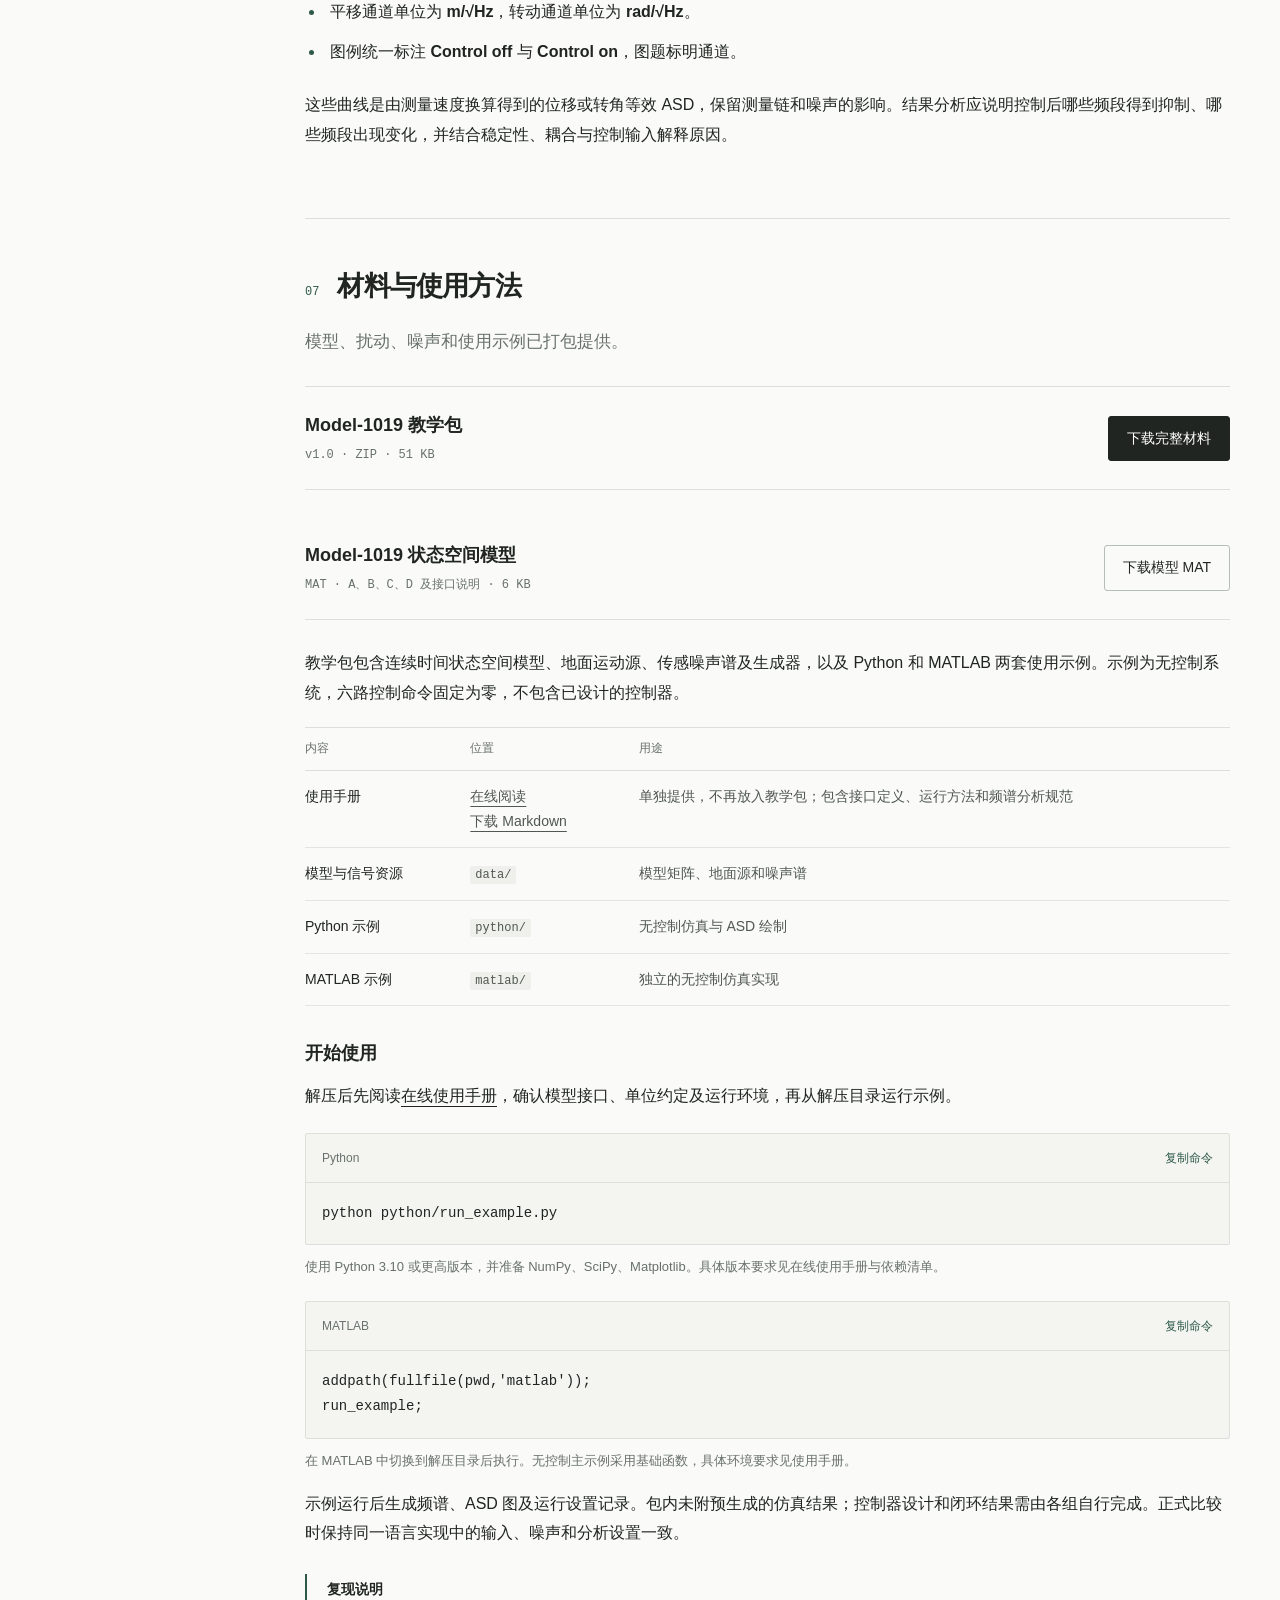
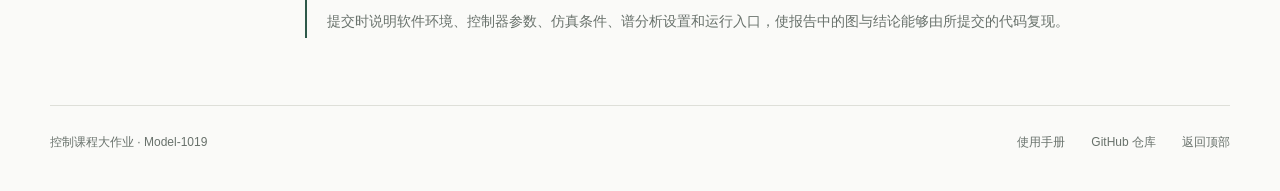
==== commit 5dd45b96: "feat(coursework): require all four literature topics Replace the pick-one literature assignment with" ====
--- a/site/index.html
+++ b/site/index.html
@@ -63,15 +63,122 @@
 
         <section id="literature" class="document-section" aria-labelledby="literature-title">
           <div class="section-heading"><span class="section-number">02</span><h2 id="literature-title">第一部分 · 专题文献调研</h2></div>
-          <p class="section-lead">以小组为单位，从以下四个主题中任选一个，开展深入文献调研。</p>
-          <p>围绕所选主题了解研究现状、代表性方法与工程应用，形成专题调研报告。调研应体现归纳、比较和分析，并联系主动隔振平台的控制问题说明所得启示。</p>
+          <p class="section-lead">以小组为单位开展专题文献调研。每组 5 人，其中 2 人负责文献调研；每名调研成员承担两个主题，全组必须覆盖全部四个主题，并合作形成一份调研报告。</p>
+          <p>本部分围绕主动隔振平台，从平台构型与布局、动力学与控制性能、低频测量与传感器融合、先进控制算法四个方面梳理研究现状、代表性方法与工程应用。调研应体现归纳、比较和分析，不能只罗列文献；各主题的结论都应联系本作业的六自由度主动隔振平台（Model-1019），说明对后续模型分析、控制器设计和性能评价的启示。</p>
+          <p>检索方法、各主题起步关键词、起步参考文献，以及评价要点与常见失分，见<a href="docs/literature-guide.html">文献调研指南</a>。</p>
+
+          <h3>一、分工与组织</h3>
+          <ol class="task-list">
+            <li><h3>人员与覆盖要求</h3><p>每组 5 人，其中 2 人为调研成员。每名调研成员负责两个主题，两人合计覆盖 A、B、C、D 全部四个主题。本部分不再采用“四选一”的方式。</p></li>
+            <li><h3>推荐分配：A + C 与 B + D</h3><p><strong>调研成员甲：A 平台构型与布局 + C 低频测量与传感器融合。</strong> 两者都回答“用什么执行器和传感器、装在哪里、测得是否准确”。传感器的选型与布局（A）直接决定低频测量能力和融合方案（C），代表性文献也大量重合。</p><p><strong>调研成员乙：B 动力学与控制性能 + D 先进控制算法。</strong> 平台的模态、耦合和右半平面零点等性能限制（B）是比较和选择先进控制算法（D）的前提。两者合在一起，便于说明“哪些限制可以靠算法改善，哪些不能”。</p></li>
+            <li><h3>其他组合</h3><p>小组也可以采用其他两两组合（如 A + B 与 C + D），但须在报告附录《分工与贡献说明》中写明组合方式和理由。无论采用哪种组合，每个主题都必须有一名主要负责人，每名调研成员恰好主责两个主题。</p></li>
+            <li><h3>主题间衔接</h3><p>两名调研成员应统一术语、符号和坐标约定，并在各自章节中互相引用相关结论，至少包括：A 中的同位/非同位布局与 B 中的零点分布；B 中的倾斜-水平耦合与 C 中的低频测量；C 中的融合滤波与 D 中的控制结构。</p></li>
+            <li><h3>与其余成员的关系</h3><p>其余 3 名成员承担本页后续各节的任务，即按“被控对象与模型接口”“仿真系统说明”完成模型分析、FZ 至 Z 单通道控制器设计和多输入多输出控制器设计，并按“控制性能评价”完成六通道 ASD 对比，具体分工由小组确定。调研成员通过本部分的综合章把结论交给后续成员。</p></li>
+          </ol>
+
+          <h3>三、各主题内容指引</h3>
+          <p>各主题均须完成：研究现状梳理、代表性方案比较、适用条件与局限分析、对本作业的启示。下列“必须回答的问题”是各章的最低要求，可以在此基础上拓展。起步方向与关键词见<a href="docs/literature-guide.html">文献调研指南</a>，不能代替系统检索。</p>
           <div class="topic-list">
-            <section class="topic"><span class="topic-index">A</span><div><h3>平台构型与布局</h3><p>调研典型主动隔振平台的结构形式，包括自由度配置、支撑或悬挂方式、执行器与传感器的选型及空间布局。比较不同方案的特点，分析结构与布局对平台运动、测量和控制实现的影响。</p></div></section>
-            <section class="topic"><span class="topic-index">B</span><div><h3>动力学与控制性能</h3><p>调研平台的动力学特性，重点关注固有频率、阻尼、模态及多自由度耦合，分析这些特性对闭环稳定性、控制带宽和振动抑制效果的影响。结合具体模型，讨论右半平面零点等非最小相位特征的产生条件及其带来的控制性能限制。</p></div></section>
-            <section class="topic"><span class="topic-index">C</span><div><h3>低频测量与传感器融合</h3><p>调研惯性传感器在低频测量中的性能局限及其对主动隔振效果的影响。进一步研究惯性测量与相对位移等互补测量信号的融合方案，比较其融合原理、频带分工、参数选择及适用条件。</p></div></section>
-            <section class="topic"><span class="topic-index">D</span><div><h3>先进控制算法</h3><p>调研适用于主动隔振平台的先进控制方法，介绍其基本原理、控制结构及模型与测量信息需求。比较不同方法的性能特点、鲁棒性和实现难度，结合本作业对象提出候选控制方案及选择理由。</p></div></section>
+            <section class="topic"><span class="topic-index">A</span><div>
+              <h3>平台构型与布局</h3>
+              <p>调研典型主动隔振平台的结构形式，包括自由度配置、支撑或悬挂方式、执行器与传感器的选型及空间布局。比较不同方案的特点，分析结构与布局对平台运动、测量和控制实现的影响。</p>
+                <p><strong>必须回答的问题</strong></p>
+                <ul class="prose-list">
+                  <li>主动隔振平台有哪些典型构型（如 Stewart/hexapod 六杆并联平台、正交布置的多轴平台、多级隔振平台、悬挂式平台）？各自的自由度配置、支撑或悬挂方式和典型应用场景是什么？</li>
+                  <li>支撑刚度的选择（软支撑与硬支撑、被动固有频率的高低）如何影响低频传递率、主动控制带宽，以及对执行器行程与推力的要求？</li>
+                  <li>音圈电机、压电、电磁等执行器在行程、带宽、推力、迟滞和发热等方面各有什么特点？低频隔振场景为什么常用音圈电机？</li>
+                  <li>执行器和传感器的数量与空间布局，如何影响输入输出坐标变换、通道解耦程度和测量冗余？</li>
+                  <li>同位布置与非同位布置在结构上如何区分？它们对闭环稳定性和控制实现有什么影响？（与主题 B 衔接）</li>
+                  <li>本作业平台采用三个悬挂片、三个水平和三个竖直音圈电机、三只三轴惯性速度传感器（九路原始测量）的方案，属于哪类构型与布局？与文献中的方案相比，有哪些优点和可能的局限？</li>
+                </ul>
+            </div></section>
+            <section class="topic"><span class="topic-index">B</span><div>
+              <h3>动力学与控制性能</h3>
+              <p>调研平台的动力学特性，重点关注固有频率、阻尼、模态及多自由度耦合，分析这些特性对闭环稳定性、控制带宽和振动抑制效果的影响。结合具体模型，讨论右半平面零点等非最小相位特征的产生条件及其带来的控制性能限制。</p>
+                <p><strong>必须回答的问题</strong></p>
+                <ul class="prose-list">
+                  <li>多自由度隔振平台的固有频率、阻尼和模态主要由哪些因素决定？平动与转动之间为什么会耦合（如质心与支撑中心不重合、布局不对称）？</li>
+                  <li>被动隔振的传递率在共振附近和高频段有什么特征？主动控制能改变其中哪些部分，又受到哪些约束？</li>
+                  <li>同位控制为什么能带来零极点交替和较好的鲁棒稳定性？非同位布置在什么条件下会出现右半平面零点？</li>
+                  <li>右半平面零点（非最小相位特征）会带来哪些性能限制？请结合 Bode 灵敏度积分和相关折中关系，说明它对可达带宽、灵敏度峰值和扰动抑制的影响。</li>
+                  <li>倾斜-水平耦合的物理来源是什么？它为什么会在低频段限制水平方向的测量与控制？（与主题 C 衔接）</li>
+                  <li>多输入多输出系统为什么要用奇异值、方向性和传输零点描述性能？只做逐通道 SISO 分析可能遗漏什么？</li>
+                  <li>结合本作业模型的结构（倾角记忆状态、测量滤波状态、通道耦合），指出后续模型分析应重点检查哪些现象。只提出检查要点，不替代后续成员的分析。</li>
+                </ul>
+            </div></section>
+            <section class="topic"><span class="topic-index">C</span><div>
+              <h3>低频测量与传感器融合</h3>
+              <p>调研惯性传感器在低频测量中的性能局限及其对主动隔振效果的影响。进一步研究惯性测量与相对位移等互补测量信号的融合方案，比较其融合原理、频带分工、参数选择及适用条件。</p>
+                <p><strong>必须回答的问题</strong></p>
+                <ul class="prose-list">
+                  <li>速度型惯性传感器（检波器、地震计）的传递特性是什么？低频灵敏度下降和自噪声上升如何限制 0.1–10 Hz 频段的隔振效果？</li>
+                  <li>水平惯性传感器为什么会在低频测到“表观”运动？倾斜-水平耦合随频率怎样变化？倾角或转动测量、倾斜减除等现有抑制手段各有什么条件和代价？</li>
+                  <li>惯性测量与相对位移测量各自适用于哪个频段？互补滤波融合的原理是什么？融合频率和滤波器阶数如何影响噪声注入、低频漂移和稳定性？</li>
+                  <li>至少比较三种融合或校正方案（如一阶或高阶互补滤波、优化设计的融合滤波器、传感器校正、双传感器反馈），说明其原理、频带分工、参数选择和适用条件。</li>
+                  <li>天钩阻尼依赖什么测量量？在本作业只有惯性速度测量的条件下，这一思想能实现到什么程度？</li>
+                  <li>闭环中的测量噪声怎样经控制器作用到平台上？调研结论对解读“控制性能评价”中的 ASD 曲线有什么帮助？</li>
+                </ul>
+            </div></section>
+            <section class="topic"><span class="topic-index">D</span><div>
+              <h3>先进控制算法</h3>
+              <p>调研适用于主动隔振平台的先进控制方法，介绍其基本原理、控制结构及模型与测量信息需求。比较不同方法的性能特点、鲁棒性和实现难度，结合本作业对象提出候选控制方案及选择理由。</p>
+                <p><strong>必须回答的问题</strong></p>
+                <ul class="prose-list">
+                  <li>主动隔振的控制目标如何形式化（扰动抑制、传递率整形、测量噪声影响、控制输入约束）？灵敏度函数与补灵敏度函数分别反映什么？</li>
+                  <li>至少比较四类方法（如解耦加经典 SISO 控制、H∞ 或 μ 综合等鲁棒控制、模型预测控制、自适应前馈控制、滑模等非线性鲁棒控制、学习型或数据驱动控制），说明其基本原理、控制结构、对模型精度和测量信息的需求、鲁棒性、计算量与实现难度。</li>
+                  <li>反馈控制和前馈控制在隔振中如何分工？前馈需要哪些额外的测量信息？对照本页“被控对象与模型接口”“仿真系统说明”，判断本作业接口能提供哪些信号。</li>
+                  <li>主题 B 中的性能限制（右半平面零点、带宽限制、通道耦合）会怎样制约各类方法？哪些不足可以靠算法改善，哪些属于对象本身的限制？</li>
+                  <li>学习型和数据驱动方法在隔振中的证据强度如何（实验对象、对比基线、仅仿真还是有实验）？在本作业的线性模型与仿真条件下是否适用？</li>
+                  <li>分别针对 FZ 至 Z 单通道和完整 MIMO 系统提出候选控制方案并说明理由，作为交给控制设计成员的建议。只给方向和依据，不给具体整定参数。</li>
+                </ul>
+            </div></section>
           </div>
-          <div class="note"><strong>调研成果</strong><p>每组提交一份所选主题的文献调研报告，包含研究现状梳理、代表性方案比较、适用条件与局限分析，以及对本作业的启示，并规范标注文献来源。</p></div>
+
+          <h3>四、篇幅与文献要求</h3>
+          <p>下表为最低要求。篇幅按正文汉字计，不含封面、目录、图表、参考文献和附录。超出上限不加分。</p>
+          <div class="table-scroll" role="region" aria-label="篇幅与文献要求" tabindex="0"><table>
+            <thead><tr><th scope="col">项目</th><th scope="col">要求</th></tr></thead>
+            <tbody>
+              <tr><th scope="row">每个主题章节</th><td>正文 4000–6000 字</td></tr>
+              <tr><th scope="row">综合章</th><td>正文 2500–4000 字</td></tr>
+              <tr><th scope="row">全文正文</th><td>约 1.85 万–2.8 万字</td></tr>
+              <tr><th scope="row">每个主题引用文献</th><td>不少于 12 篇，其中综述类不少于 2 篇</td></tr>
+              <tr><th scope="row">全文参考文献</th><td>去重后不少于 40 篇</td></tr>
+              <tr><th scope="row">英文期刊论文占比</th><td>全文去重后不低于 50%</td></tr>
+              <tr><th scope="row">文献时效</th><td>近十年（2017 年及以后）发表的文献不少于 40%；经典奠基性文献不受年份限制</td></tr>
+              <tr><th scope="row">比较表</th><td>每个主题至少 1 张，比较不少于 3 种方案、不少于 4 个比较维度；综合章至少 1 张“结论—启示—交接对象”对照表</td></tr>
+              <tr><th scope="row">图</th><td>每个主题至少 2 幅（原理、结构或频响示意），可以自绘，引用他人图须注明来源</td></tr>
+            </tbody>
+          </table></div>
+          <ul class="prose-list">
+            <li>期刊论文、学术会议论文、学位论文、专著与教材、权威机构技术报告（如 LIGO 技术文档）可作为参考文献。百科、博客、问答社区、商业宣传页不得作为主要依据，产品手册只能用作参数参考，并须注明。</li>
+            <li>每篇被引文献都须在正文中有实际引用和讨论，不得只列在参考文献表中。</li>
+          </ul>
+
+          <h3>五、报告结构与综合章</h3>
+          <p>每组提交 <strong>一份</strong> 涵盖四个主题的调研报告。建议结构：封面与摘要；引言；第 2–5 章依次对应主题 A–D；第 6 章综合分析与对本作业的设计启示（两名调研成员共同完成）；结论与展望；参考文献；附录（分工与贡献说明、检索记录、AI 工具使用声明）。</p>
+          <ul class="prose-list">
+            <li>综合章须把四个主题的结论落实到本作业平台：构型与布局带来哪些耦合，低频测量与倾角影响会限制什么，动力学特征与零点会带来哪些性能限制，在这些条件下哪类控制结构更合理。</li>
+            <li>给出<strong>设计启示清单</strong>（表格形式），每条写明：启示内容、依据（文献及所在章节）、对应的后续任务（模型分析、FZ 至 Z 单通道设计、MIMO 设计或控制性能评价）、建议的检查或验证方式。</li>
+            <li>启示应给出方向、依据和需要关注的风险，不给出具体控制器参数、性能指标或预期结果。</li>
+            <li>两名调研成员在报告中注明综合章的完成方式（共同撰写或分节撰写后统稿）。</li>
+          </ul>
+
+          <h3>六、引用格式与学术规范</h3>
+          <ul class="prose-list">
+            <li><strong>参考文献格式。</strong> 统一采用 GB/T 7714—2025《信息与文献　参考文献著录规则》，正文用顺序编码制标注，文末按引用顺序列出。有 DOI 的文献须给出 DOI。</li>
+            <li><strong>图表来源。</strong> 图表须编号、配图题或表题。引用、改绘他人图表时，须在图题或表注中注明来源文献；自绘图表注明“作者自绘”或“根据文献[x]改绘”。</li>
+            <li><strong>学术诚信。</strong> 不得抄袭、拼贴或简单翻译他人文字，引用原文须加引号并标注出处。不得引用未读过的文献，不得编造或篡改文献信息和数据。</li>
+            <li><strong>AI 工具使用声明。</strong> 可以使用 AI 工具辅助检索、翻译和语言润色，但须在附录中如实说明使用的工具、用途和范围。AI 生成的文献条目、数据和结论必须逐条核对原始文献；因使用 AI 而引用了不存在或与原文不符的文献，按学术不端处理。</li>
+          </ul>
+
+          <h3>八、提交与交接</h3>
+          <ul class="prose-list">
+            <li>提交内容：调研报告一份（PDF），附录中包含分工与贡献说明、检索记录和 AI 工具使用声明。提交时间和方式以课程通知为准。</li>
+            <li>交接：两名调研成员应在后续成员开始控制器设计前，把综合章（含设计启示清单）交给负责模型分析、单通道设计、MIMO 设计和性能评价的成员。后续成员在控制设计报告中可以引用调研结论，并说明采纳或未采纳的理由。</li>
+          </ul>
+
+          <div class="note"><strong>调研成果</strong><p>每组提交一份涵盖 A、B、C、D 四个主题的文献调研报告。内容包括各主题的研究现状梳理、代表性方案比较、适用条件与局限分析，以及将四个主题联系到本作业平台的综合章和设计启示清单，并按规范标注文献与图表来源。</p></div>
         </section>
 
         <section id="model" class="document-section" aria-labelledby="model-title">
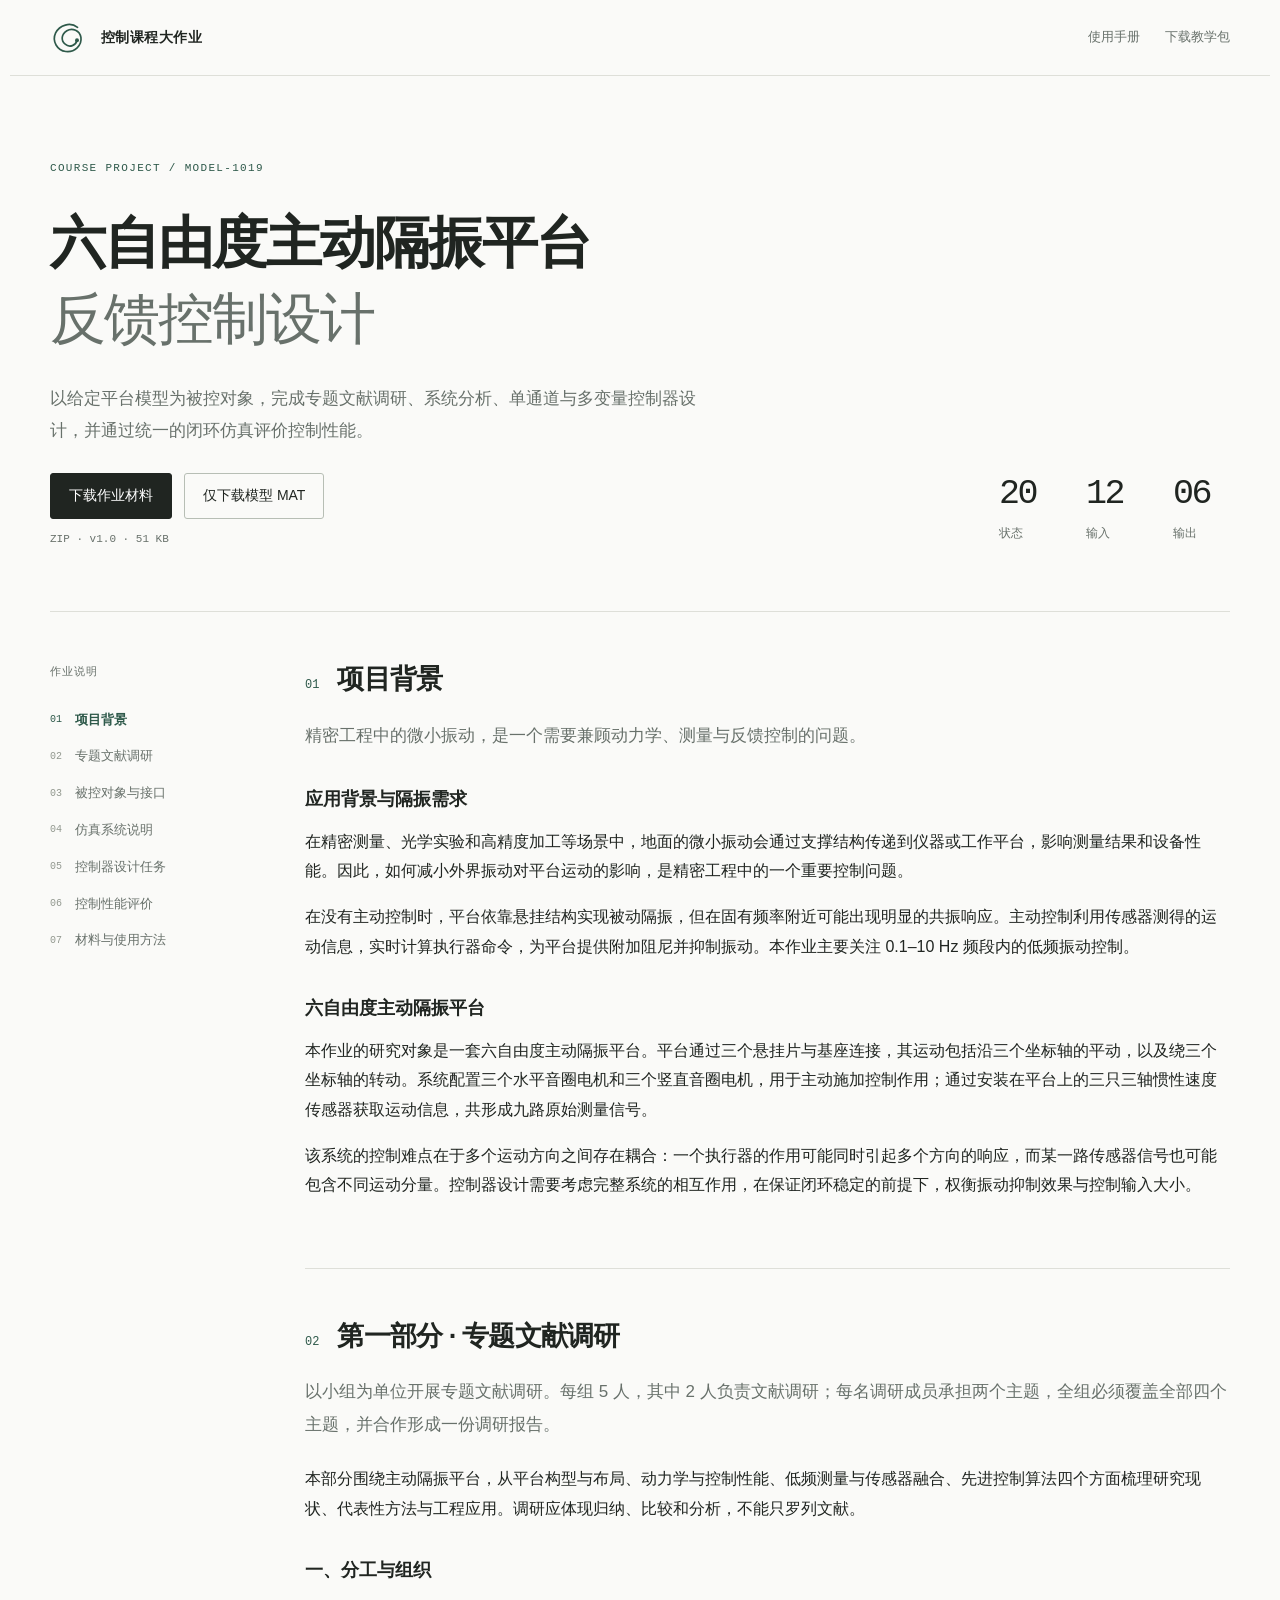
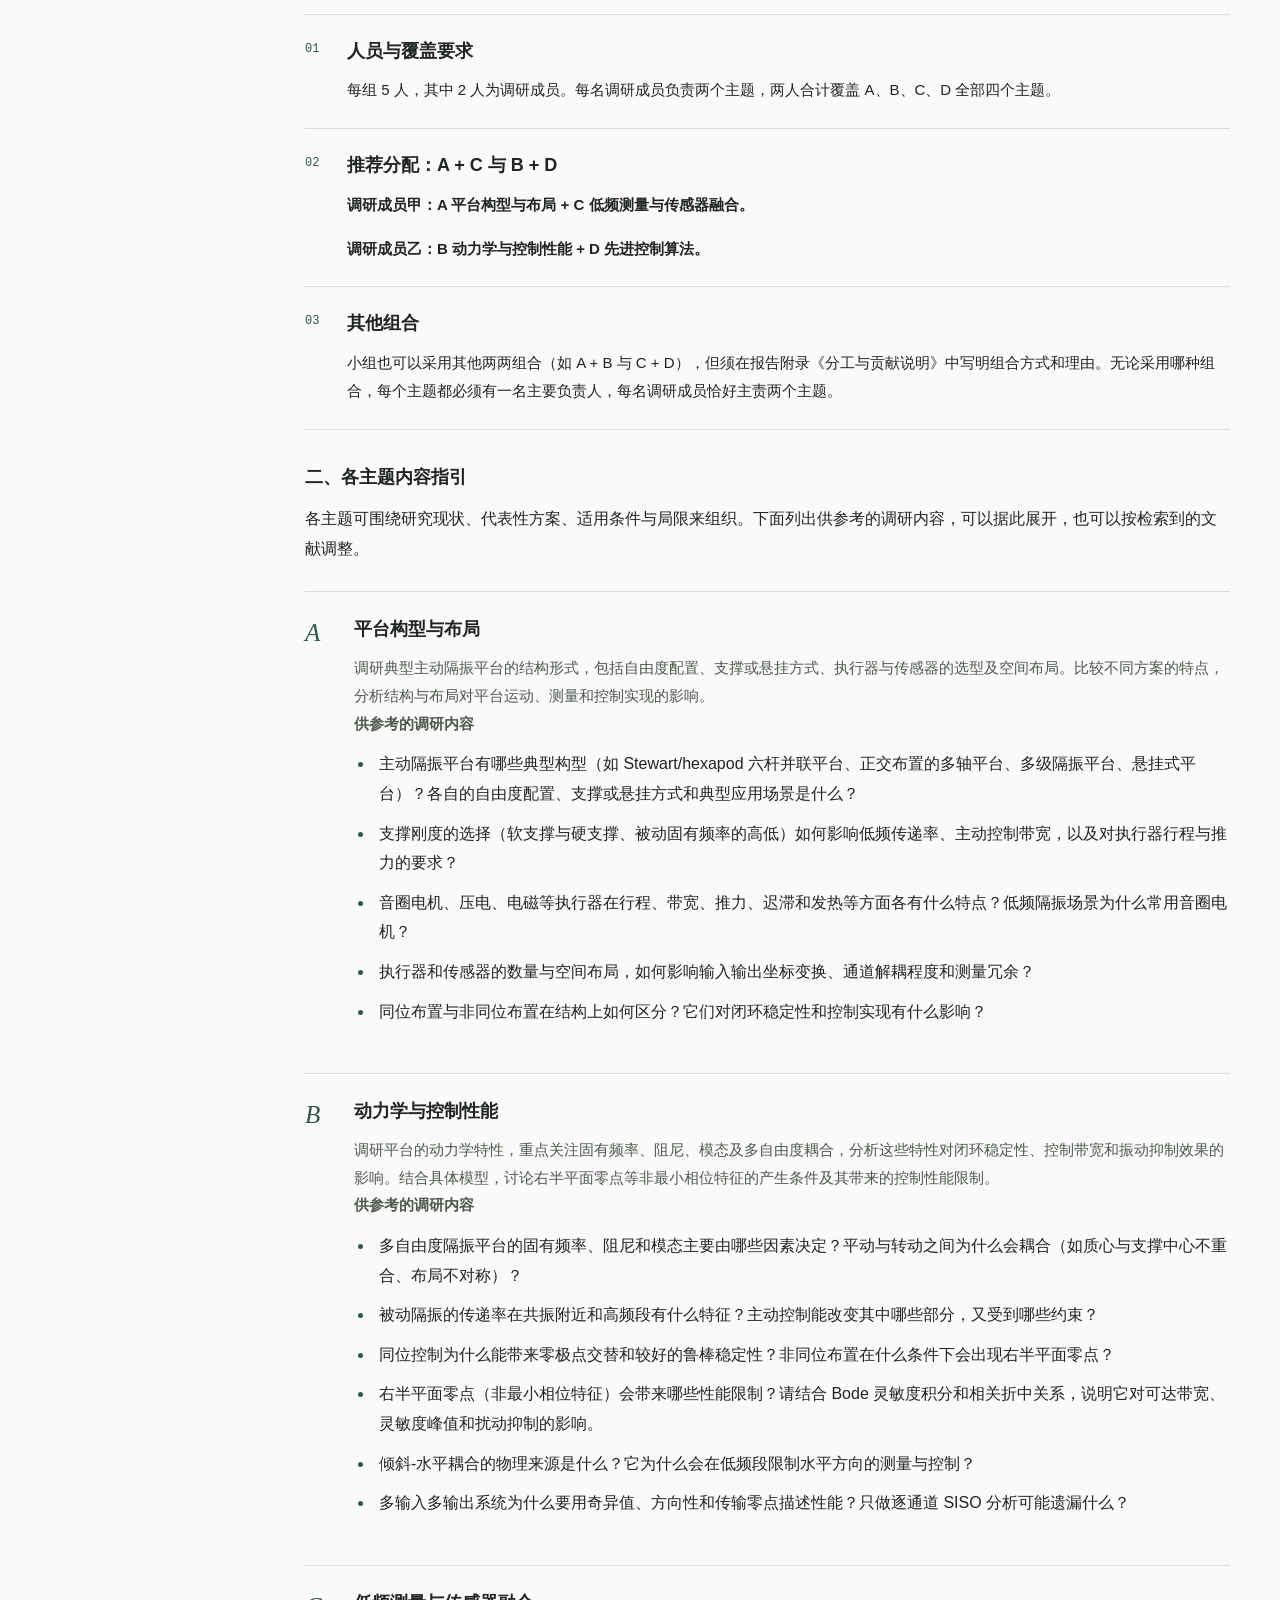
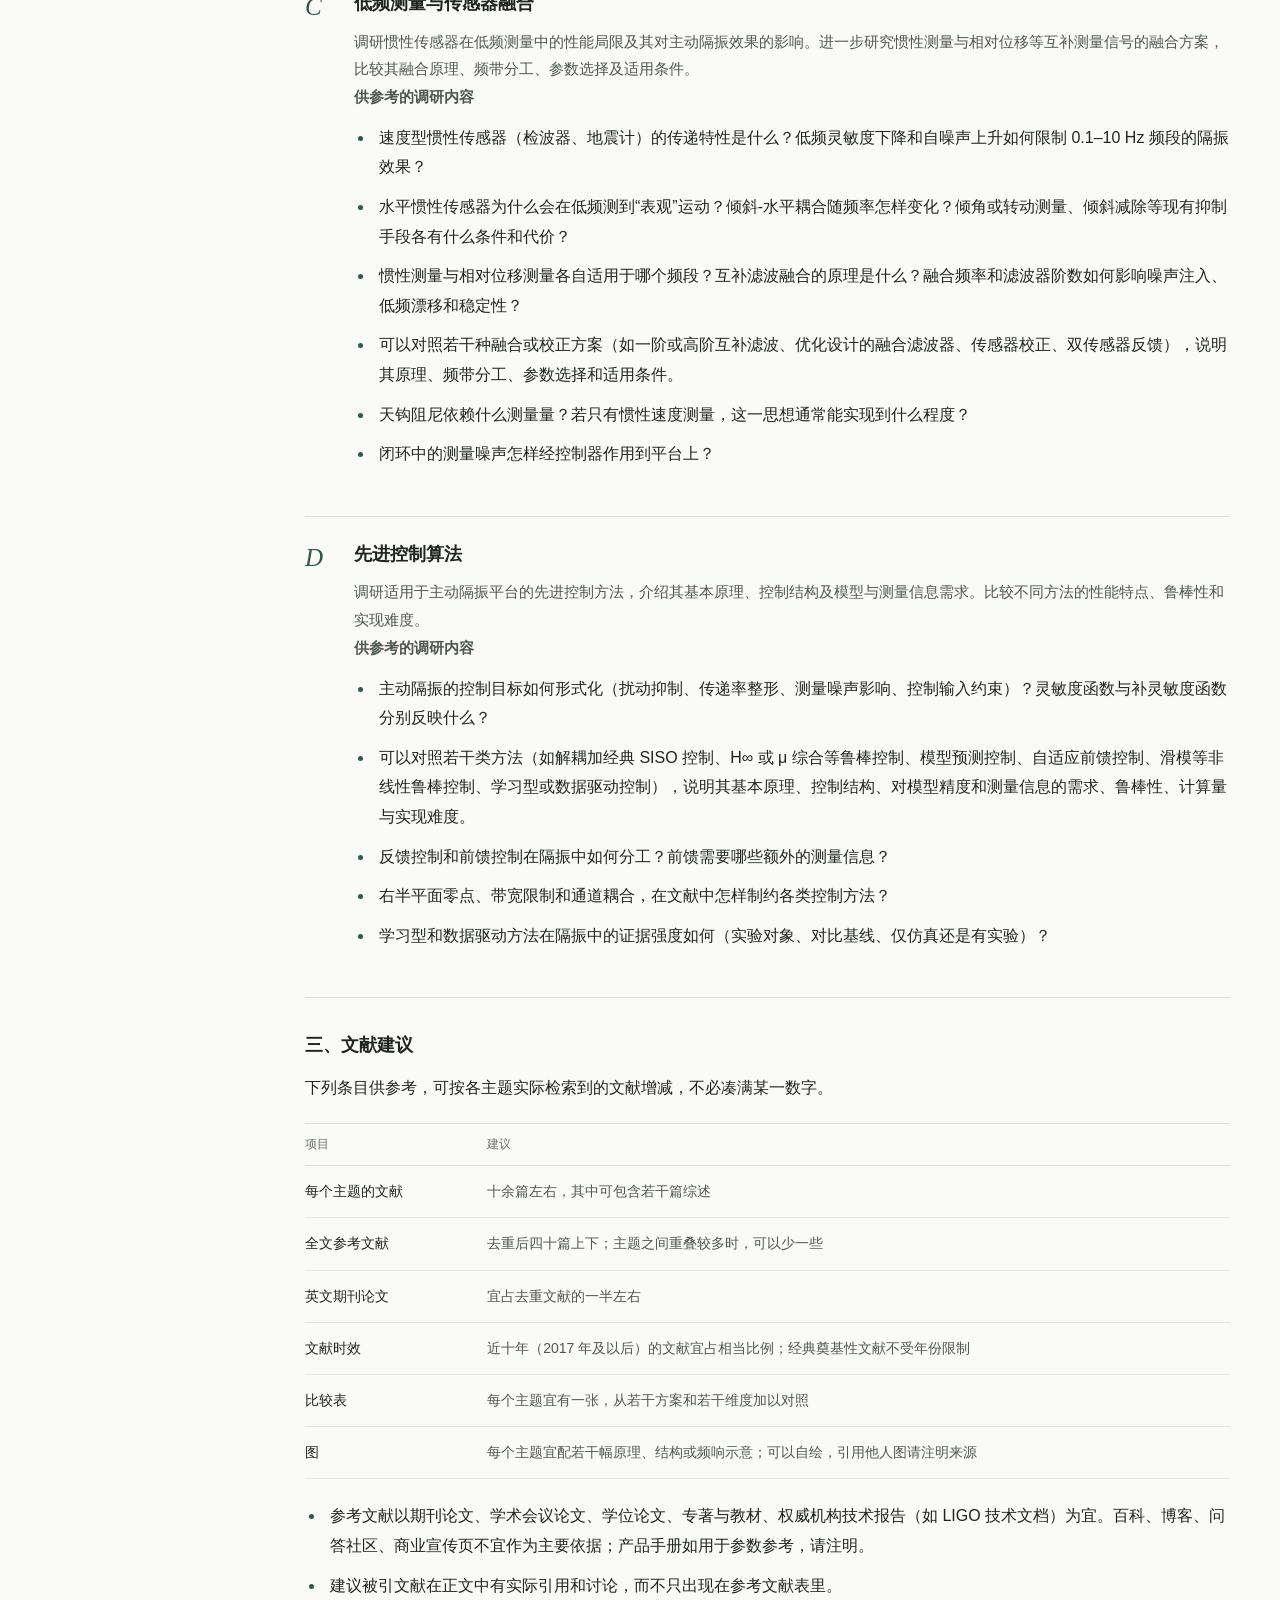
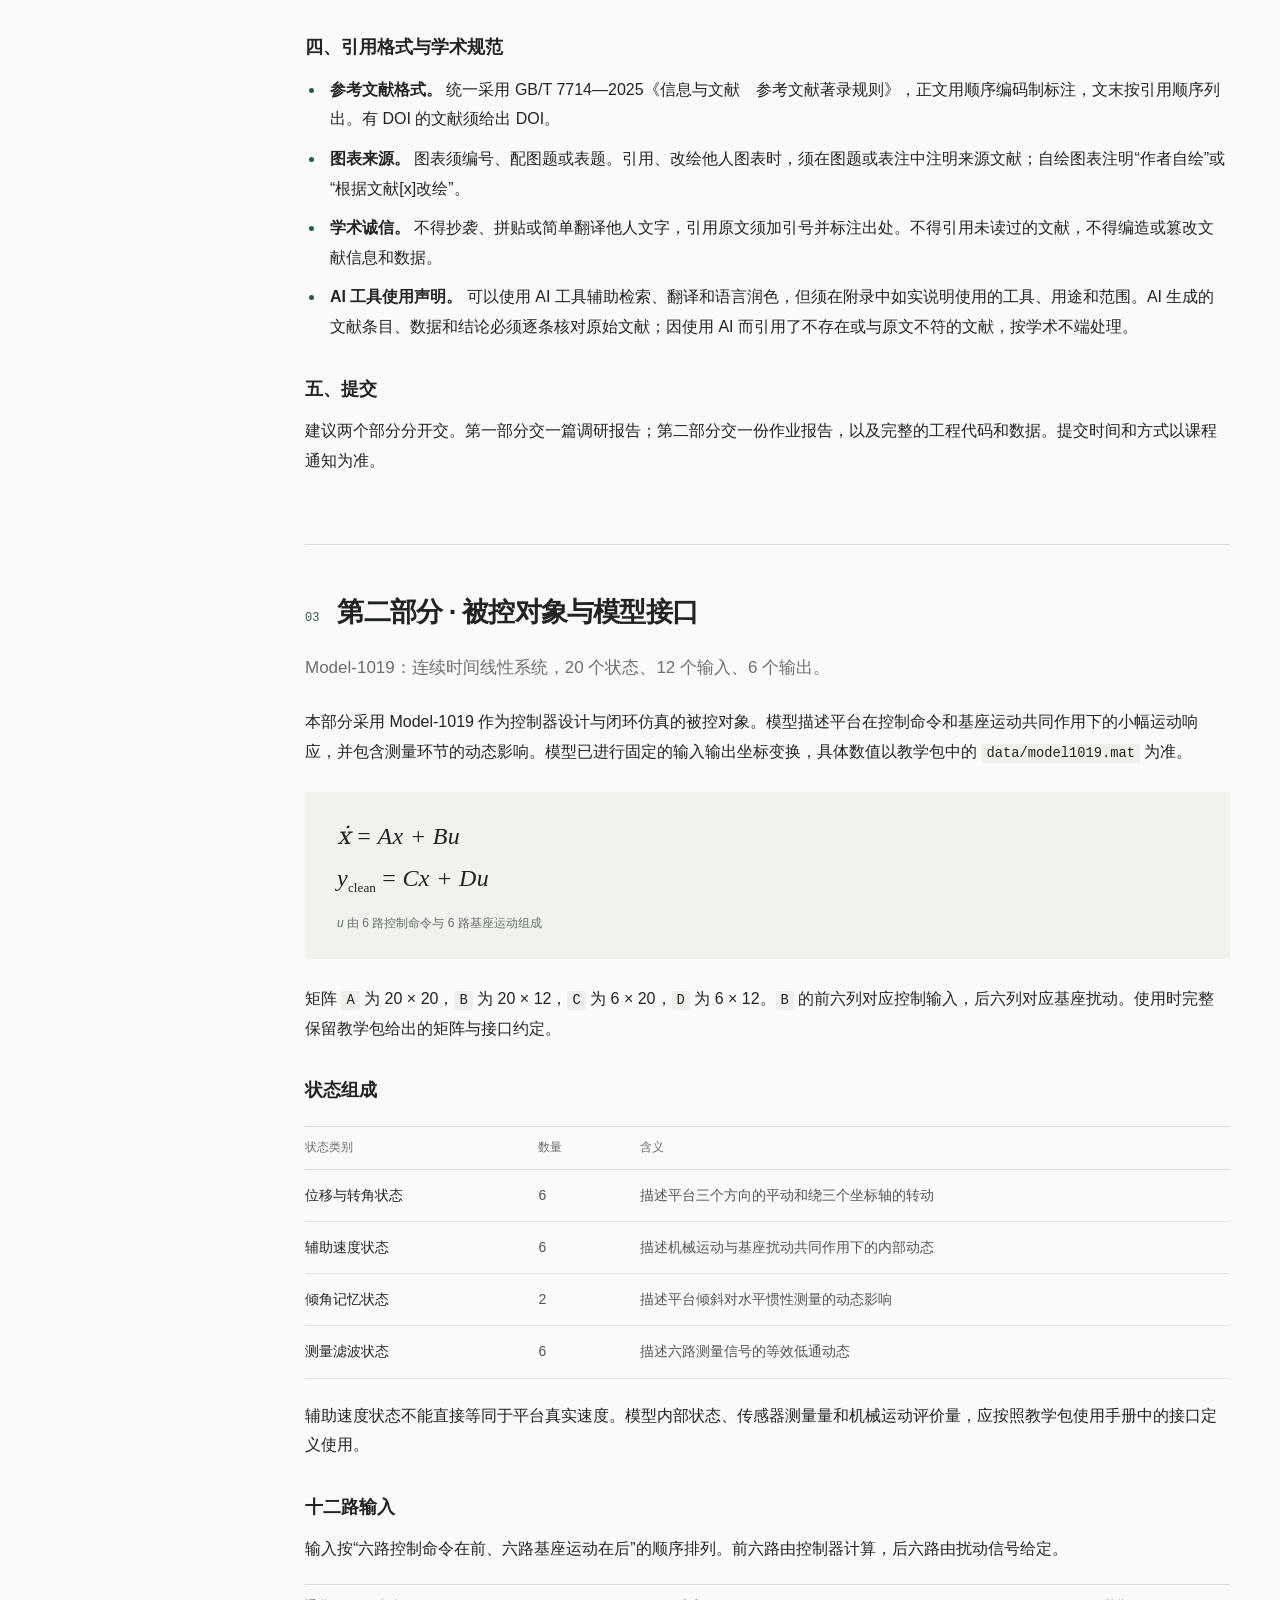
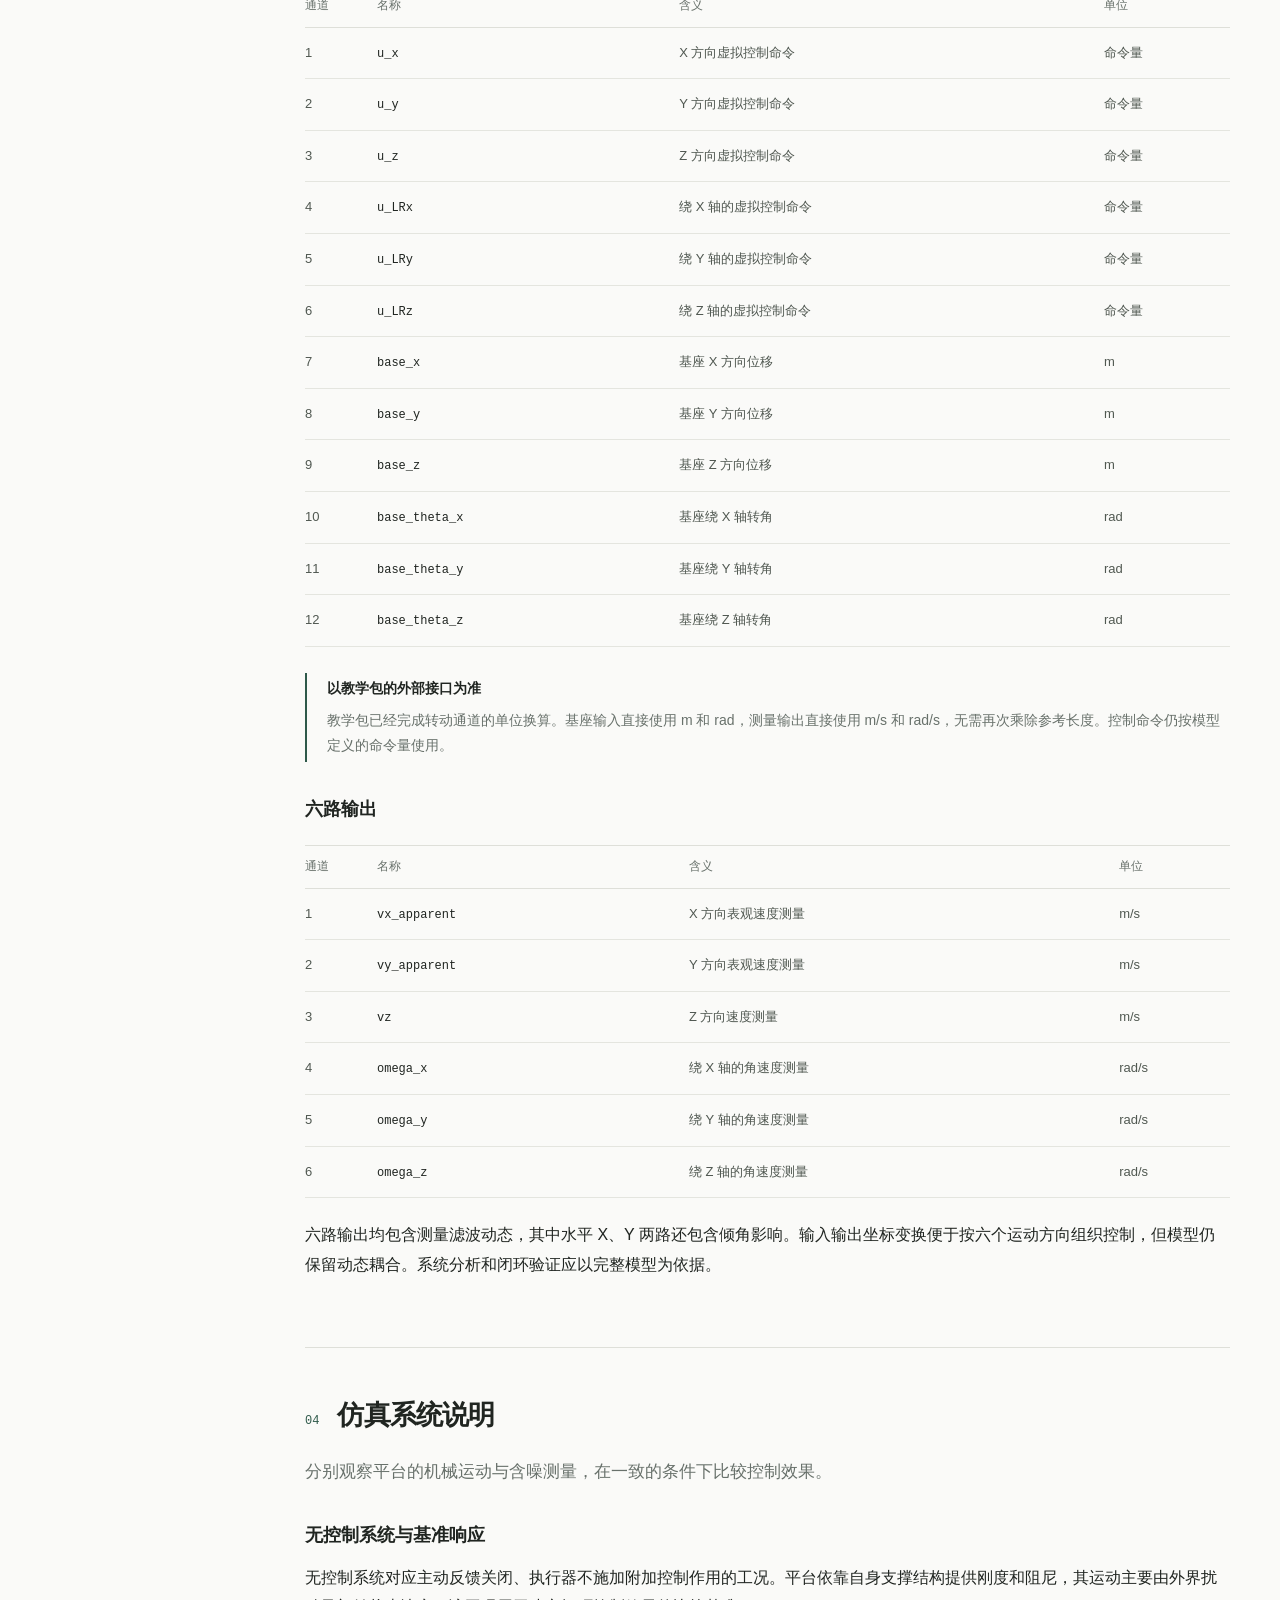
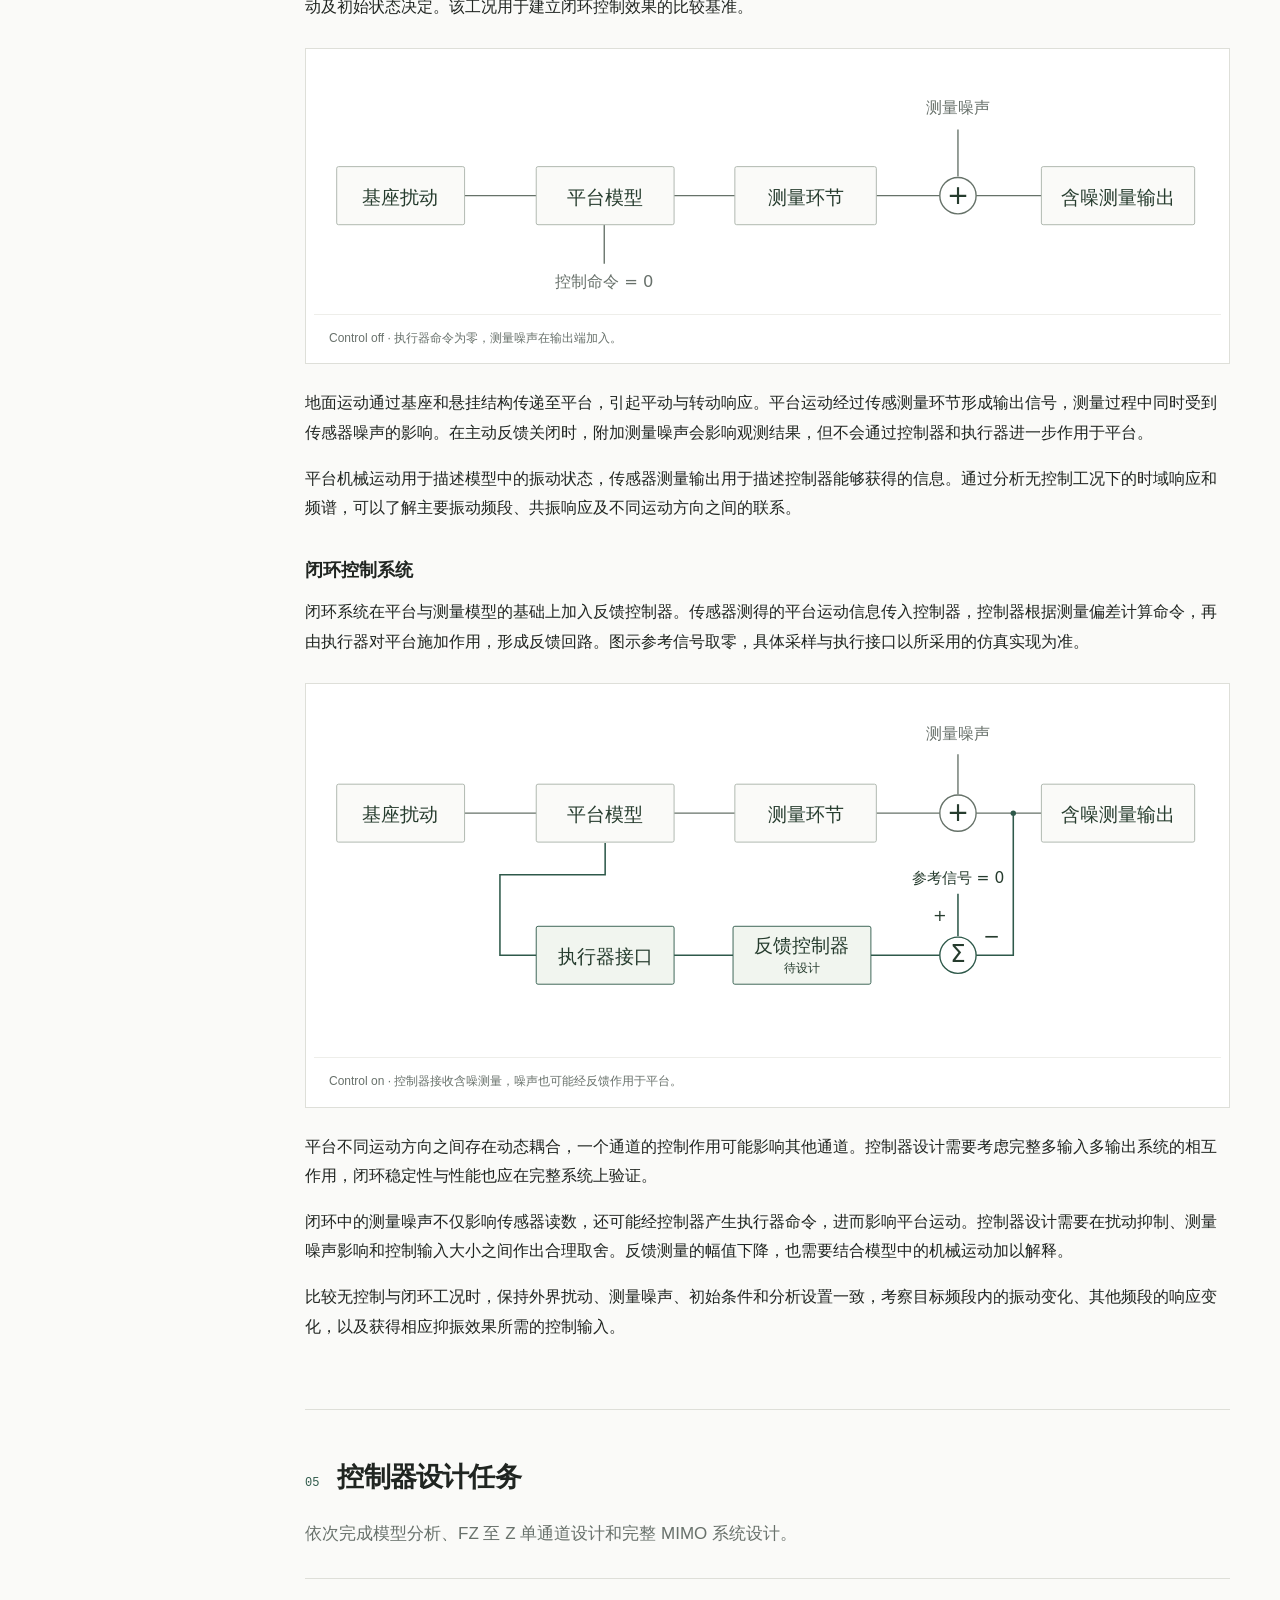
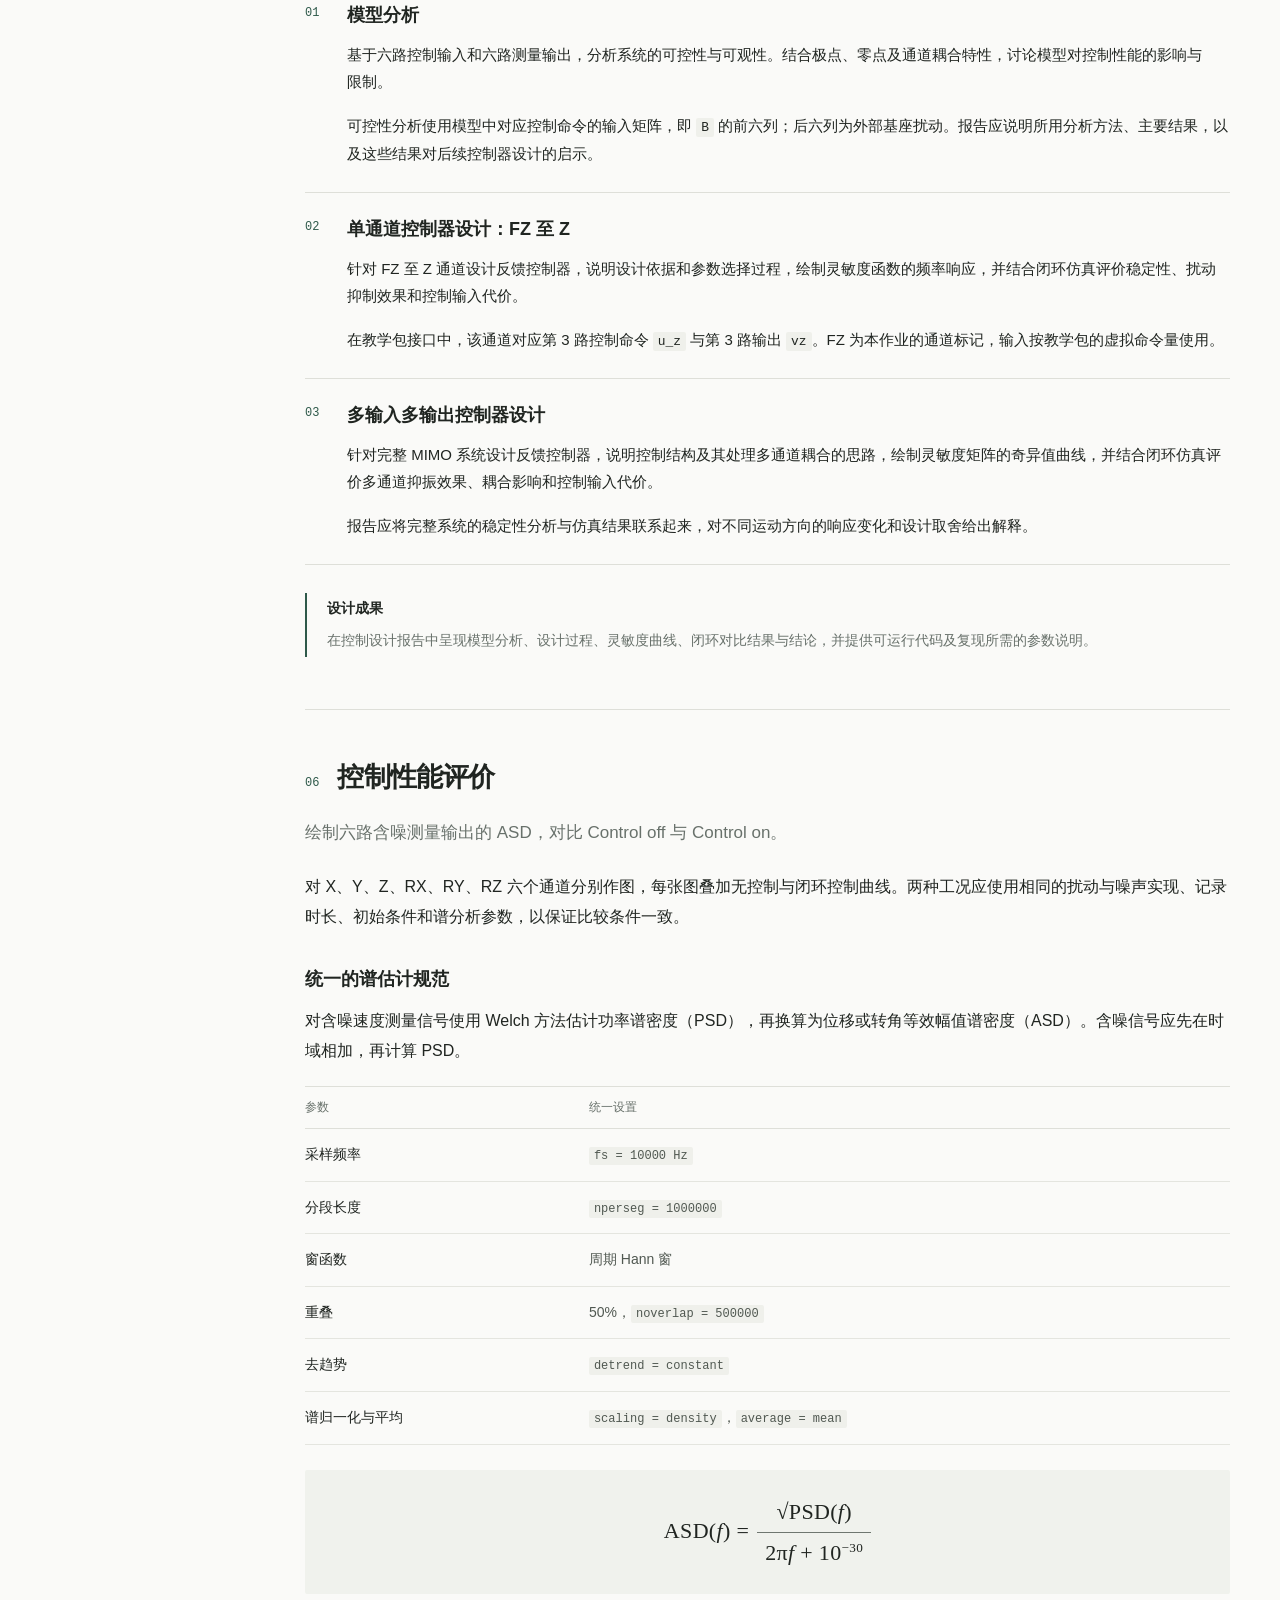
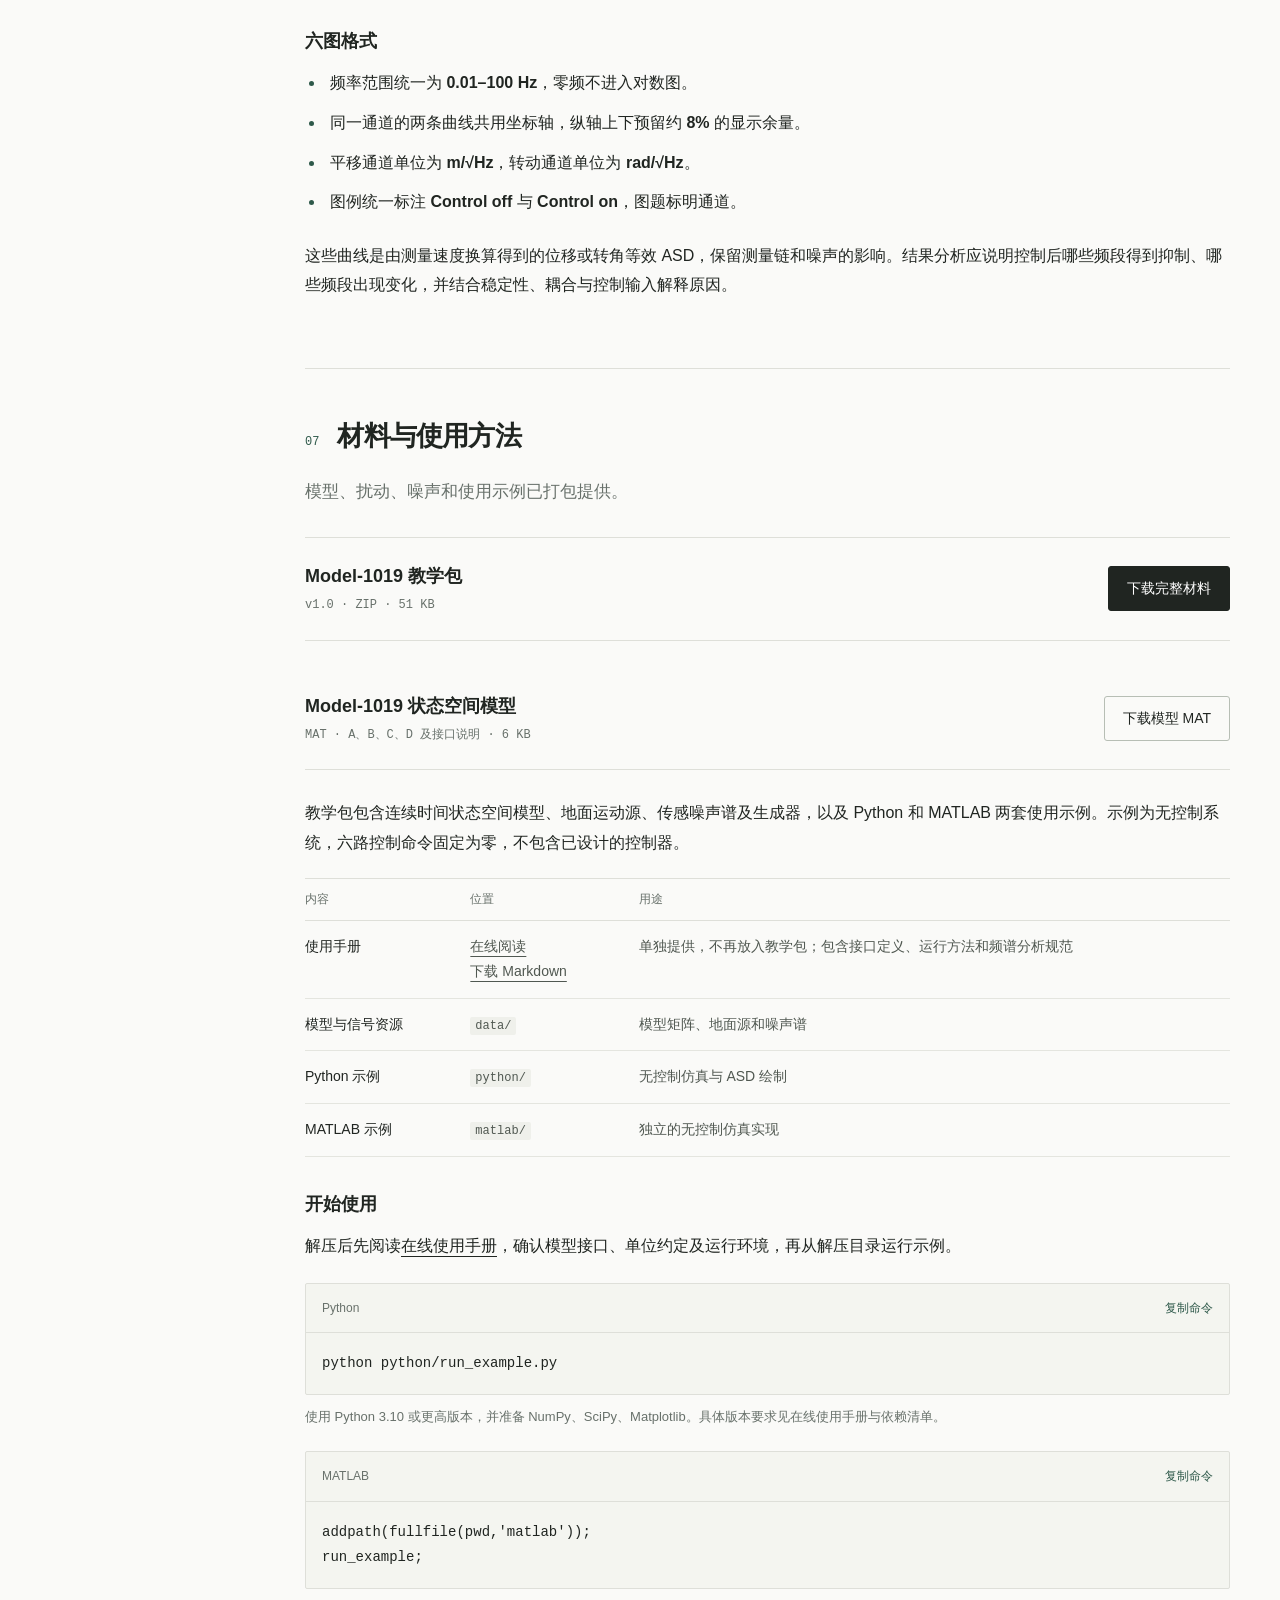
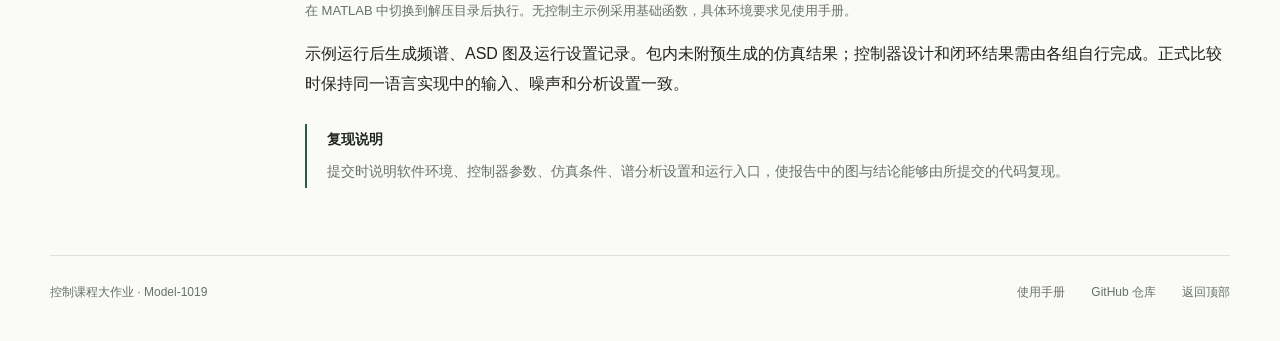
==== commit a9a71b17: "fix(coursework): decouple the literature survey from later design Remove length quotas, the literatu" ====
--- a/site/index.html
+++ b/site/index.html
@@ -64,107 +64,89 @@
         <section id="literature" class="document-section" aria-labelledby="literature-title">
           <div class="section-heading"><span class="section-number">02</span><h2 id="literature-title">第一部分 · 专题文献调研</h2></div>
           <p class="section-lead">以小组为单位开展专题文献调研。每组 5 人，其中 2 人负责文献调研；每名调研成员承担两个主题，全组必须覆盖全部四个主题，并合作形成一份调研报告。</p>
-          <p>本部分围绕主动隔振平台，从平台构型与布局、动力学与控制性能、低频测量与传感器融合、先进控制算法四个方面梳理研究现状、代表性方法与工程应用。调研应体现归纳、比较和分析，不能只罗列文献；各主题的结论都应联系本作业的六自由度主动隔振平台（Model-1019），说明对后续模型分析、控制器设计和性能评价的启示。</p>
-          <p>检索方法、各主题起步关键词、起步参考文献，以及评价要点与常见失分，见<a href="docs/literature-guide.html">文献调研指南</a>。</p>
+          <p>本部分围绕主动隔振平台，从平台构型与布局、动力学与控制性能、低频测量与传感器融合、先进控制算法四个方面梳理研究现状、代表性方法与工程应用。调研应体现归纳、比较和分析，不能只罗列文献。</p>
 
           <h3>一、分工与组织</h3>
           <ol class="task-list">
-            <li><h3>人员与覆盖要求</h3><p>每组 5 人，其中 2 人为调研成员。每名调研成员负责两个主题，两人合计覆盖 A、B、C、D 全部四个主题。本部分不再采用“四选一”的方式。</p></li>
-            <li><h3>推荐分配：A + C 与 B + D</h3><p><strong>调研成员甲：A 平台构型与布局 + C 低频测量与传感器融合。</strong> 两者都回答“用什么执行器和传感器、装在哪里、测得是否准确”。传感器的选型与布局（A）直接决定低频测量能力和融合方案（C），代表性文献也大量重合。</p><p><strong>调研成员乙：B 动力学与控制性能 + D 先进控制算法。</strong> 平台的模态、耦合和右半平面零点等性能限制（B）是比较和选择先进控制算法（D）的前提。两者合在一起，便于说明“哪些限制可以靠算法改善，哪些不能”。</p></li>
+            <li><h3>人员与覆盖要求</h3><p>每组 5 人，其中 2 人为调研成员。每名调研成员负责两个主题，两人合计覆盖 A、B、C、D 全部四个主题。</p></li>
+            <li><h3>推荐分配：A + C 与 B + D</h3><p><strong>调研成员甲：A 平台构型与布局 + C 低频测量与传感器融合。</strong></p><p><strong>调研成员乙：B 动力学与控制性能 + D 先进控制算法。</strong></p></li>
             <li><h3>其他组合</h3><p>小组也可以采用其他两两组合（如 A + B 与 C + D），但须在报告附录《分工与贡献说明》中写明组合方式和理由。无论采用哪种组合，每个主题都必须有一名主要负责人，每名调研成员恰好主责两个主题。</p></li>
-            <li><h3>主题间衔接</h3><p>两名调研成员应统一术语、符号和坐标约定，并在各自章节中互相引用相关结论，至少包括：A 中的同位/非同位布局与 B 中的零点分布；B 中的倾斜-水平耦合与 C 中的低频测量；C 中的融合滤波与 D 中的控制结构。</p></li>
-            <li><h3>与其余成员的关系</h3><p>其余 3 名成员承担本页后续各节的任务，即按“被控对象与模型接口”“仿真系统说明”完成模型分析、FZ 至 Z 单通道控制器设计和多输入多输出控制器设计，并按“控制性能评价”完成六通道 ASD 对比，具体分工由小组确定。调研成员通过本部分的综合章把结论交给后续成员。</p></li>
           </ol>
 
-          <h3>三、各主题内容指引</h3>
-          <p>各主题均须完成：研究现状梳理、代表性方案比较、适用条件与局限分析、对本作业的启示。下列“必须回答的问题”是各章的最低要求，可以在此基础上拓展。起步方向与关键词见<a href="docs/literature-guide.html">文献调研指南</a>，不能代替系统检索。</p>
+          <h3>二、各主题内容指引</h3>
+          <p>各主题可围绕研究现状、代表性方案、适用条件与局限来组织。下面列出供参考的调研内容，可以据此展开，也可以按检索到的文献调整。</p>
           <div class="topic-list">
             <section class="topic"><span class="topic-index">A</span><div>
               <h3>平台构型与布局</h3>
               <p>调研典型主动隔振平台的结构形式，包括自由度配置、支撑或悬挂方式、执行器与传感器的选型及空间布局。比较不同方案的特点，分析结构与布局对平台运动、测量和控制实现的影响。</p>
-                <p><strong>必须回答的问题</strong></p>
+                <p><strong>供参考的调研内容</strong></p>
                 <ul class="prose-list">
                   <li>主动隔振平台有哪些典型构型（如 Stewart/hexapod 六杆并联平台、正交布置的多轴平台、多级隔振平台、悬挂式平台）？各自的自由度配置、支撑或悬挂方式和典型应用场景是什么？</li>
                   <li>支撑刚度的选择（软支撑与硬支撑、被动固有频率的高低）如何影响低频传递率、主动控制带宽，以及对执行器行程与推力的要求？</li>
                   <li>音圈电机、压电、电磁等执行器在行程、带宽、推力、迟滞和发热等方面各有什么特点？低频隔振场景为什么常用音圈电机？</li>
                   <li>执行器和传感器的数量与空间布局，如何影响输入输出坐标变换、通道解耦程度和测量冗余？</li>
-                  <li>同位布置与非同位布置在结构上如何区分？它们对闭环稳定性和控制实现有什么影响？（与主题 B 衔接）</li>
-                  <li>本作业平台采用三个悬挂片、三个水平和三个竖直音圈电机、三只三轴惯性速度传感器（九路原始测量）的方案，属于哪类构型与布局？与文献中的方案相比，有哪些优点和可能的局限？</li>
+                  <li>同位布置与非同位布置在结构上如何区分？它们对闭环稳定性和控制实现有什么影响？</li>
                 </ul>
             </div></section>
             <section class="topic"><span class="topic-index">B</span><div>
               <h3>动力学与控制性能</h3>
               <p>调研平台的动力学特性，重点关注固有频率、阻尼、模态及多自由度耦合，分析这些特性对闭环稳定性、控制带宽和振动抑制效果的影响。结合具体模型，讨论右半平面零点等非最小相位特征的产生条件及其带来的控制性能限制。</p>
-                <p><strong>必须回答的问题</strong></p>
+                <p><strong>供参考的调研内容</strong></p>
                 <ul class="prose-list">
                   <li>多自由度隔振平台的固有频率、阻尼和模态主要由哪些因素决定？平动与转动之间为什么会耦合（如质心与支撑中心不重合、布局不对称）？</li>
                   <li>被动隔振的传递率在共振附近和高频段有什么特征？主动控制能改变其中哪些部分，又受到哪些约束？</li>
                   <li>同位控制为什么能带来零极点交替和较好的鲁棒稳定性？非同位布置在什么条件下会出现右半平面零点？</li>
                   <li>右半平面零点（非最小相位特征）会带来哪些性能限制？请结合 Bode 灵敏度积分和相关折中关系，说明它对可达带宽、灵敏度峰值和扰动抑制的影响。</li>
-                  <li>倾斜-水平耦合的物理来源是什么？它为什么会在低频段限制水平方向的测量与控制？（与主题 C 衔接）</li>
+                  <li>倾斜-水平耦合的物理来源是什么？它为什么会在低频段限制水平方向的测量与控制？</li>
                   <li>多输入多输出系统为什么要用奇异值、方向性和传输零点描述性能？只做逐通道 SISO 分析可能遗漏什么？</li>
-                  <li>结合本作业模型的结构（倾角记忆状态、测量滤波状态、通道耦合），指出后续模型分析应重点检查哪些现象。只提出检查要点，不替代后续成员的分析。</li>
                 </ul>
             </div></section>
             <section class="topic"><span class="topic-index">C</span><div>
               <h3>低频测量与传感器融合</h3>
               <p>调研惯性传感器在低频测量中的性能局限及其对主动隔振效果的影响。进一步研究惯性测量与相对位移等互补测量信号的融合方案，比较其融合原理、频带分工、参数选择及适用条件。</p>
-                <p><strong>必须回答的问题</strong></p>
+                <p><strong>供参考的调研内容</strong></p>
                 <ul class="prose-list">
                   <li>速度型惯性传感器（检波器、地震计）的传递特性是什么？低频灵敏度下降和自噪声上升如何限制 0.1–10 Hz 频段的隔振效果？</li>
                   <li>水平惯性传感器为什么会在低频测到“表观”运动？倾斜-水平耦合随频率怎样变化？倾角或转动测量、倾斜减除等现有抑制手段各有什么条件和代价？</li>
                   <li>惯性测量与相对位移测量各自适用于哪个频段？互补滤波融合的原理是什么？融合频率和滤波器阶数如何影响噪声注入、低频漂移和稳定性？</li>
-                  <li>至少比较三种融合或校正方案（如一阶或高阶互补滤波、优化设计的融合滤波器、传感器校正、双传感器反馈），说明其原理、频带分工、参数选择和适用条件。</li>
-                  <li>天钩阻尼依赖什么测量量？在本作业只有惯性速度测量的条件下，这一思想能实现到什么程度？</li>
-                  <li>闭环中的测量噪声怎样经控制器作用到平台上？调研结论对解读“控制性能评价”中的 ASD 曲线有什么帮助？</li>
+                  <li>可以对照若干种融合或校正方案（如一阶或高阶互补滤波、优化设计的融合滤波器、传感器校正、双传感器反馈），说明其原理、频带分工、参数选择和适用条件。</li>
+                  <li>天钩阻尼依赖什么测量量？若只有惯性速度测量，这一思想通常能实现到什么程度？</li>
+                  <li>闭环中的测量噪声怎样经控制器作用到平台上？</li>
                 </ul>
             </div></section>
             <section class="topic"><span class="topic-index">D</span><div>
               <h3>先进控制算法</h3>
-              <p>调研适用于主动隔振平台的先进控制方法，介绍其基本原理、控制结构及模型与测量信息需求。比较不同方法的性能特点、鲁棒性和实现难度，结合本作业对象提出候选控制方案及选择理由。</p>
-                <p><strong>必须回答的问题</strong></p>
+              <p>调研适用于主动隔振平台的先进控制方法，介绍其基本原理、控制结构及模型与测量信息需求。比较不同方法的性能特点、鲁棒性和实现难度。</p>
+                <p><strong>供参考的调研内容</strong></p>
                 <ul class="prose-list">
                   <li>主动隔振的控制目标如何形式化（扰动抑制、传递率整形、测量噪声影响、控制输入约束）？灵敏度函数与补灵敏度函数分别反映什么？</li>
-                  <li>至少比较四类方法（如解耦加经典 SISO 控制、H∞ 或 μ 综合等鲁棒控制、模型预测控制、自适应前馈控制、滑模等非线性鲁棒控制、学习型或数据驱动控制），说明其基本原理、控制结构、对模型精度和测量信息的需求、鲁棒性、计算量与实现难度。</li>
-                  <li>反馈控制和前馈控制在隔振中如何分工？前馈需要哪些额外的测量信息？对照本页“被控对象与模型接口”“仿真系统说明”，判断本作业接口能提供哪些信号。</li>
-                  <li>主题 B 中的性能限制（右半平面零点、带宽限制、通道耦合）会怎样制约各类方法？哪些不足可以靠算法改善，哪些属于对象本身的限制？</li>
-                  <li>学习型和数据驱动方法在隔振中的证据强度如何（实验对象、对比基线、仅仿真还是有实验）？在本作业的线性模型与仿真条件下是否适用？</li>
-                  <li>分别针对 FZ 至 Z 单通道和完整 MIMO 系统提出候选控制方案并说明理由，作为交给控制设计成员的建议。只给方向和依据，不给具体整定参数。</li>
+                  <li>可以对照若干类方法（如解耦加经典 SISO 控制、H∞ 或 μ 综合等鲁棒控制、模型预测控制、自适应前馈控制、滑模等非线性鲁棒控制、学习型或数据驱动控制），说明其基本原理、控制结构、对模型精度和测量信息的需求、鲁棒性、计算量与实现难度。</li>
+                  <li>反馈控制和前馈控制在隔振中如何分工？前馈需要哪些额外的测量信息？</li>
+                  <li>右半平面零点、带宽限制和通道耦合，在文献中怎样制约各类控制方法？</li>
+                  <li>学习型和数据驱动方法在隔振中的证据强度如何（实验对象、对比基线、仅仿真还是有实验）？</li>
                 </ul>
             </div></section>
           </div>
 
-          <h3>四、篇幅与文献要求</h3>
-          <p>下表为最低要求。篇幅按正文汉字计，不含封面、目录、图表、参考文献和附录。超出上限不加分。</p>
-          <div class="table-scroll" role="region" aria-label="篇幅与文献要求" tabindex="0"><table>
-            <thead><tr><th scope="col">项目</th><th scope="col">要求</th></tr></thead>
+          <h3>三、文献建议</h3>
+          <p>下列条目供参考，可按各主题实际检索到的文献增减，不必凑满某一数字。</p>
+          <div class="table-scroll" role="region" aria-label="文献建议" tabindex="0"><table>
+            <thead><tr><th scope="col">项目</th><th scope="col">建议</th></tr></thead>
             <tbody>
-              <tr><th scope="row">每个主题章节</th><td>正文 4000–6000 字</td></tr>
-              <tr><th scope="row">综合章</th><td>正文 2500–4000 字</td></tr>
-              <tr><th scope="row">全文正文</th><td>约 1.85 万–2.8 万字</td></tr>
-              <tr><th scope="row">每个主题引用文献</th><td>不少于 12 篇，其中综述类不少于 2 篇</td></tr>
-              <tr><th scope="row">全文参考文献</th><td>去重后不少于 40 篇</td></tr>
-              <tr><th scope="row">英文期刊论文占比</th><td>全文去重后不低于 50%</td></tr>
-              <tr><th scope="row">文献时效</th><td>近十年（2017 年及以后）发表的文献不少于 40%；经典奠基性文献不受年份限制</td></tr>
-              <tr><th scope="row">比较表</th><td>每个主题至少 1 张，比较不少于 3 种方案、不少于 4 个比较维度；综合章至少 1 张“结论—启示—交接对象”对照表</td></tr>
-              <tr><th scope="row">图</th><td>每个主题至少 2 幅（原理、结构或频响示意），可以自绘，引用他人图须注明来源</td></tr>
+              <tr><th scope="row">每个主题的文献</th><td>十余篇左右，其中可包含若干篇综述</td></tr>
+              <tr><th scope="row">全文参考文献</th><td>去重后四十篇上下；主题之间重叠较多时，可以少一些</td></tr>
+              <tr><th scope="row">英文期刊论文</th><td>宜占去重文献的一半左右</td></tr>
+              <tr><th scope="row">文献时效</th><td>近十年（2017 年及以后）的文献宜占相当比例；经典奠基性文献不受年份限制</td></tr>
+              <tr><th scope="row">比较表</th><td>每个主题宜有一张，从若干方案和若干维度加以对照</td></tr>
+              <tr><th scope="row">图</th><td>每个主题宜配若干幅原理、结构或频响示意；可以自绘，引用他人图请注明来源</td></tr>
             </tbody>
           </table></div>
           <ul class="prose-list">
-            <li>期刊论文、学术会议论文、学位论文、专著与教材、权威机构技术报告（如 LIGO 技术文档）可作为参考文献。百科、博客、问答社区、商业宣传页不得作为主要依据，产品手册只能用作参数参考，并须注明。</li>
-            <li>每篇被引文献都须在正文中有实际引用和讨论，不得只列在参考文献表中。</li>
+            <li>参考文献以期刊论文、学术会议论文、学位论文、专著与教材、权威机构技术报告（如 LIGO 技术文档）为宜。百科、博客、问答社区、商业宣传页不宜作为主要依据；产品手册如用于参数参考，请注明。</li>
+            <li>建议被引文献在正文中有实际引用和讨论，而不只出现在参考文献表里。</li>
           </ul>
 
-          <h3>五、报告结构与综合章</h3>
-          <p>每组提交 <strong>一份</strong> 涵盖四个主题的调研报告。建议结构：封面与摘要；引言；第 2–5 章依次对应主题 A–D；第 6 章综合分析与对本作业的设计启示（两名调研成员共同完成）；结论与展望；参考文献；附录（分工与贡献说明、检索记录、AI 工具使用声明）。</p>
-          <ul class="prose-list">
-            <li>综合章须把四个主题的结论落实到本作业平台：构型与布局带来哪些耦合，低频测量与倾角影响会限制什么，动力学特征与零点会带来哪些性能限制，在这些条件下哪类控制结构更合理。</li>
-            <li>给出<strong>设计启示清单</strong>（表格形式），每条写明：启示内容、依据（文献及所在章节）、对应的后续任务（模型分析、FZ 至 Z 单通道设计、MIMO 设计或控制性能评价）、建议的检查或验证方式。</li>
-            <li>启示应给出方向、依据和需要关注的风险，不给出具体控制器参数、性能指标或预期结果。</li>
-            <li>两名调研成员在报告中注明综合章的完成方式（共同撰写或分节撰写后统稿）。</li>
-          </ul>
-
-          <h3>六、引用格式与学术规范</h3>
+          <h3>四、引用格式与学术规范</h3>
           <ul class="prose-list">
             <li><strong>参考文献格式。</strong> 统一采用 GB/T 7714—2025《信息与文献　参考文献著录规则》，正文用顺序编码制标注，文末按引用顺序列出。有 DOI 的文献须给出 DOI。</li>
             <li><strong>图表来源。</strong> 图表须编号、配图题或表题。引用、改绘他人图表时，须在图题或表注中注明来源文献；自绘图表注明“作者自绘”或“根据文献[x]改绘”。</li>
@@ -172,13 +154,8 @@
             <li><strong>AI 工具使用声明。</strong> 可以使用 AI 工具辅助检索、翻译和语言润色，但须在附录中如实说明使用的工具、用途和范围。AI 生成的文献条目、数据和结论必须逐条核对原始文献；因使用 AI 而引用了不存在或与原文不符的文献，按学术不端处理。</li>
           </ul>
 
-          <h3>八、提交与交接</h3>
-          <ul class="prose-list">
-            <li>提交内容：调研报告一份（PDF），附录中包含分工与贡献说明、检索记录和 AI 工具使用声明。提交时间和方式以课程通知为准。</li>
-            <li>交接：两名调研成员应在后续成员开始控制器设计前，把综合章（含设计启示清单）交给负责模型分析、单通道设计、MIMO 设计和性能评价的成员。后续成员在控制设计报告中可以引用调研结论，并说明采纳或未采纳的理由。</li>
-          </ul>
-
-          <div class="note"><strong>调研成果</strong><p>每组提交一份涵盖 A、B、C、D 四个主题的文献调研报告。内容包括各主题的研究现状梳理、代表性方案比较、适用条件与局限分析，以及将四个主题联系到本作业平台的综合章和设计启示清单，并按规范标注文献与图表来源。</p></div>
+          <h3>五、提交</h3>
+          <p>建议两个部分分开交。第一部分交一篇调研报告；第二部分交一份作业报告，以及完整的工程代码和数据。提交时间和方式以课程通知为准。</p>
         </section>
 
         <section id="model" class="document-section" aria-labelledby="model-title">
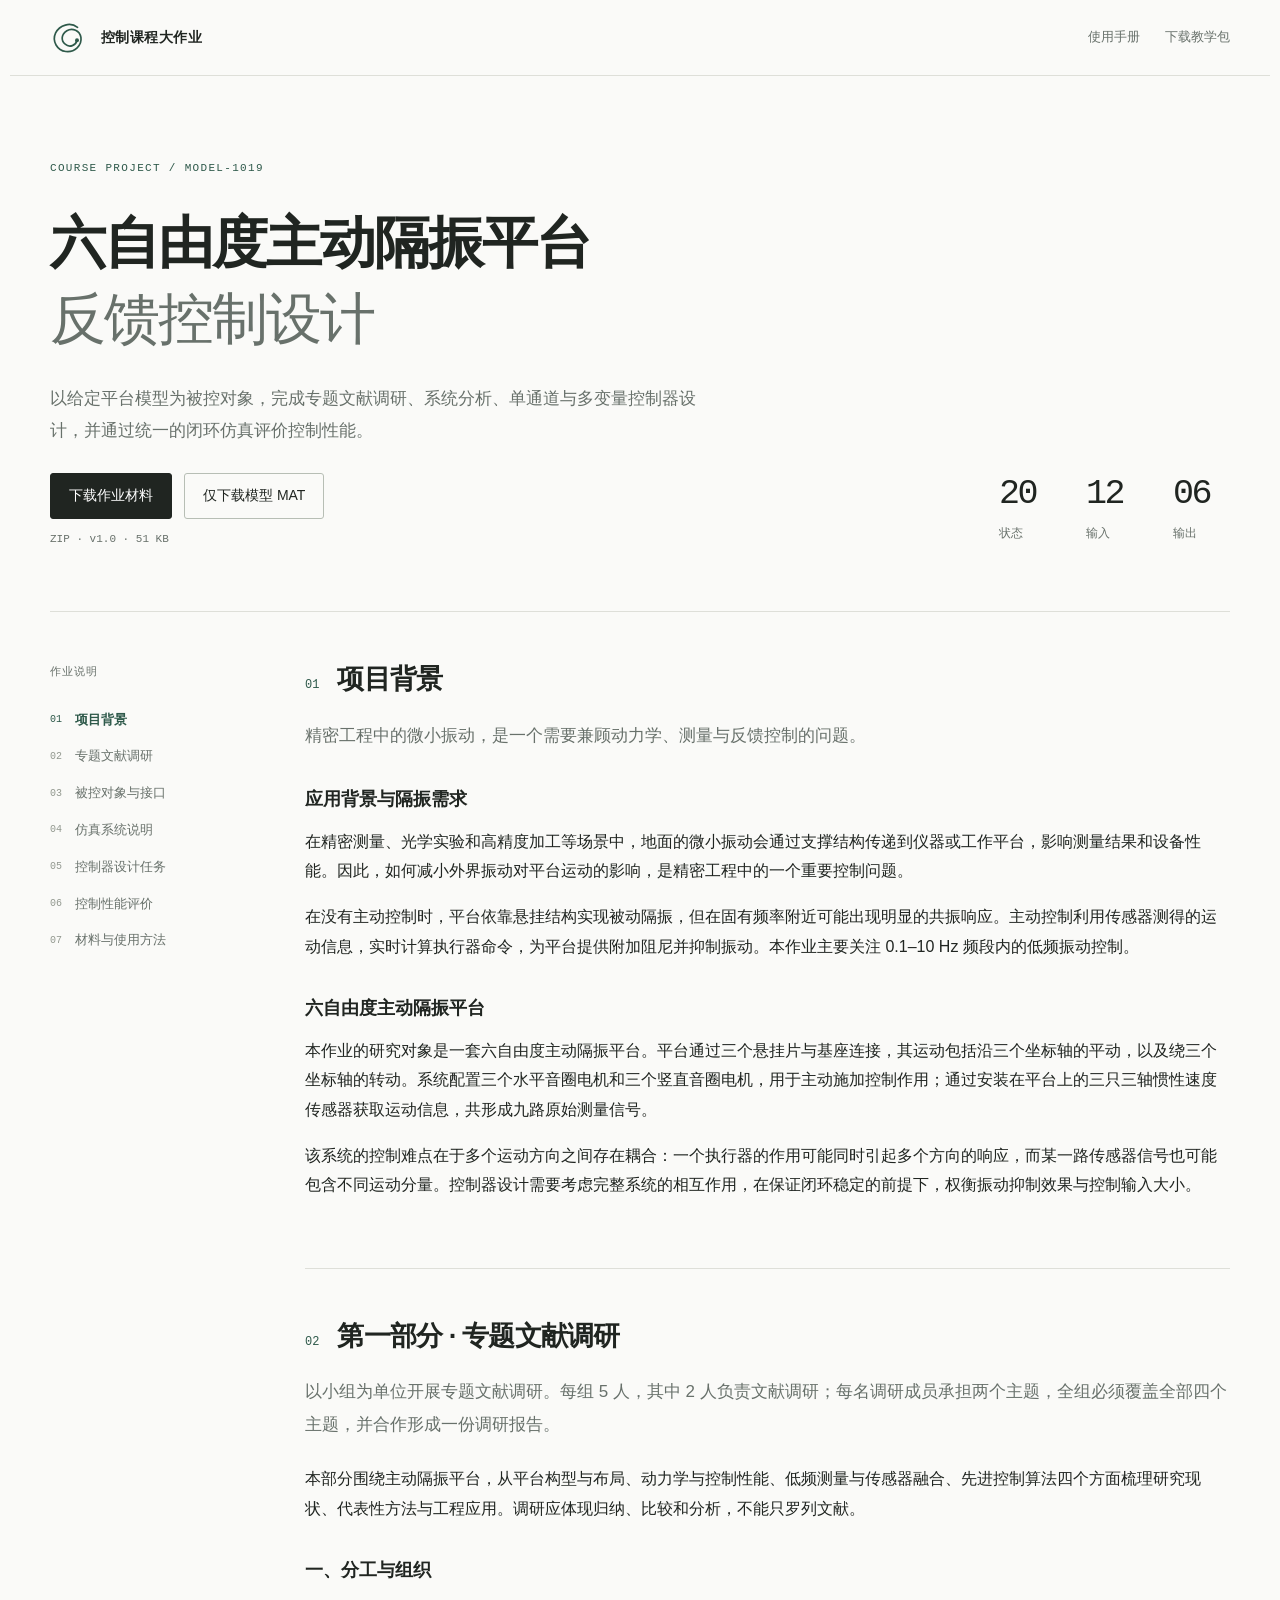
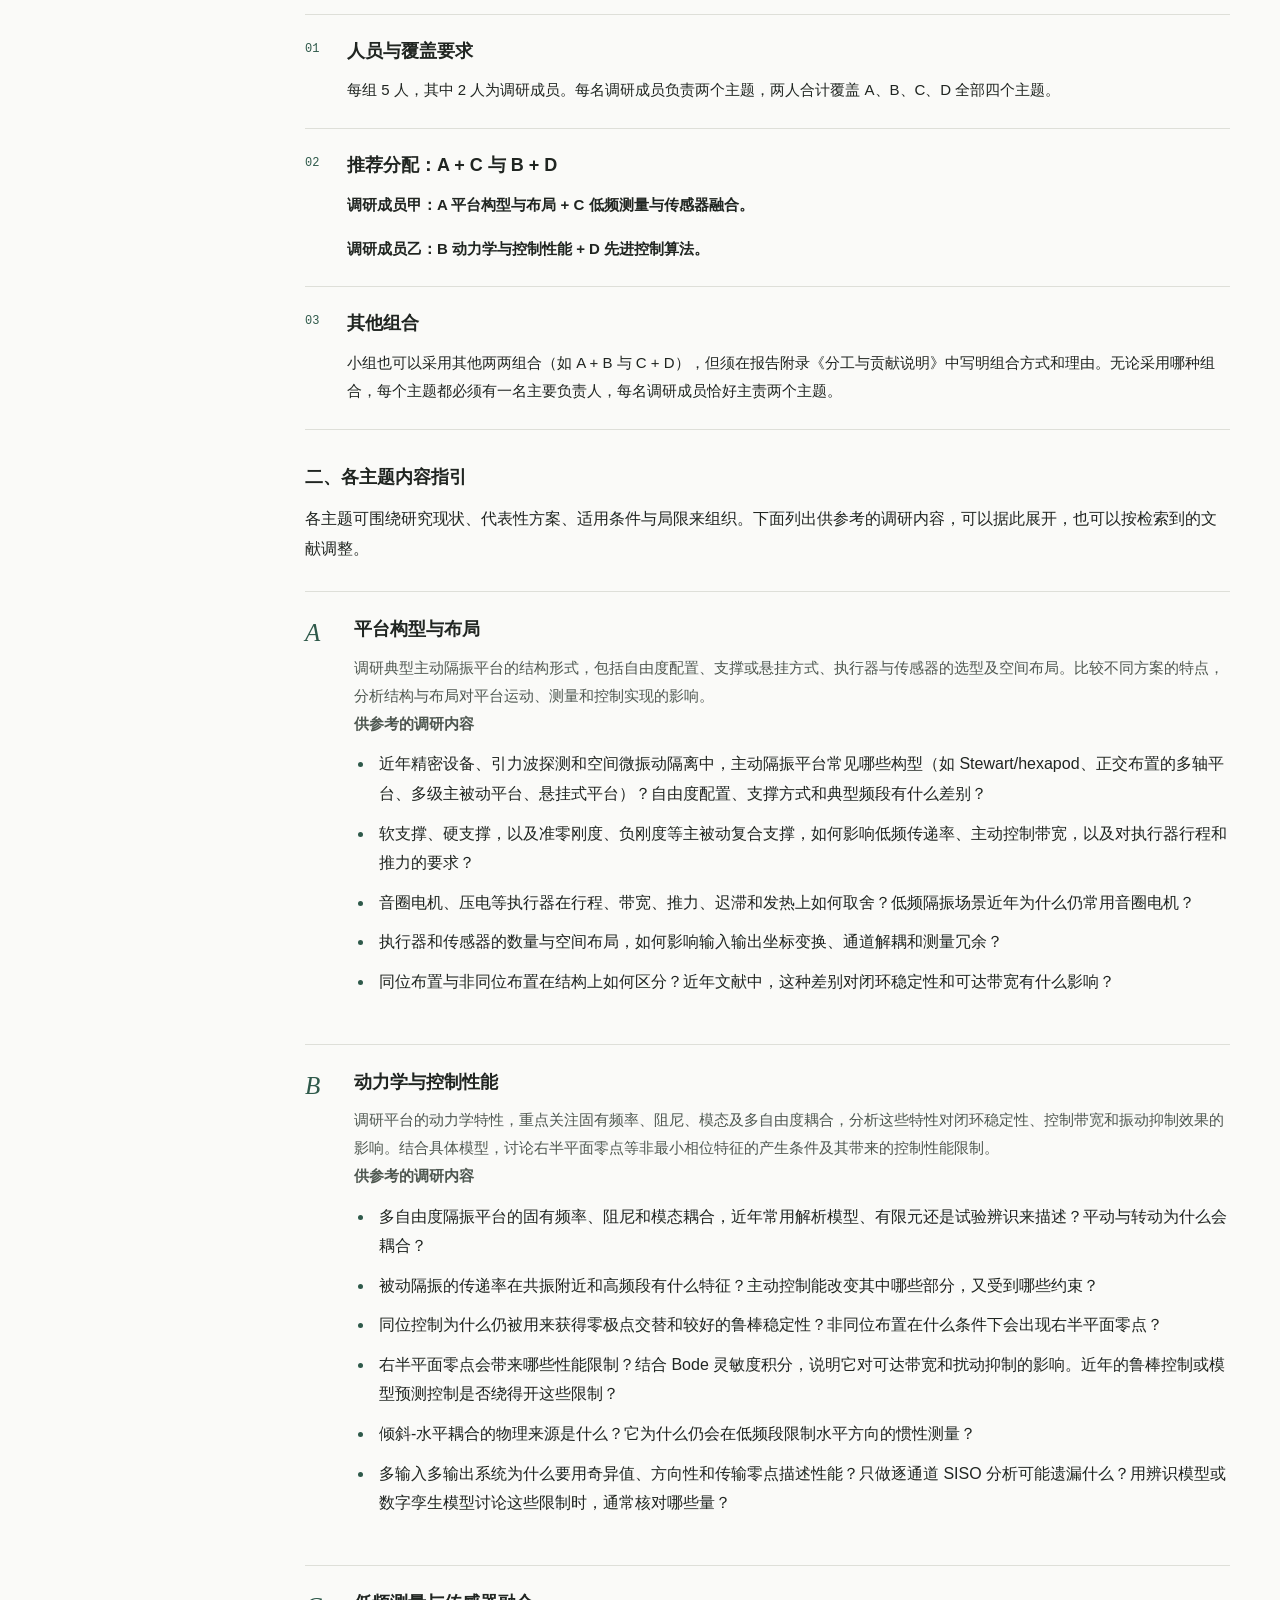
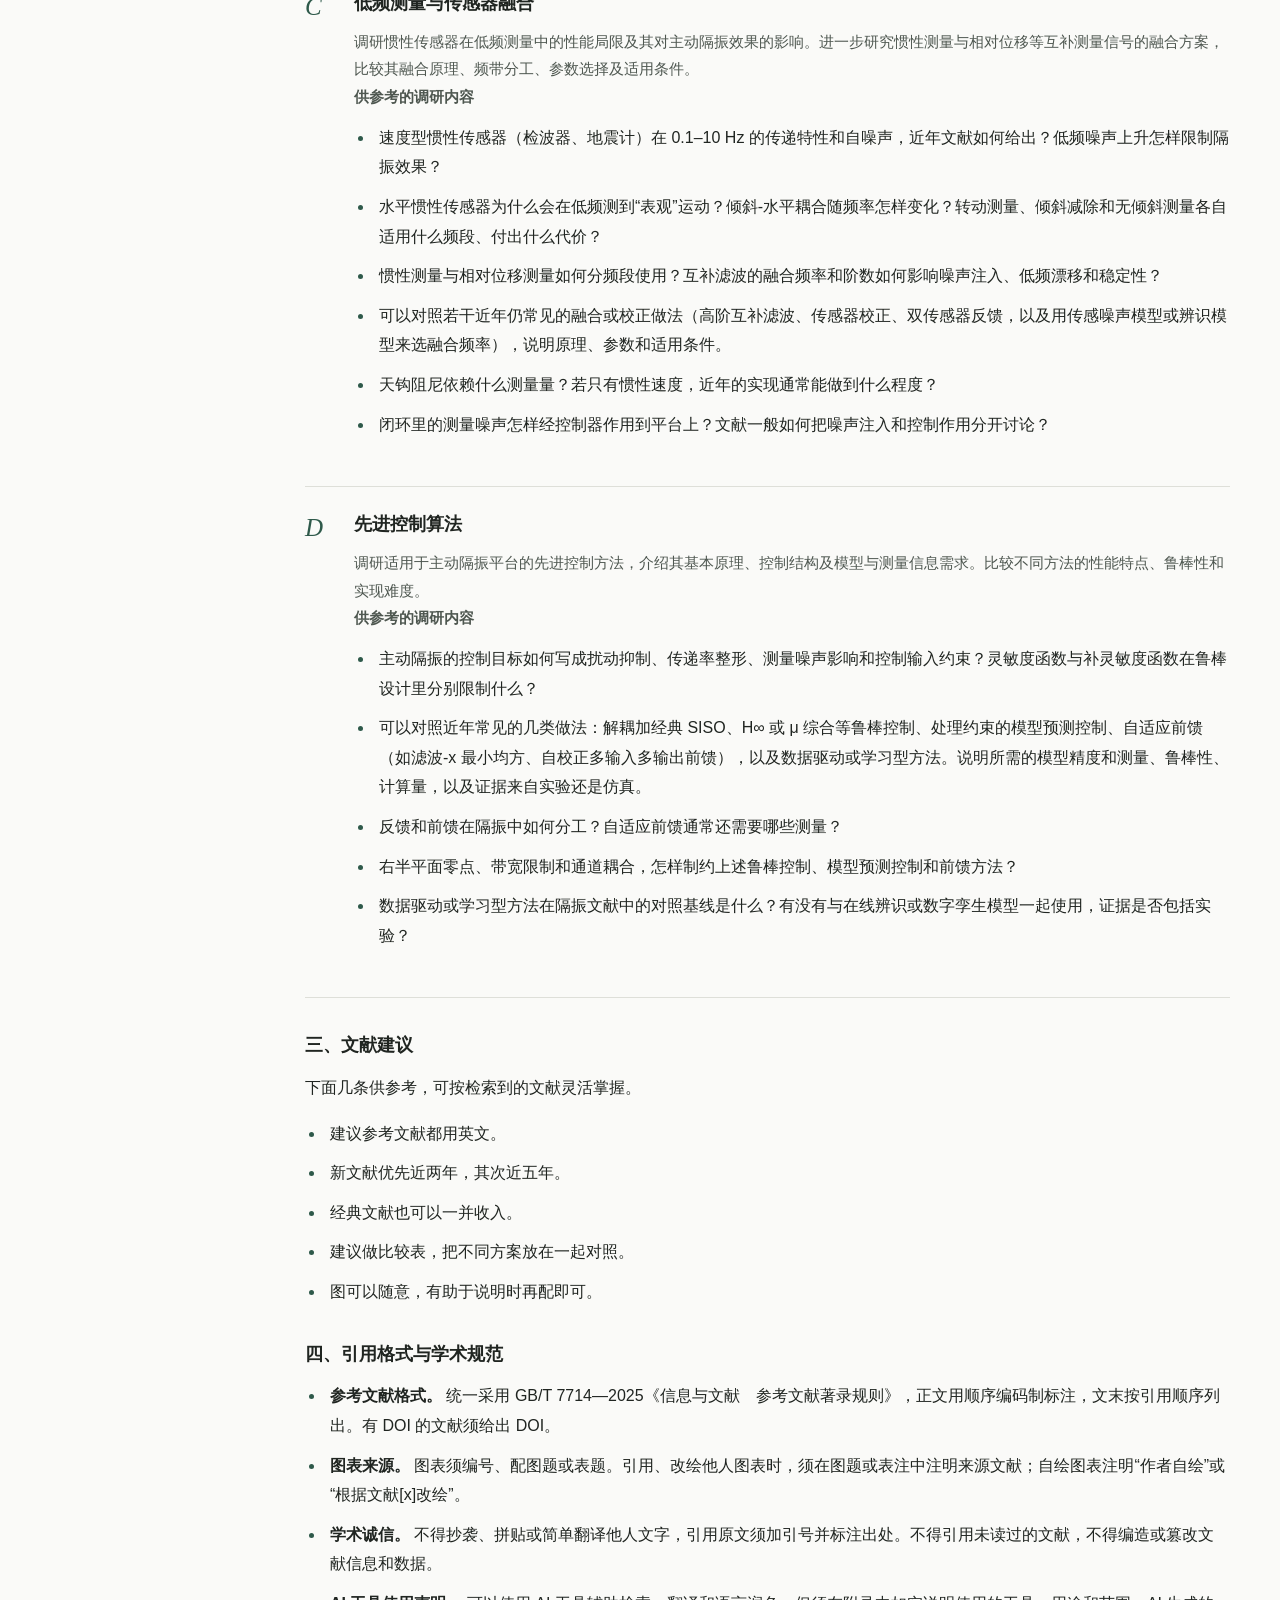
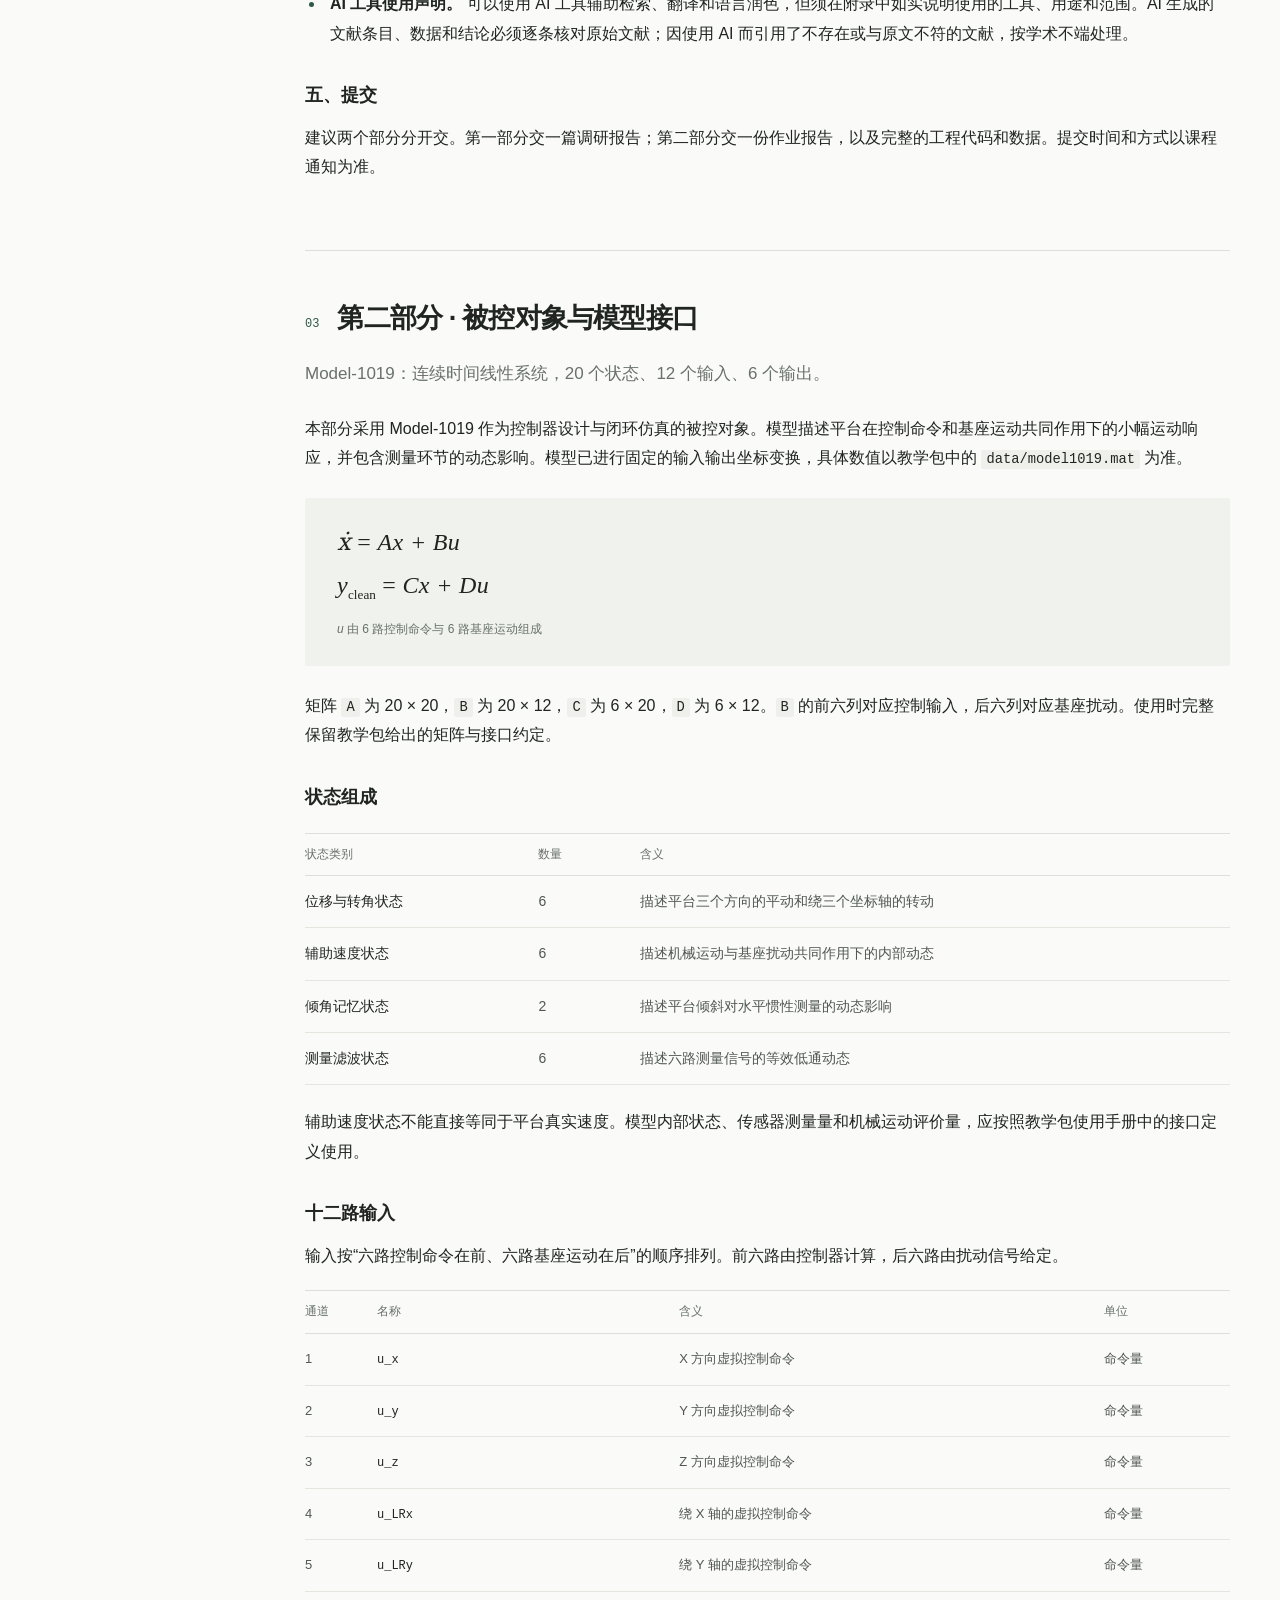
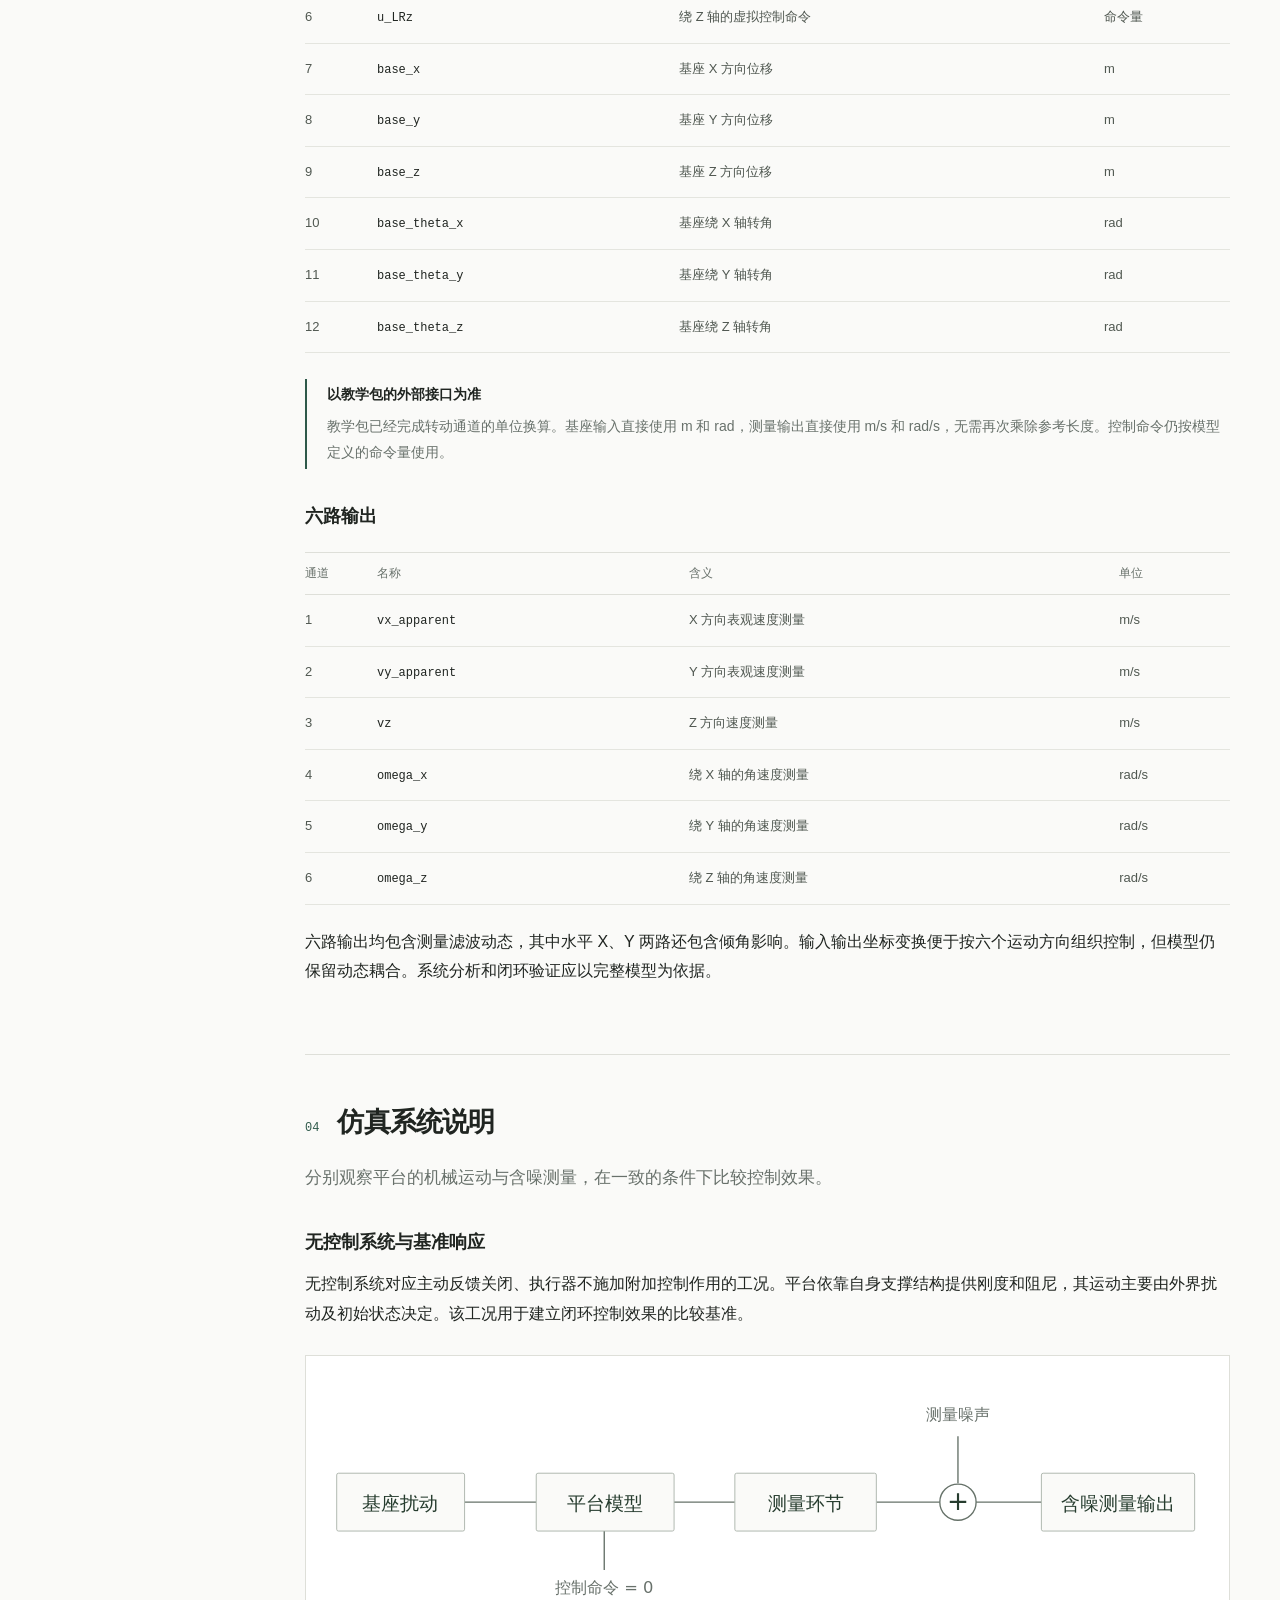
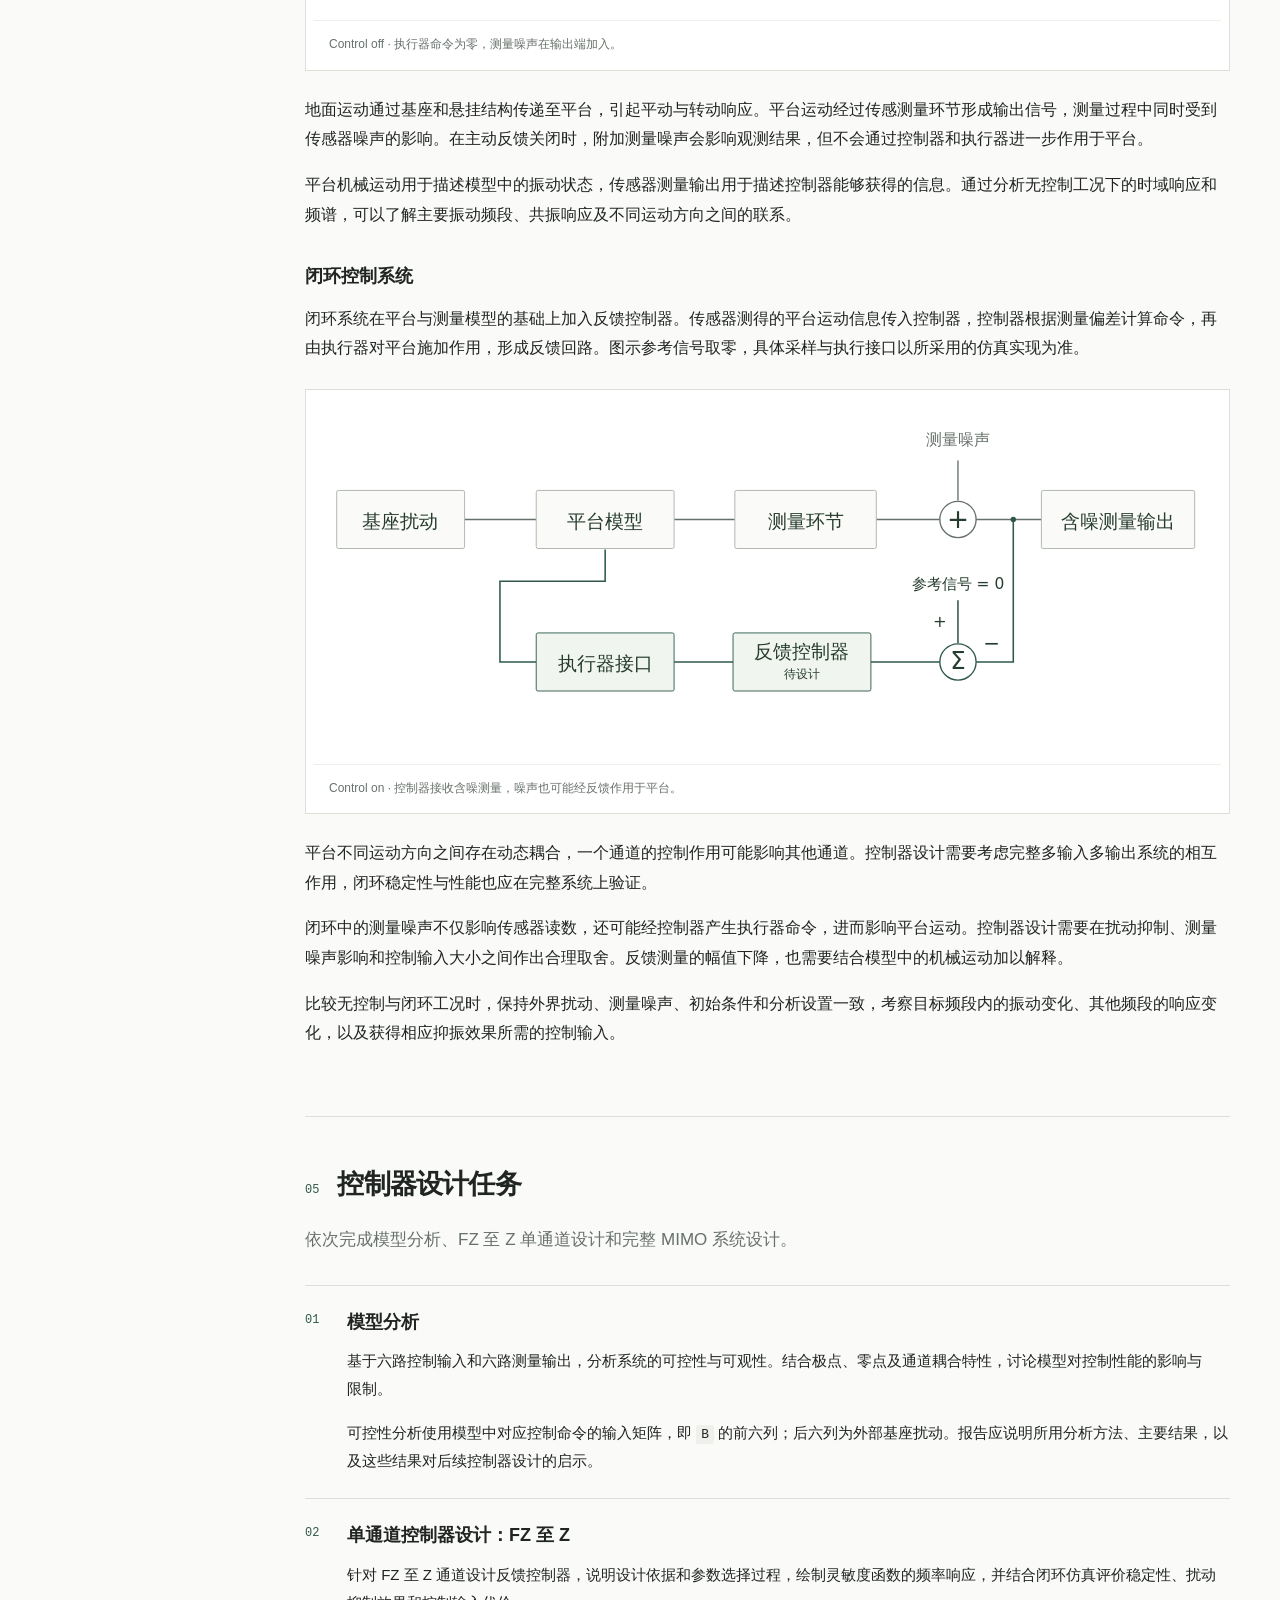
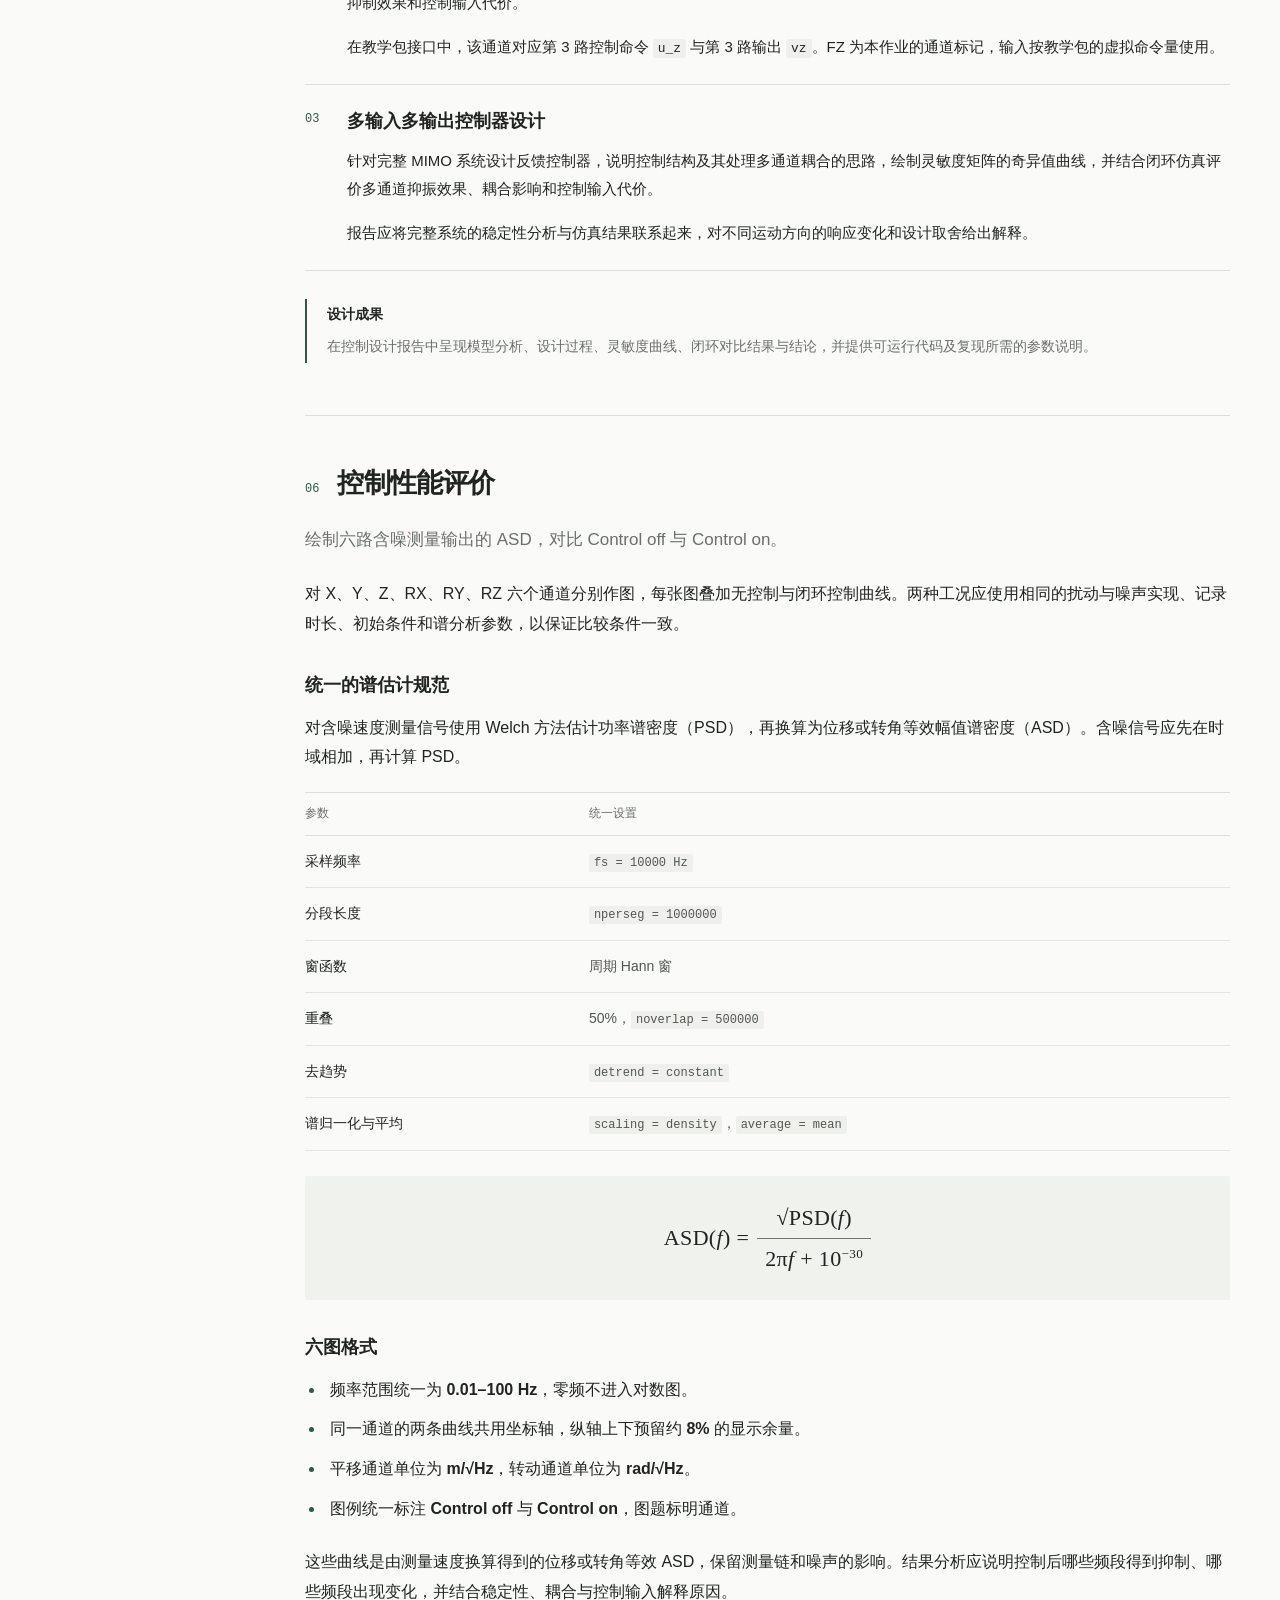
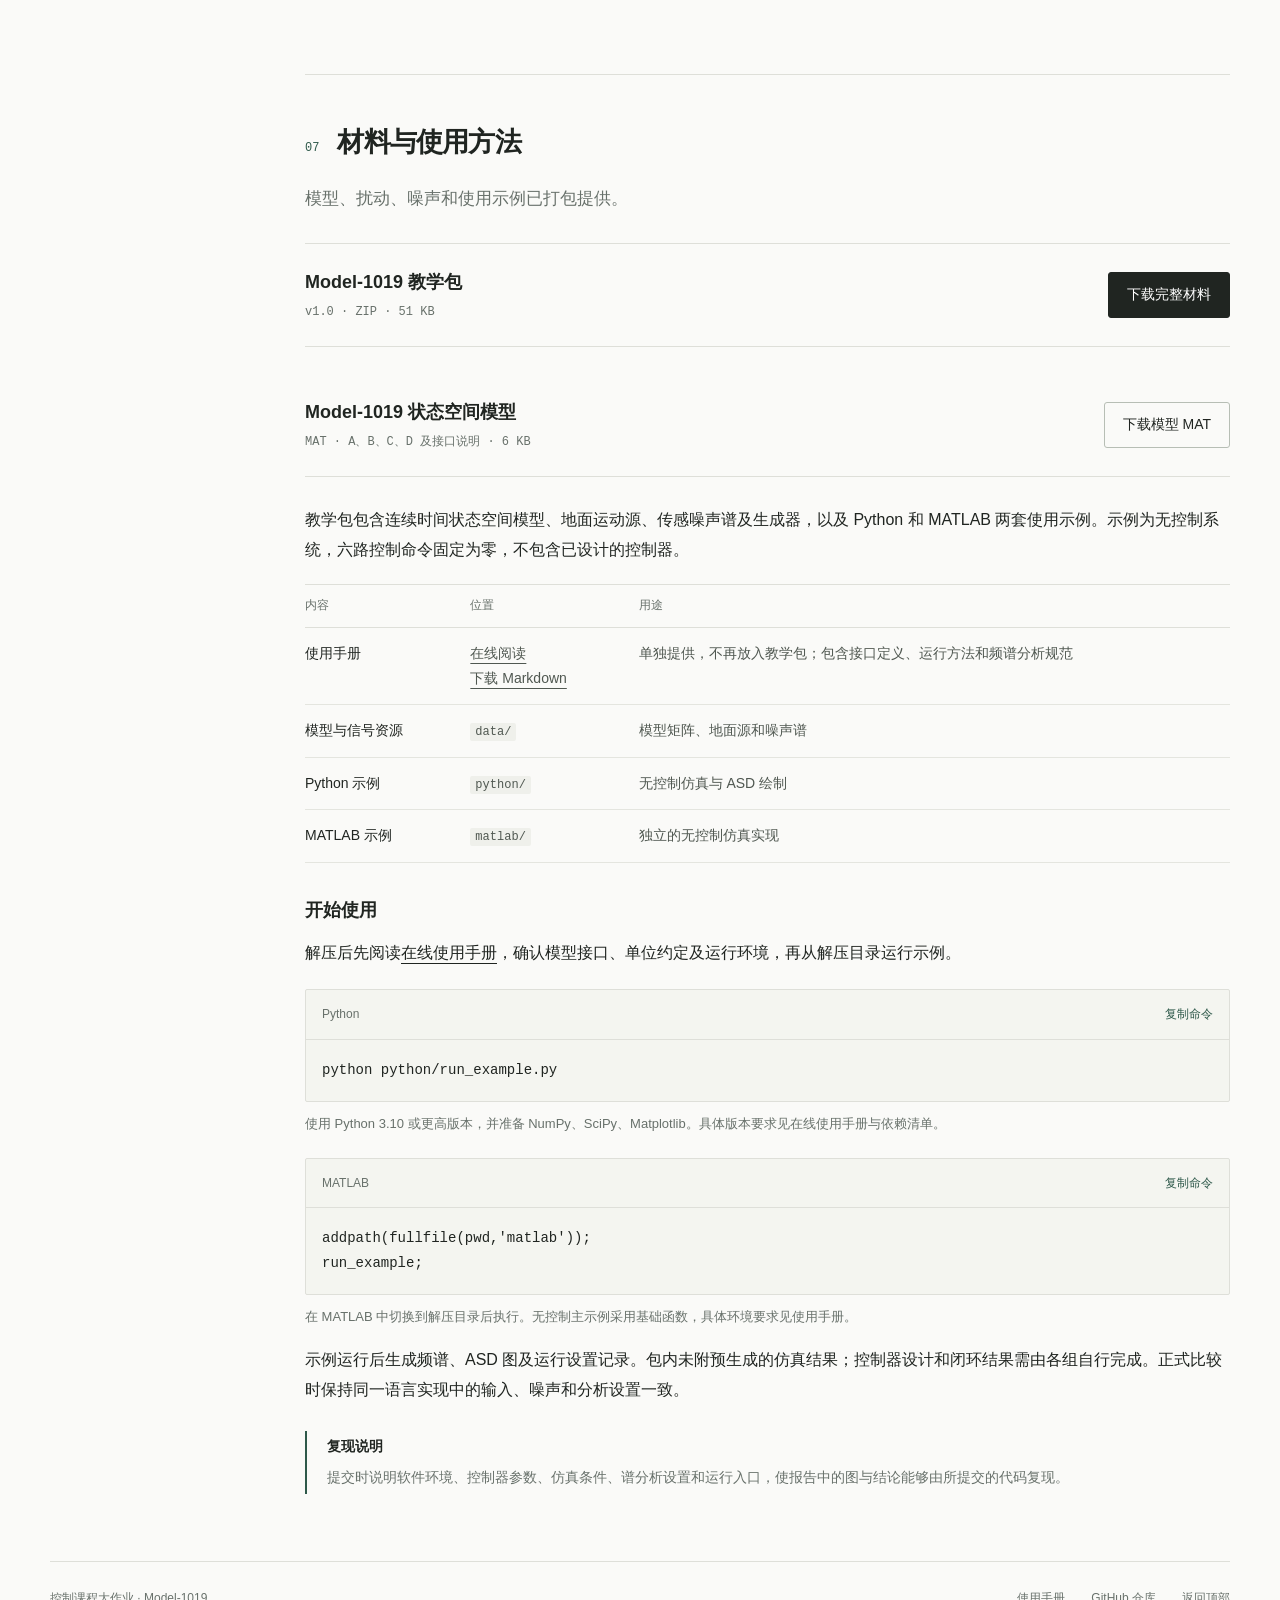
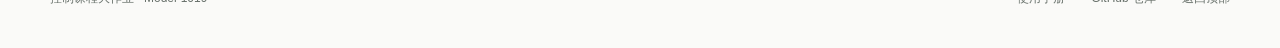
==== commit 9c2f5331: "fix(coursework): refresh literature prompts and source advice Update the four reference lists toward" ====
--- a/site/index.html
+++ b/site/index.html
@@ -81,11 +81,11 @@
               <p>调研典型主动隔振平台的结构形式，包括自由度配置、支撑或悬挂方式、执行器与传感器的选型及空间布局。比较不同方案的特点，分析结构与布局对平台运动、测量和控制实现的影响。</p>
                 <p><strong>供参考的调研内容</strong></p>
                 <ul class="prose-list">
-                  <li>主动隔振平台有哪些典型构型（如 Stewart/hexapod 六杆并联平台、正交布置的多轴平台、多级隔振平台、悬挂式平台）？各自的自由度配置、支撑或悬挂方式和典型应用场景是什么？</li>
-                  <li>支撑刚度的选择（软支撑与硬支撑、被动固有频率的高低）如何影响低频传递率、主动控制带宽，以及对执行器行程与推力的要求？</li>
-                  <li>音圈电机、压电、电磁等执行器在行程、带宽、推力、迟滞和发热等方面各有什么特点？低频隔振场景为什么常用音圈电机？</li>
-                  <li>执行器和传感器的数量与空间布局，如何影响输入输出坐标变换、通道解耦程度和测量冗余？</li>
-                  <li>同位布置与非同位布置在结构上如何区分？它们对闭环稳定性和控制实现有什么影响？</li>
+                  <li>近年精密设备、引力波探测和空间微振动隔离中，主动隔振平台常见哪些构型（如 Stewart/hexapod、正交布置的多轴平台、多级主被动平台、悬挂式平台）？自由度配置、支撑方式和典型频段有什么差别？</li>
+                  <li>软支撑、硬支撑，以及准零刚度、负刚度等主被动复合支撑，如何影响低频传递率、主动控制带宽，以及对执行器行程和推力的要求？</li>
+                  <li>音圈电机、压电等执行器在行程、带宽、推力、迟滞和发热上如何取舍？低频隔振场景近年为什么仍常用音圈电机？</li>
+                  <li>执行器和传感器的数量与空间布局，如何影响输入输出坐标变换、通道解耦和测量冗余？</li>
+                  <li>同位布置与非同位布置在结构上如何区分？近年文献中，这种差别对闭环稳定性和可达带宽有什么影响？</li>
                 </ul>
             </div></section>
             <section class="topic"><span class="topic-index">B</span><div>
@@ -93,12 +93,12 @@
               <p>调研平台的动力学特性，重点关注固有频率、阻尼、模态及多自由度耦合，分析这些特性对闭环稳定性、控制带宽和振动抑制效果的影响。结合具体模型，讨论右半平面零点等非最小相位特征的产生条件及其带来的控制性能限制。</p>
                 <p><strong>供参考的调研内容</strong></p>
                 <ul class="prose-list">
-                  <li>多自由度隔振平台的固有频率、阻尼和模态主要由哪些因素决定？平动与转动之间为什么会耦合（如质心与支撑中心不重合、布局不对称）？</li>
+                  <li>多自由度隔振平台的固有频率、阻尼和模态耦合，近年常用解析模型、有限元还是试验辨识来描述？平动与转动为什么会耦合？</li>
                   <li>被动隔振的传递率在共振附近和高频段有什么特征？主动控制能改变其中哪些部分，又受到哪些约束？</li>
-                  <li>同位控制为什么能带来零极点交替和较好的鲁棒稳定性？非同位布置在什么条件下会出现右半平面零点？</li>
-                  <li>右半平面零点（非最小相位特征）会带来哪些性能限制？请结合 Bode 灵敏度积分和相关折中关系，说明它对可达带宽、灵敏度峰值和扰动抑制的影响。</li>
-                  <li>倾斜-水平耦合的物理来源是什么？它为什么会在低频段限制水平方向的测量与控制？</li>
-                  <li>多输入多输出系统为什么要用奇异值、方向性和传输零点描述性能？只做逐通道 SISO 分析可能遗漏什么？</li>
+                  <li>同位控制为什么仍被用来获得零极点交替和较好的鲁棒稳定性？非同位布置在什么条件下会出现右半平面零点？</li>
+                  <li>右半平面零点会带来哪些性能限制？结合 Bode 灵敏度积分，说明它对可达带宽和扰动抑制的影响。近年的鲁棒控制或模型预测控制是否绕得开这些限制？</li>
+                  <li>倾斜-水平耦合的物理来源是什么？它为什么仍会在低频段限制水平方向的惯性测量？</li>
+                  <li>多输入多输出系统为什么要用奇异值、方向性和传输零点描述性能？只做逐通道 SISO 分析可能遗漏什么？用辨识模型或数字孪生模型讨论这些限制时，通常核对哪些量？</li>
                 </ul>
             </div></section>
             <section class="topic"><span class="topic-index">C</span><div>
@@ -106,12 +106,12 @@
               <p>调研惯性传感器在低频测量中的性能局限及其对主动隔振效果的影响。进一步研究惯性测量与相对位移等互补测量信号的融合方案，比较其融合原理、频带分工、参数选择及适用条件。</p>
                 <p><strong>供参考的调研内容</strong></p>
                 <ul class="prose-list">
-                  <li>速度型惯性传感器（检波器、地震计）的传递特性是什么？低频灵敏度下降和自噪声上升如何限制 0.1–10 Hz 频段的隔振效果？</li>
-                  <li>水平惯性传感器为什么会在低频测到“表观”运动？倾斜-水平耦合随频率怎样变化？倾角或转动测量、倾斜减除等现有抑制手段各有什么条件和代价？</li>
-                  <li>惯性测量与相对位移测量各自适用于哪个频段？互补滤波融合的原理是什么？融合频率和滤波器阶数如何影响噪声注入、低频漂移和稳定性？</li>
-                  <li>可以对照若干种融合或校正方案（如一阶或高阶互补滤波、优化设计的融合滤波器、传感器校正、双传感器反馈），说明其原理、频带分工、参数选择和适用条件。</li>
-                  <li>天钩阻尼依赖什么测量量？若只有惯性速度测量，这一思想通常能实现到什么程度？</li>
-                  <li>闭环中的测量噪声怎样经控制器作用到平台上？</li>
+                  <li>速度型惯性传感器（检波器、地震计）在 0.1–10 Hz 的传递特性和自噪声，近年文献如何给出？低频噪声上升怎样限制隔振效果？</li>
+                  <li>水平惯性传感器为什么会在低频测到“表观”运动？倾斜-水平耦合随频率怎样变化？转动测量、倾斜减除和无倾斜测量各自适用什么频段、付出什么代价？</li>
+                  <li>惯性测量与相对位移测量如何分频段使用？互补滤波的融合频率和阶数如何影响噪声注入、低频漂移和稳定性？</li>
+                  <li>可以对照若干近年仍常见的融合或校正做法（高阶互补滤波、传感器校正、双传感器反馈，以及用传感噪声模型或辨识模型来选融合频率），说明原理、参数和适用条件。</li>
+                  <li>天钩阻尼依赖什么测量量？若只有惯性速度，近年的实现通常能做到什么程度？</li>
+                  <li>闭环里的测量噪声怎样经控制器作用到平台上？文献一般如何把噪声注入和控制作用分开讨论？</li>
                 </ul>
             </div></section>
             <section class="topic"><span class="topic-index">D</span><div>
@@ -119,31 +119,23 @@
               <p>调研适用于主动隔振平台的先进控制方法，介绍其基本原理、控制结构及模型与测量信息需求。比较不同方法的性能特点、鲁棒性和实现难度。</p>
                 <p><strong>供参考的调研内容</strong></p>
                 <ul class="prose-list">
-                  <li>主动隔振的控制目标如何形式化（扰动抑制、传递率整形、测量噪声影响、控制输入约束）？灵敏度函数与补灵敏度函数分别反映什么？</li>
-                  <li>可以对照若干类方法（如解耦加经典 SISO 控制、H∞ 或 μ 综合等鲁棒控制、模型预测控制、自适应前馈控制、滑模等非线性鲁棒控制、学习型或数据驱动控制），说明其基本原理、控制结构、对模型精度和测量信息的需求、鲁棒性、计算量与实现难度。</li>
-                  <li>反馈控制和前馈控制在隔振中如何分工？前馈需要哪些额外的测量信息？</li>
-                  <li>右半平面零点、带宽限制和通道耦合，在文献中怎样制约各类控制方法？</li>
-                  <li>学习型和数据驱动方法在隔振中的证据强度如何（实验对象、对比基线、仅仿真还是有实验）？</li>
+                  <li>主动隔振的控制目标如何写成扰动抑制、传递率整形、测量噪声影响和控制输入约束？灵敏度函数与补灵敏度函数在鲁棒设计里分别限制什么？</li>
+                  <li>可以对照近年常见的几类做法：解耦加经典 SISO、H∞ 或 μ 综合等鲁棒控制、处理约束的模型预测控制、自适应前馈（如滤波-x 最小均方、自校正多输入多输出前馈），以及数据驱动或学习型方法。说明所需的模型精度和测量、鲁棒性、计算量，以及证据来自实验还是仿真。</li>
+                  <li>反馈和前馈在隔振中如何分工？自适应前馈通常还需要哪些测量？</li>
+                  <li>右半平面零点、带宽限制和通道耦合，怎样制约上述鲁棒控制、模型预测控制和前馈方法？</li>
+                  <li>数据驱动或学习型方法在隔振文献中的对照基线是什么？有没有与在线辨识或数字孪生模型一起使用，证据是否包括实验？</li>
                 </ul>
             </div></section>
           </div>
 
           <h3>三、文献建议</h3>
-          <p>下列条目供参考，可按各主题实际检索到的文献增减，不必凑满某一数字。</p>
-          <div class="table-scroll" role="region" aria-label="文献建议" tabindex="0"><table>
-            <thead><tr><th scope="col">项目</th><th scope="col">建议</th></tr></thead>
-            <tbody>
-              <tr><th scope="row">每个主题的文献</th><td>十余篇左右，其中可包含若干篇综述</td></tr>
-              <tr><th scope="row">全文参考文献</th><td>去重后四十篇上下；主题之间重叠较多时，可以少一些</td></tr>
-              <tr><th scope="row">英文期刊论文</th><td>宜占去重文献的一半左右</td></tr>
-              <tr><th scope="row">文献时效</th><td>近十年（2017 年及以后）的文献宜占相当比例；经典奠基性文献不受年份限制</td></tr>
-              <tr><th scope="row">比较表</th><td>每个主题宜有一张，从若干方案和若干维度加以对照</td></tr>
-              <tr><th scope="row">图</th><td>每个主题宜配若干幅原理、结构或频响示意；可以自绘，引用他人图请注明来源</td></tr>
-            </tbody>
-          </table></div>
+          <p>下面几条供参考，可按检索到的文献灵活掌握。</p>
           <ul class="prose-list">
-            <li>参考文献以期刊论文、学术会议论文、学位论文、专著与教材、权威机构技术报告（如 LIGO 技术文档）为宜。百科、博客、问答社区、商业宣传页不宜作为主要依据；产品手册如用于参数参考，请注明。</li>
-            <li>建议被引文献在正文中有实际引用和讨论，而不只出现在参考文献表里。</li>
+            <li>建议参考文献都用英文。</li>
+            <li>新文献优先近两年，其次近五年。</li>
+            <li>经典文献也可以一并收入。</li>
+            <li>建议做比较表，把不同方案放在一起对照。</li>
+            <li>图可以随意，有助于说明时再配即可。</li>
           </ul>
 
           <h3>四、引用格式与学术规范</h3>
